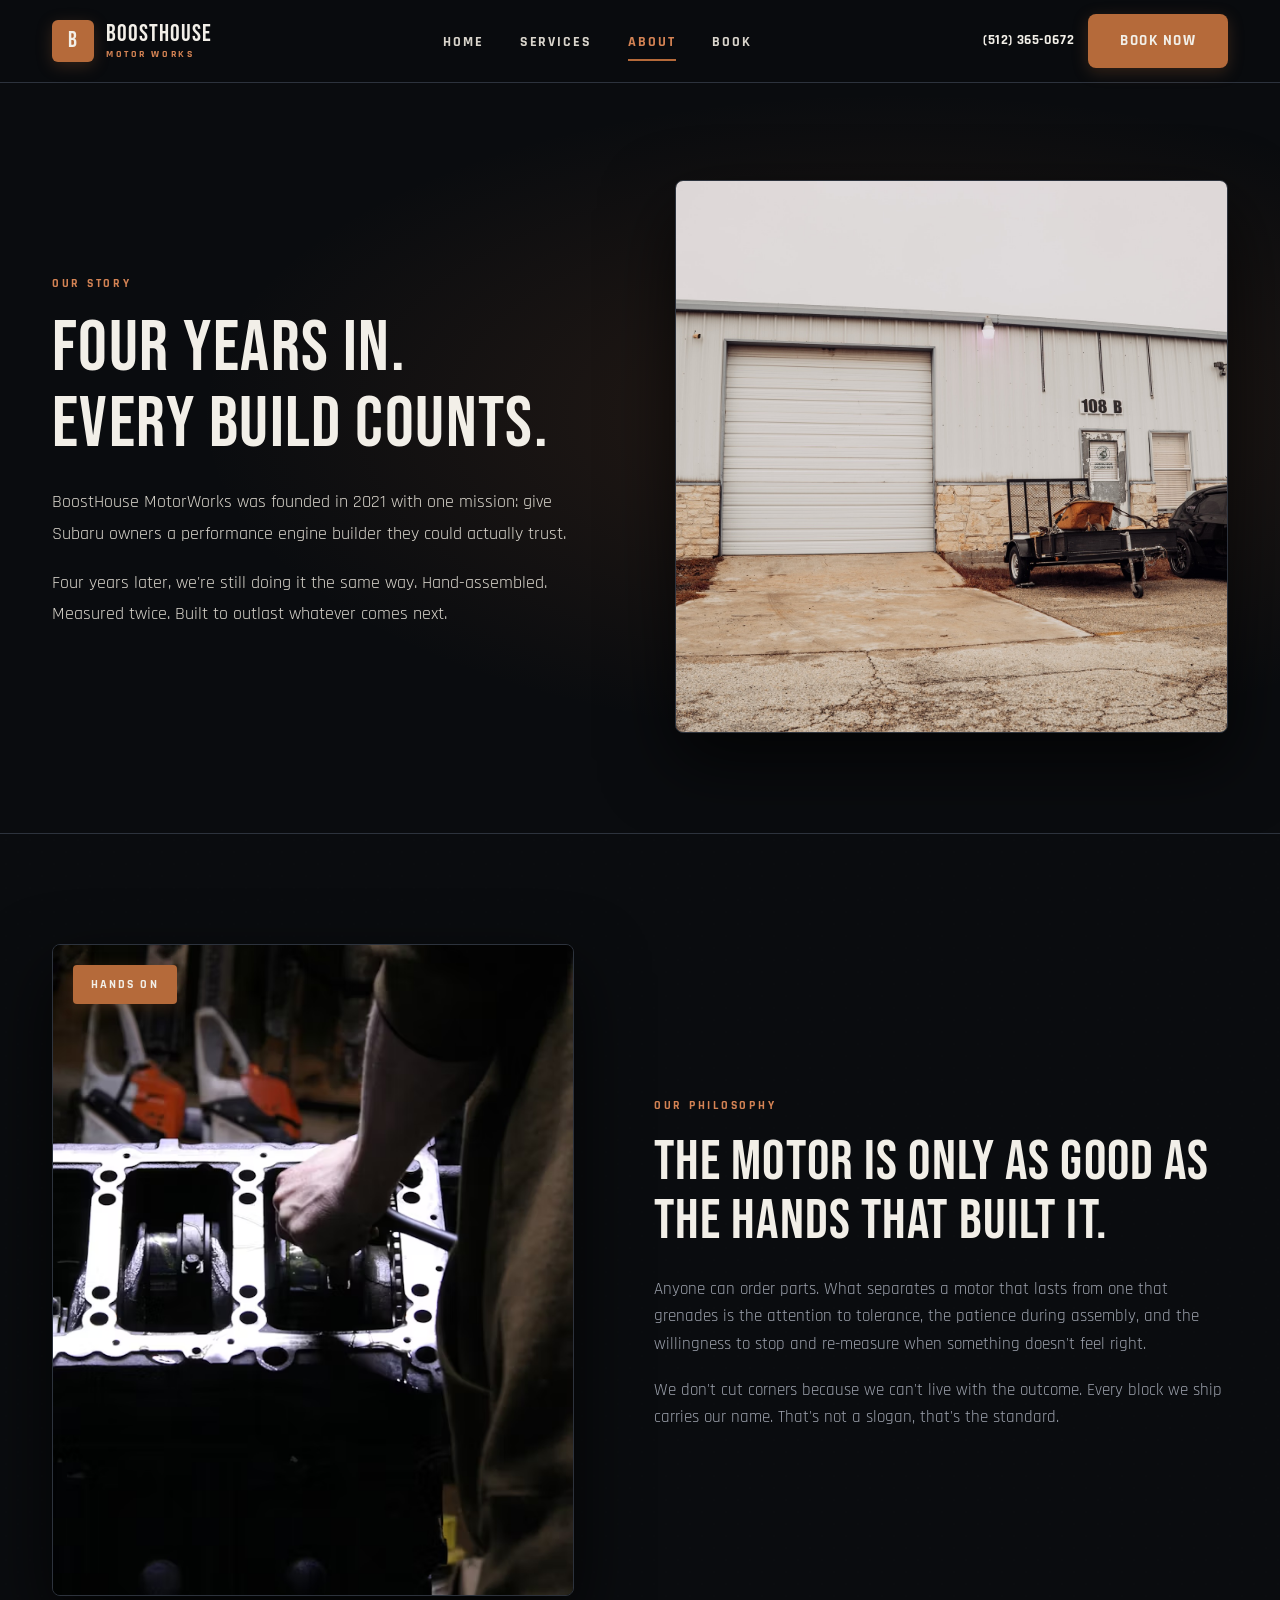
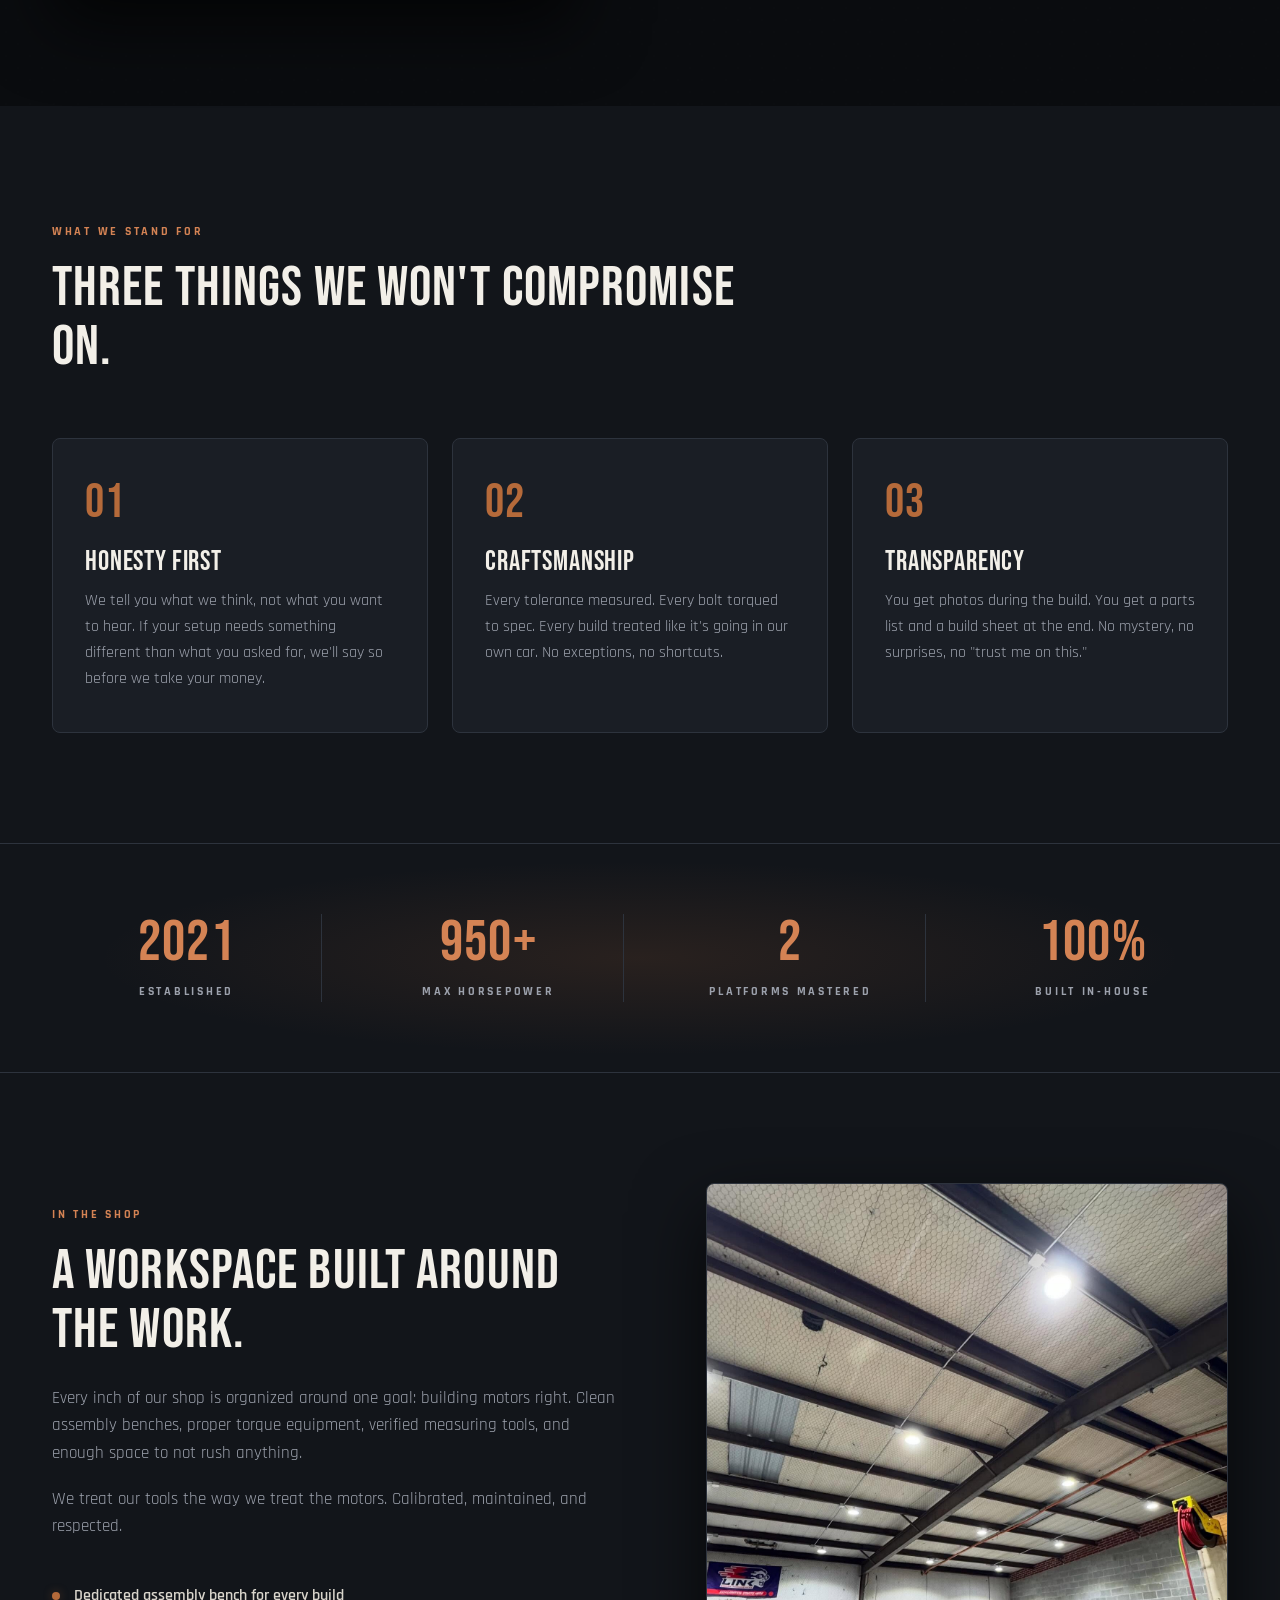
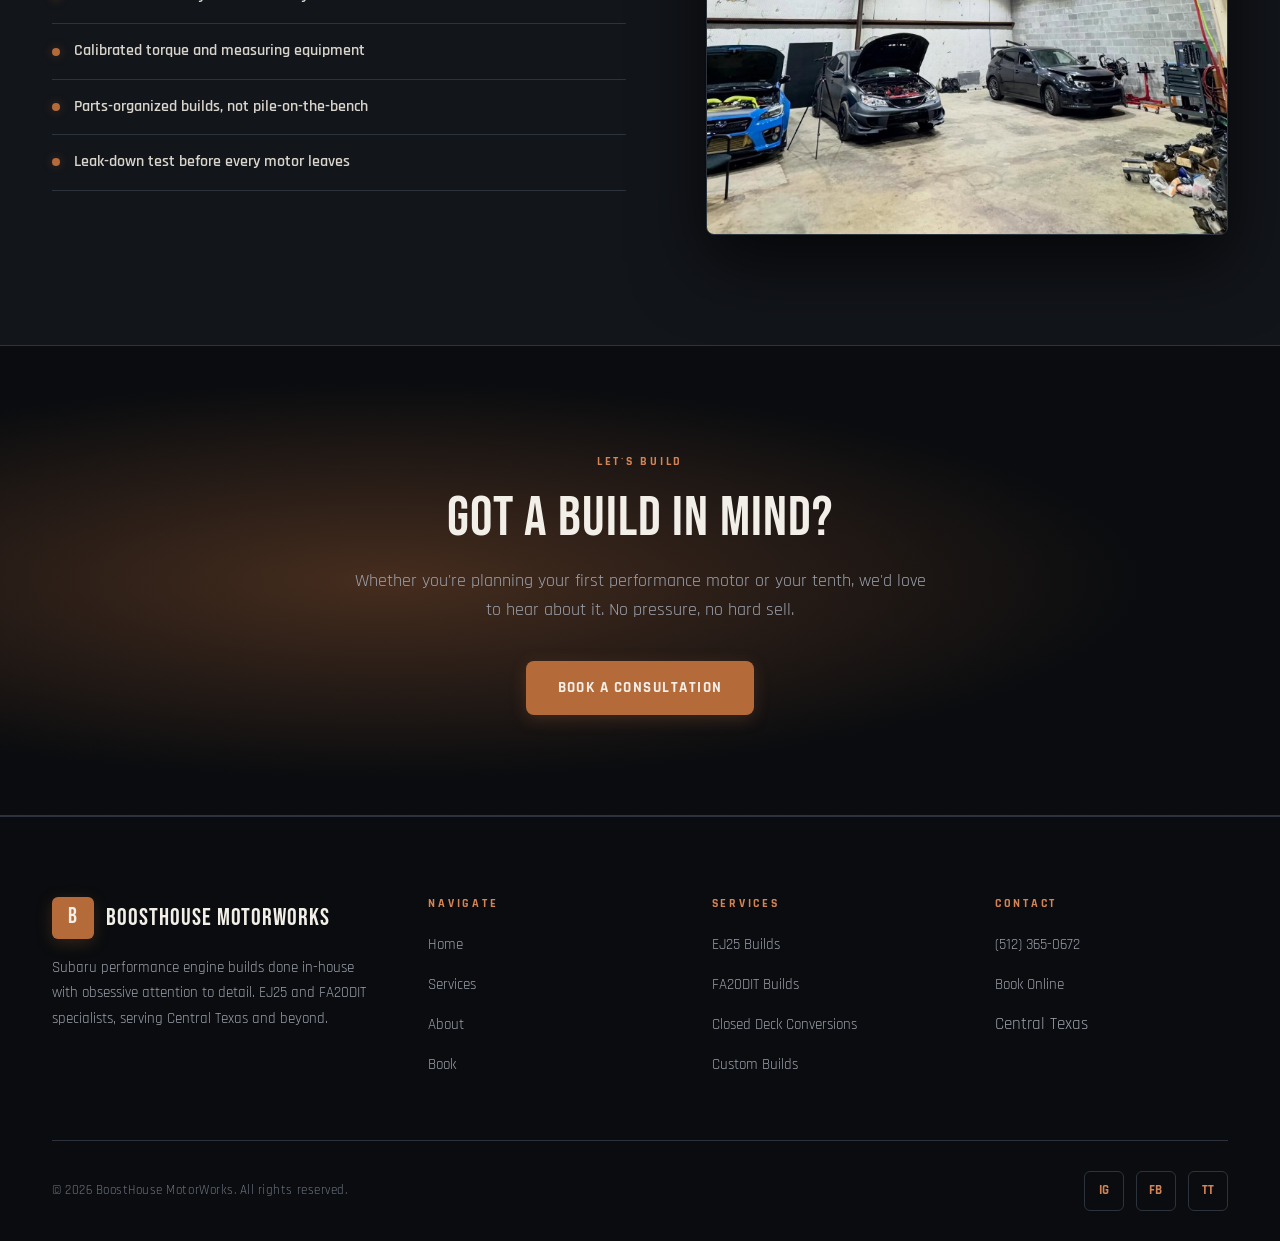
==== about.html @ 3608c5dd "Update about.html" ====
<!DOCTYPE html>
<html lang="en">
<head>
<meta charset="UTF-8" />
<meta name="viewport" content="width=device-width, initial-scale=1.0" />
<title>About | BoostHouse MotorWorks</title>
<meta name="description" content="Founded in 2021, BoostHouse MotorWorks builds Subaru performance engines in Central Texas with a commitment to craftsmanship and honest work." />
<link rel="preconnect" href="https://fonts.googleapis.com" />
<link rel="preconnect" href="https://fonts.gstatic.com" crossorigin />
<link href="https://fonts.googleapis.com/css2?family=Bebas+Neue&family=Rajdhani:wght@400;500;600;700&display=swap" rel="stylesheet" />
<link rel="stylesheet" href="styles.css" />
</head>
<body data-page="about">

<nav class="nav">
  <div class="nav-inner">
    <a href="index.html" class="brand">
      <span class="brand-mark">B</span>
      <span class="brand-name">BoostHouse<small>Motor Works</small></span>
    </a>
    <ul class="nav-links">
      <li><a href="index.html" data-link="home">Home</a></li>
      <li><a href="services.html" data-link="services">Services</a></li>
      <li><a href="about.html" data-link="about">About</a></li>
      <li><a href="book.html" data-link="book">Book</a></li>
    </ul>
    <div class="nav-cta">
      <a href="tel:5123650672" class="nav-phone">(512) 365-0672</a>
      <a href="book.html" class="btn btn-primary">Book Now</a>
      <button class="hamburger" aria-label="Menu"><span></span></button>
    </div>
  </div>
</nav>

<!-- About Hero -->
<header class="about-hero">
  <div class="container">
    <div class="about-hero-grid">
      <div>
        <span class="eyebrow">Our Story</span>
        <h1>Four years in.<br />Every build counts.</h1>
        <p class="lead">BoostHouse MotorWorks was founded in 2021 with one mission: give Subaru owners a performance engine builder they could actually trust.</p>
        <p class="lead">Four years later, we're still doing it the same way. Hand-assembled. Measured twice. Built to outlast whatever comes next.</p>
      </div>
      <div class="about-hero-media">
        <img src="assets/about-hero.jpg" alt="BoostHouse shop" />
      </div>
    </div>
  </div>
</header>

<!-- Philosophy -->
<section class="intro">
  <div class="container">
    <div class="intro-grid">
      <div class="intro-media">
        <img src="assets/about-builder.jpg" alt="Engine assembly work" />
        <span class="intro-badge">Hands On</span>
      </div>
      <div class="intro-content">
        <span class="eyebrow">Our Philosophy</span>
        <h2>The motor is only as good as the hands that built it.</h2>
        <p>Anyone can order parts. What separates a motor that lasts from one that grenades is the attention to tolerance, the patience during assembly, and the willingness to stop and re-measure when something doesn't feel right.</p>
        <p>We don't cut corners because we can't live with the outcome. Every block we ship carries our name. That's not a slogan, that's the standard.</p>
      </div>
    </div>
  </div>
</section>

<!-- Values -->
<section class="services" >
  <div class="container">
    <div class="section-head">
      <span class="eyebrow">What We Stand For</span>
      <h2>Three things we won't compromise on.</h2>
    </div>
    <div class="values-grid">
      <div class="value-card">
        <div class="value-num">01</div>
        <h3>Honesty First</h3>
        <p>We tell you what we think, not what you want to hear. If your setup needs something different than what you asked for, we'll say so before we take your money.</p>
      </div>
      <div class="value-card">
        <div class="value-num">02</div>
        <h3>Craftsmanship</h3>
        <p>Every tolerance measured. Every bolt torqued to spec. Every build treated like it's going in our own car. No exceptions, no shortcuts.</p>
      </div>
      <div class="value-card">
        <div class="value-num">03</div>
        <h3>Transparency</h3>
        <p>You get photos during the build. You get a parts list and a build sheet at the end. No mystery, no surprises, no "trust me on this."</p>
      </div>
    </div>
  </div>
</section>

<!-- Stats -->
<section class="stats-band">
  <div class="stats-grid">
    <div class="stat">
      <div class="stat-num">2021</div>
      <div class="stat-label">Established</div>
    </div>
    <div class="stat">
      <div class="stat-num">950+</div>
      <div class="stat-label">Max Horsepower</div>
    </div>
    <div class="stat">
      <div class="stat-num">2</div>
      <div class="stat-label">Platforms Mastered</div>
    </div>
    <div class="stat">
      <div class="stat-num">100%</div>
      <div class="stat-label">Built In-House</div>
    </div>
  </div>
</section>

<!-- Feature -->
<section class="feature">
  <div class="container">
    <div class="feature-grid">
      <div class="feature-content">
        <span class="eyebrow">In The Shop</span>
        <h2>A workspace built around the work.</h2>
        <p>Every inch of our shop is organized around one goal: building motors right. Clean assembly benches, proper torque equipment, verified measuring tools, and enough space to not rush anything.</p>
        <p>We treat our tools the way we treat the motors. Calibrated, maintained, and respected.</p>
        <ul class="feature-list">
          <li>Dedicated assembly bench for every build</li>
          <li>Calibrated torque and measuring equipment</li>
          <li>Parts-organized builds, not pile-on-the-bench</li>
          <li>Leak-down test before every motor leaves</li>
        </ul>
      </div>
      <div class="feature-media">
        <img src="assets/about-shop.jpg" alt="Inside BoostHouse shop" />
      </div>
    </div>
  </div>
</section>

<!-- CTA -->
<section class="cta-strip">
  <div class="container">
    <span class="eyebrow">Let's Build</span>
    <h2>Got a build in mind?</h2>
    <p>Whether you're planning your first performance motor or your tenth, we'd love to hear about it. No pressure, no hard sell.</p>
    <a href="book.html" class="btn btn-primary">Book a Consultation</a>
  </div>
</section>

<footer class="footer">
  <div class="container">
    <div class="footer-grid">
      <div class="footer-about">
        <div class="footer-brand">
          <span class="brand-mark">B</span>
          BoostHouse MotorWorks
        </div>
        <p>Subaru performance engine builds done in-house with obsessive attention to detail. EJ25 and FA20DIT specialists, serving Central Texas and beyond.</p>
      </div>
      <div class="footer-col">
        <h4>Navigate</h4>
        <ul>
          <li><a href="index.html">Home</a></li>
          <li><a href="services.html">Services</a></li>
          <li><a href="about.html">About</a></li>
          <li><a href="book.html">Book</a></li>
        </ul>
      </div>
      <div class="footer-col">
        <h4>Services</h4>
        <ul>
          <li><a href="services.html">EJ25 Builds</a></li>
          <li><a href="services.html">FA20DIT Builds</a></li>
          <li><a href="services.html">Closed Deck Conversions</a></li>
          <li><a href="services.html">Custom Builds</a></li>
        </ul>
      </div>
      <div class="footer-col">
        <h4>Contact</h4>
        <ul>
          <li><a href="tel:5123650672">(512) 365-0672</a></li>
          <li><a href="book.html">Book Online</a></li>
          <li>Central Texas</li>
        </ul>
      </div>
    </div>
    <div class="footer-bottom">
      <p>© 2026 BoostHouse MotorWorks. All rights reserved.</p>
      <div class="footer-social">
        <a href="#" aria-label="Instagram">IG</a>
        <a href="#" aria-label="Facebook">FB</a>
        <a href="#" aria-label="TikTok">TT</a>
      </div>
    </div>
  </div>
</footer>

<script src="script.js"></script>
</body>
</html>
---- styles.css ----
/* ===============================
   BOOST HOUSE MOTORWORKS
   Custom build by OTM Web Design
   Full Dark Mode · Carbon + Copper
   =============================== */

/* --- Design Tokens --- */
:root {
  /* Dark backgrounds (layered for depth) */
  --carbon-black: #0a0c0f;
  --carbon: #12151a;
  --carbon-soft: #1a1e25;
  --carbon-lift: #222730;
  --carbon-line: #2d333d;

  /* Copper accent */
  --copper: #b56a3a;
  --copper-bright: #d48354;
  --copper-deep: #8a4d26;
  --copper-glow: rgba(181, 106, 58, 0.35);

  /* Text */
  --text-bright: #f2efe8;
  --text: #d9d5cc;
  --text-muted: #9ca1ac;
  --text-soft: #6d7482;

  /* Shadows */
  --shadow-soft: 0 8px 28px rgba(0, 0, 0, 0.35);
  --shadow-lift: 0 18px 50px rgba(0, 0, 0, 0.55);
  --shadow-deep: 0 28px 70px rgba(0, 0, 0, 0.7);
  --shadow-copper: 0 4px 16px rgba(181, 106, 58, 0.25);

  /* Texture */
  --carbon-texture:
    radial-gradient(circle at 25% 25%, rgba(255, 255, 255, 0.012) 1px, transparent 1.5px),
    radial-gradient(circle at 75% 75%, rgba(255, 255, 255, 0.012) 1px, transparent 1.5px);

  /* Type */
  --font-display: 'Bebas Neue', 'Oswald', Impact, sans-serif;
  --font-body: 'Rajdhani', 'Inter', system-ui, sans-serif;

  /* Layout */
  --container: 1240px;
  --radius: 8px;
}

/* --- Reset --- */
*, *::before, *::after { box-sizing: border-box; margin: 0; padding: 0; }
html { scroll-behavior: smooth; }
body {
  font-family: var(--font-body);
  font-size: 17px;
  line-height: 1.65;
  color: var(--text);
  background: var(--carbon-black);
  -webkit-font-smoothing: antialiased;
  overflow-x: hidden;
  font-weight: 400;
}
img { max-width: 100%; display: block; }
a { color: inherit; text-decoration: none; }
button { font: inherit; cursor: pointer; border: none; background: none; color: inherit; }

/* --- Typography --- */
h1, h2, h3, h4 {
  font-family: var(--font-display);
  color: var(--text-bright);
  font-weight: 400;
  line-height: 1.05;
  letter-spacing: 0.01em;
  text-transform: uppercase;
}
h1 { font-size: clamp(2.8rem, 6vw, 4.5rem); letter-spacing: 0.02em; }
h2 { font-size: clamp(2.2rem, 4.5vw, 3.5rem); letter-spacing: 0.02em; }
h3 { font-size: clamp(1.4rem, 2.2vw, 1.85rem); letter-spacing: 0.03em; }
h4 { font-size: 1.2rem; letter-spacing: 0.04em; }

.eyebrow {
  font-family: var(--font-body);
  font-size: 0.78rem;
  font-weight: 700;
  text-transform: uppercase;
  letter-spacing: 0.22em;
  color: var(--copper-bright);
  display: inline-block;
  margin-bottom: 18px;
}
p { color: var(--text); }

/* --- Layout Helpers --- */
.container { max-width: var(--container); margin: 0 auto; padding: 0 32px; }
section { padding: 110px 0; }
.section-head { max-width: 740px; margin-bottom: 60px; }
.section-head--center { margin-left: auto; margin-right: auto; text-align: center; }
.lead { font-size: 1.15rem; color: var(--text-muted); margin-top: 18px; line-height: 1.7; }

/* --- Buttons --- */
.btn {
  display: inline-flex;
  align-items: center;
  justify-content: center;
  gap: 10px;
  padding: 15px 32px;
  font-family: var(--font-body);
  font-weight: 700;
  font-size: 0.92rem;
  letter-spacing: 0.1em;
  text-transform: uppercase;
  border-radius: var(--radius);
  transition: all 0.25s ease;
  white-space: nowrap;
}
.btn-primary { background: var(--copper); color: var(--text-bright); box-shadow: var(--shadow-copper); }
.btn-primary:hover { background: var(--copper-bright); transform: translateY(-2px); box-shadow: 0 8px 24px rgba(181, 106, 58, 0.45); }
.btn-dark { background: var(--carbon-lift); color: var(--text-bright); border: 1px solid var(--carbon-line); }
.btn-dark:hover { background: var(--carbon-soft); border-color: var(--copper); transform: translateY(-2px); }
.btn-outline { border: 1.5px solid var(--copper); color: var(--copper-bright); background: transparent; }
.btn-outline:hover { background: var(--copper); color: var(--text-bright); transform: translateY(-2px); }
.btn-ghost { color: var(--text-bright); padding: 10px 16px; }
.btn-ghost:hover { color: var(--copper-bright); }

/* --- Navigation --- */
.nav {
  position: fixed; top: 0; left: 0; right: 0; z-index: 100;
  background: rgba(10, 12, 15, 0.85);
  backdrop-filter: blur(16px);
  -webkit-backdrop-filter: blur(16px);
  border-bottom: 1px solid var(--carbon-line);
  transition: background 0.3s ease;
}
.nav-inner {
  max-width: var(--container); margin: 0 auto; padding: 14px 32px;
  display: flex; align-items: center; justify-content: space-between; gap: 24px;
}
.brand {
  display: flex; align-items: center; gap: 12px;
  font-family: var(--font-display); font-size: 1.5rem; font-weight: 400;
  color: var(--text-bright); letter-spacing: 0.04em; text-transform: uppercase;
}
.brand-mark {
  width: 42px; height: 42px; border-radius: 6px;
  background: var(--copper); color: var(--text-bright);
  display: flex; align-items: center; justify-content: center;
  font-family: var(--font-display); font-weight: 400; font-size: 1.4rem;
  box-shadow: var(--shadow-copper);
}
.brand-name { display: flex; flex-direction: column; line-height: 1; }
.brand-name small {
  font-family: var(--font-body); font-size: 0.62rem; font-weight: 700;
  color: var(--copper-bright); letter-spacing: 0.26em;
  text-transform: uppercase; margin-top: 4px;
}
.nav-links { display: flex; align-items: center; gap: 36px; list-style: none; }
.nav-links a {
  font-family: var(--font-body); font-size: 0.88rem; font-weight: 700;
  color: var(--text); letter-spacing: 0.14em; text-transform: uppercase;
  position: relative; padding: 6px 0; transition: color 0.2s ease;
}
.nav-links a:hover, .nav-links a.is-active { color: var(--copper-bright); }
.nav-links a.is-active::after {
  content: ''; position: absolute; left: 0; right: 0; bottom: -4px;
  height: 2px; background: var(--copper);
}
.nav-cta { display: flex; align-items: center; gap: 14px; }
.nav-phone {
  display: flex; align-items: center; gap: 8px;
  font-family: var(--font-body); font-weight: 700;
  color: var(--text-bright); font-size: 0.9rem; letter-spacing: 0.04em;
}
.nav-phone:hover { color: var(--copper-bright); }

.hamburger { display: none; width: 42px; height: 42px; align-items: center; justify-content: center; }
.hamburger span { display: block; width: 24px; height: 2px; background: var(--text-bright); position: relative; transition: all 0.3s ease; }
.hamburger span::before, .hamburger span::after { content: ''; position: absolute; left: 0; width: 100%; height: 2px; background: var(--text-bright); transition: all 0.3s ease; }
.hamburger span::before { top: -7px; }
.hamburger span::after { top: 7px; }
.hamburger.is-open span { background: transparent; }
.hamburger.is-open span::before { top: 0; transform: rotate(45deg); }
.hamburger.is-open span::after { top: 0; transform: rotate(-45deg); }

/* --- Hero --- */
.hero {
  position: relative; min-height: 94vh; display: flex; align-items: center;
  padding: 160px 0 80px; overflow: hidden; background: var(--carbon-black);
}
.hero-bg { position: absolute; inset: 0; background-image: url('assets/hero-main.jpg'); background-size: cover; background-position: center; z-index: 0; }
.hero-overlay {
  position: absolute; inset: 0;
  background:
    linear-gradient(120deg, rgba(10, 12, 15, 0.92) 0%, rgba(10, 12, 15, 0.6) 55%, rgba(10, 12, 15, 0.5) 100%),
    linear-gradient(180deg, rgba(10, 12, 15, 0.3) 0%, rgba(10, 12, 15, 0.92) 100%);
  z-index: 1;
}
.hero-inner { position: relative; z-index: 2; max-width: 820px; }
.hero h1 { color: var(--text-bright); margin-bottom: 24px; }
.hero h1 em { font-style: normal; color: var(--copper-bright); }
.hero-sub {
  font-family: var(--font-body); font-size: 1.2rem; color: var(--text);
  line-height: 1.65; max-width: 620px; margin-bottom: 40px; font-weight: 400;
}
.hero-actions { display: flex; gap: 14px; flex-wrap: wrap; }
.hero-stats { position: absolute; bottom: 60px; right: 32px; z-index: 2; display: flex; gap: 48px; }
.hero-stats div { text-align: right; }
.hero-stats strong {
  display: block; font-family: var(--font-display); font-size: 2.6rem;
  font-weight: 400; color: var(--copper-bright); line-height: 1; letter-spacing: 0.02em;
}
.hero-stats span {
  font-family: var(--font-body); font-size: 0.72rem; text-transform: uppercase;
  letter-spacing: 0.22em; font-weight: 700; color: var(--text-muted);
  margin-top: 4px; display: inline-block;
}

/* --- Marquee --- */
.marquee {
  background: var(--carbon); color: var(--text-bright); padding: 22px 0;
  overflow: hidden; border-top: 1px solid var(--carbon-line); border-bottom: 1px solid var(--carbon-line);
}
.marquee-track { display: flex; gap: 48px; animation: marquee 40s linear infinite; width: max-content; }
.marquee:hover .marquee-track { animation-play-state: paused; }
.marquee-item {
  display: flex; align-items: center; gap: 48px;
  font-family: var(--font-display); font-size: 1.25rem; font-weight: 400;
  letter-spacing: 0.08em; text-transform: uppercase; white-space: nowrap; color: var(--text-bright);
}
.marquee-item::after { content: ''; width: 7px; height: 7px; border-radius: 50%; background: var(--copper); flex-shrink: 0; }
@keyframes marquee { from { transform: translateX(0); } to { transform: translateX(-50%); } }
@media (prefers-reduced-motion: reduce) { .marquee-track { animation: none; } }

/* --- Intro Grid --- */
.intro { background: var(--carbon-black); position: relative; }
.intro::before {
  content: ''; position: absolute; inset: 0;
  background: var(--carbon-texture); background-size: 24px 24px;
  opacity: 0.5; pointer-events: none;
}
.intro .container { position: relative; z-index: 1; }
.intro-grid { display: grid; grid-template-columns: 1fr 1.1fr; gap: 80px; align-items: center; }
.intro-media {
  position: relative; aspect-ratio: 4 / 5; border-radius: var(--radius);
  overflow: hidden; box-shadow: var(--shadow-deep); border: 1px solid var(--carbon-line);
}
.intro-media img { width: 100%; height: 100%; object-fit: cover; }
.intro-badge {
  position: absolute; top: 20px; left: 20px;
  background: var(--copper); color: var(--text-bright); padding: 10px 18px; border-radius: 4px;
  font-family: var(--font-body); font-size: 0.72rem; font-weight: 700;
  letter-spacing: 0.18em; text-transform: uppercase; box-shadow: var(--shadow-copper);
}
.intro-content h2 { margin-bottom: 24px; }
.intro-content p { color: var(--text-muted); margin-bottom: 18px; font-size: 1.05rem; }

/* --- Services Grid --- */
.services { background: var(--carbon); position: relative; }
.services-grid { display: grid; grid-template-columns: repeat(3, 1fr); gap: 24px; }
.service-card {
  background: var(--carbon-soft); border: 1px solid var(--carbon-line);
  border-radius: var(--radius); padding: 36px 32px; transition: all 0.3s ease;
  box-shadow: var(--shadow-soft); display: flex; flex-direction: column;
  position: relative; overflow: hidden;
}
.service-card::before {
  content: ''; position: absolute; top: 0; left: 0; right: 0; height: 2px;
  background: var(--copper); transform: scaleX(0); transform-origin: left; transition: transform 0.35s ease;
}
.service-card:hover {
  transform: translateY(-4px); background: var(--carbon-lift);
  border-color: var(--copper); box-shadow: var(--shadow-lift);
}
.service-card:hover::before { transform: scaleX(1); }
.service-icon {
  width: 52px; height: 52px; background: var(--copper); color: var(--text-bright);
  border-radius: 6px; display: flex; align-items: center; justify-content: center;
  margin-bottom: 22px; font-size: 1.3rem; box-shadow: var(--shadow-copper);
}
.service-card h3 { margin-bottom: 12px; color: var(--text-bright); }
.service-card p { color: var(--text-muted); font-size: 0.98rem; margin-bottom: 20px; flex-grow: 1; }
.service-card .card-footer {
  font-family: var(--font-body); font-size: 0.78rem; font-weight: 700;
  color: var(--copper-bright); text-transform: uppercase; letter-spacing: 0.18em;
}

/* --- Pricing Packages --- */
.packages { background: var(--carbon-black); position: relative; }
.packages::before {
  content: ''; position: absolute; inset: 0;
  background: var(--carbon-texture); background-size: 32px 32px;
  opacity: 0.3; pointer-events: none;
}
.packages .container { position: relative; z-index: 1; }
.package-group { margin-bottom: 80px; }
.package-group:last-child { margin-bottom: 0; }
.package-header {
  display: flex; justify-content: space-between; align-items: flex-end;
  flex-wrap: wrap; gap: 24px; margin-bottom: 40px; padding-bottom: 24px;
  border-bottom: 1px solid var(--carbon-line);
}
.package-header h2 { margin-bottom: 8px; }
.package-header p { color: var(--text-muted); font-size: 1.05rem; max-width: 520px; }
.package-grid { display: grid; grid-template-columns: repeat(auto-fit, minmax(260px, 1fr)); gap: 20px; }
.package-grid.tight-3 { grid-template-columns: repeat(3, 1fr); }
.package-card {
  background: var(--carbon-soft); border: 1px solid var(--carbon-line);
  border-radius: var(--radius); padding: 32px 28px; display: flex; flex-direction: column;
  transition: all 0.3s ease; position: relative; box-shadow: var(--shadow-soft);
}
.package-card:hover {
  transform: translateY(-4px); background: var(--carbon-lift);
  border-color: var(--copper); box-shadow: var(--shadow-lift);
}
.package-card.featured {
  background: linear-gradient(135deg, var(--carbon-lift) 0%, var(--carbon-soft) 100%);
  border-color: var(--copper); box-shadow: 0 8px 30px rgba(181, 106, 58, 0.2);
}
.package-card.featured .package-cta { background: var(--copper); color: var(--text-bright); border-color: var(--copper); }
.package-card.featured .package-cta:hover { background: var(--copper-bright); border-color: var(--copper-bright); }
.package-card .featured-tag { display: none; }
.package-card.featured .featured-tag {
  display: inline-block; position: absolute; top: -12px; left: 24px;
  background: var(--copper); color: var(--text-bright); padding: 6px 14px;
  font-family: var(--font-body); font-size: 0.68rem; font-weight: 700;
  letter-spacing: 0.2em; text-transform: uppercase; border-radius: 4px;
  box-shadow: var(--shadow-copper);
}
.package-card h3 { margin-bottom: 14px; color: var(--text-bright); }
.package-card p { color: var(--text-muted); font-size: 0.92rem; line-height: 1.6; margin-bottom: 24px; flex-grow: 1; }
.package-price {
  font-family: var(--font-display); font-size: 2.6rem; font-weight: 400;
  color: var(--copper-bright); line-height: 1; margin-bottom: 8px; letter-spacing: 0.02em;
}
.package-price small { font-size: 1rem; color: var(--text-soft); font-weight: 400; }
.package-hp {
  display: inline-block; padding: 5px 14px; border: 1px solid var(--copper);
  border-radius: 20px; font-family: var(--font-body); font-size: 0.75rem; font-weight: 700;
  color: var(--copper-bright); letter-spacing: 0.14em; text-transform: uppercase; margin-bottom: 22px;
}
.package-cta {
  display: block; text-align: center; padding: 13px 16px;
  background: var(--carbon-lift); color: var(--text-bright);
  border: 1px solid var(--carbon-line); border-radius: 6px;
  font-family: var(--font-body); font-weight: 700; font-size: 0.82rem;
  letter-spacing: 0.14em; text-transform: uppercase; transition: all 0.2s ease;
}
.package-cta:hover { background: var(--copper); border-color: var(--copper); transform: translateY(-1px); }

.custom-note {
  text-align: center; margin-top: 40px; padding: 32px;
  background: var(--carbon-soft); border: 1px dashed var(--copper);
  border-radius: var(--radius); color: var(--text-muted); font-size: 1rem;
}
.custom-note strong {
  color: var(--copper-bright); font-family: var(--font-display);
  font-size: 1.25rem; letter-spacing: 0.04em; text-transform: uppercase;
  display: block; margin-bottom: 4px;
}

/* --- Stats Band --- */
.stats-band {
  background: var(--carbon); padding: 70px 0;
  border-top: 1px solid var(--carbon-line); border-bottom: 1px solid var(--carbon-line);
  position: relative; overflow: hidden;
}
.stats-band::before {
  content: ''; position: absolute; inset: 0;
  background: radial-gradient(ellipse at center, var(--copper-glow) 0%, transparent 60%);
  opacity: 0.4; pointer-events: none;
}
.stats-grid {
  display: grid; grid-template-columns: repeat(4, 1fr); gap: 32px;
  max-width: var(--container); margin: 0 auto; padding: 0 32px;
  position: relative; z-index: 1;
}
.stat { text-align: center; padding: 0 20px; border-right: 1px solid var(--carbon-line); }
.stat:last-child { border-right: none; }
.stat-num {
  font-family: var(--font-display); font-size: clamp(2.6rem, 4.5vw, 3.6rem);
  font-weight: 400; color: var(--copper-bright); line-height: 1;
  margin-bottom: 10px; letter-spacing: 0.02em;
}
.stat-label {
  font-family: var(--font-body); font-size: 0.78rem; text-transform: uppercase;
  letter-spacing: 0.22em; font-weight: 700; color: var(--text-muted);
}

/* --- Gallery --- */
.gallery { background: var(--carbon-black); }
.gallery-grid { display: grid; grid-template-columns: repeat(3, 1fr); gap: 16px; }
.gallery-item {
  position: relative; aspect-ratio: 4 / 3; border-radius: var(--radius);
  overflow: hidden; box-shadow: var(--shadow-soft); cursor: pointer;
  transition: all 0.3s ease; border: 1px solid var(--carbon-line);
}
.gallery-item:hover { transform: translateY(-4px); box-shadow: var(--shadow-lift); border-color: var(--copper); }
.gallery-item img { width: 100%; height: 100%; object-fit: cover; transition: transform 0.5s ease; filter: brightness(0.95); }
.gallery-item:hover img { transform: scale(1.06); filter: brightness(1.05); }

/* --- Feature Section --- */
.feature { background: var(--carbon); overflow: hidden; position: relative; }
.feature-grid { display: grid; grid-template-columns: 1.1fr 1fr; gap: 80px; align-items: center; }
.feature-content h2 { margin-bottom: 24px; }
.feature-content p { color: var(--text-muted); margin-bottom: 18px; font-size: 1.05rem; }
.feature-list { list-style: none; margin: 28px 0; }
.feature-list li {
  padding: 14px 0; border-bottom: 1px solid var(--carbon-line);
  display: flex; align-items: center; gap: 14px;
  color: var(--text); font-weight: 600; font-size: 1rem;
}
.feature-list li::before {
  content: ''; width: 8px; height: 8px; background: var(--copper);
  border-radius: 50%; flex-shrink: 0; box-shadow: 0 0 10px var(--copper-glow);
}
.feature-media {
  position: relative; aspect-ratio: 4 / 5; border-radius: var(--radius);
  overflow: hidden; box-shadow: var(--shadow-deep); border: 1px solid var(--carbon-line);
}
.feature-media img { width: 100%; height: 100%; object-fit: cover; }

/* --- CTA Strip --- */
.cta-strip {
  background: var(--carbon-black); color: var(--text-bright);
  padding: 100px 0; text-align: center; position: relative; overflow: hidden;
  border-top: 1px solid var(--carbon-line); border-bottom: 1px solid var(--carbon-line);
}
.cta-strip::before {
  content: ''; position: absolute; inset: 0;
  background: radial-gradient(ellipse at 30% 50%, var(--copper-glow), transparent 60%);
  pointer-events: none;
}
.cta-strip::after {
  content: ''; position: absolute; inset: 0;
  background: var(--carbon-texture); background-size: 28px 28px;
  opacity: 0.4; pointer-events: none;
}
.cta-strip .container { position: relative; z-index: 1; }
.cta-strip h2 { margin-bottom: 18px; max-width: 760px; margin-left: auto; margin-right: auto; }
.cta-strip p { color: var(--text-muted); max-width: 580px; margin: 0 auto 36px; font-size: 1.1rem; }

/* --- Booking Page --- */
.booking-wrap { padding-top: 130px; padding-bottom: 110px; background: var(--carbon-black); min-height: 80vh; }
.booking-grid { display: grid; grid-template-columns: 1.4fr 1fr; gap: 48px; align-items: start; }
.booking-main h1 { margin-bottom: 16px; }
.booking-main .lead { margin-bottom: 36px; }
.booking-widget {
  background: var(--carbon-soft); border: 1px solid var(--carbon-line);
  border-radius: var(--radius); overflow: hidden; box-shadow: var(--shadow-soft);
  min-height: 700px; padding: 40px;
}
.booking-fallback { text-align: center; padding: 60px 20px; color: var(--text-muted); }
.booking-fallback h3 { margin-bottom: 12px; color: var(--text-bright); }
.booking-fallback .btn { margin-top: 24px; }

.info-panel {
  background: var(--carbon-soft); color: var(--text-bright);
  border: 1px solid var(--carbon-line); border-radius: var(--radius);
  padding: 40px 36px; position: sticky; top: 100px;
}
.info-panel h3 { color: var(--text-bright); margin-bottom: 24px; }
.info-item { padding: 18px 0; border-bottom: 1px solid var(--carbon-line); }
.info-item:last-of-type { border-bottom: none; }
.info-item .label {
  font-family: var(--font-body); font-size: 0.72rem; text-transform: uppercase;
  letter-spacing: 0.2em; color: var(--copper-bright); font-weight: 700;
  margin-bottom: 8px; display: block;
}
.info-item .value { color: var(--text); font-size: 1rem; line-height: 1.55; }
.info-item .value a { color: var(--text-bright); border-bottom: 1px dotted var(--text-soft); }
.info-item .value a:hover { color: var(--copper-bright); border-color: var(--copper-bright); }

/* --- Contact Form --- */
.contact-form {
  background: var(--carbon-soft); border: 1px solid var(--carbon-line);
  border-radius: var(--radius); padding: 40px; box-shadow: var(--shadow-soft);
}
.form-row { margin-bottom: 20px; }
.form-row label {
  display: block; font-family: var(--font-body); font-size: 0.78rem;
  font-weight: 700; color: var(--copper-bright); margin-bottom: 8px;
  letter-spacing: 0.14em; text-transform: uppercase;
}
.form-row input, .form-row select, .form-row textarea {
  width: 100%; padding: 13px 16px; border: 1px solid var(--carbon-line);
  border-radius: 6px; font: inherit; background: var(--carbon);
  color: var(--text-bright); transition: border-color 0.2s ease, background 0.2s ease;
}
.form-row input::placeholder, .form-row textarea::placeholder { color: var(--text-soft); }
.form-row input:focus, .form-row select:focus, .form-row textarea:focus {
  outline: none; border-color: var(--copper); background: var(--carbon-black);
  box-shadow: 0 0 0 3px rgba(181, 106, 58, 0.15);
}
.form-row textarea { resize: vertical; min-height: 140px; }
.form-grid-2 { display: grid; grid-template-columns: 1fr 1fr; gap: 16px; }

/* --- Hours Table --- */
.hours-table { width: 100%; border-collapse: collapse; }
.hours-table td { padding: 11px 0; border-bottom: 1px solid var(--carbon-line); font-size: 0.95rem; }
.hours-table tr:last-child td { border-bottom: none; }
.hours-table td:first-child {
  font-family: var(--font-body); font-weight: 700; color: var(--copper-bright);
  letter-spacing: 0.14em; text-transform: uppercase; font-size: 0.85rem;
}
.hours-table td:last-child { text-align: right; color: var(--text); }
.hours-table .closed { color: var(--text-soft); }

/* --- About Page --- */
.about-hero {
  padding: 180px 0 100px; background: var(--carbon-black);
  border-bottom: 1px solid var(--carbon-line); position: relative; overflow: hidden;
}
.about-hero::before {
  content: ''; position: absolute; inset: 0;
  background: radial-gradient(ellipse at 70% 50%, var(--copper-glow), transparent 55%);
  opacity: 0.5; pointer-events: none;
}
.about-hero .container { position: relative; z-index: 1; }
.about-hero-grid { display: grid; grid-template-columns: 1fr 1fr; gap: 70px; align-items: center; }
.about-hero h1 { margin-bottom: 24px; }
.about-hero .lead { margin-bottom: 16px; color: var(--text); }
.about-hero-media {
  aspect-ratio: 1; border-radius: var(--radius); overflow: hidden;
  box-shadow: var(--shadow-deep); border: 1px solid var(--carbon-line);
}
.about-hero-media img { width: 100%; height: 100%; object-fit: cover; }

.values-grid { display: grid; grid-template-columns: repeat(3, 1fr); gap: 24px; margin-top: 60px; }
.value-card {
  background: var(--carbon-soft); border: 1px solid var(--carbon-line);
  border-radius: var(--radius); padding: 40px 32px; transition: all 0.3s ease;
}
.value-card:hover {
  transform: translateY(-4px); background: var(--carbon-lift);
  box-shadow: var(--shadow-lift); border-color: var(--copper);
}
.value-num {
  font-family: var(--font-display); font-size: 3rem; font-weight: 400;
  color: var(--copper); line-height: 1; margin-bottom: 20px; letter-spacing: 0.02em;
}
.value-card h3 { margin-bottom: 12px; color: var(--text-bright); }
.value-card p { color: var(--text-muted); font-size: 0.98rem; line-height: 1.65; }

/* --- Services Page Hero --- */
.services-hero {
  padding: 200px 0 120px; background: var(--carbon-black);
  text-align: center; border-bottom: 1px solid var(--carbon-line);
  position: relative; overflow: hidden;
}
.services-hero-bg {
  position: absolute; inset: 0;
  background-image: url('assets/services-hero.jpg');
  background-size: cover; background-position: center;
  opacity: 0.4; z-index: 0;
}
.services-hero::after {
  content: ''; position: absolute; inset: 0;
  background: linear-gradient(180deg, rgba(10, 12, 15, 0.7) 0%, var(--carbon-black) 100%);
  z-index: 1; pointer-events: none;
}
.services-hero .container { position: relative; z-index: 2; }
.services-hero h1 { margin-bottom: 20px; color: var(--text-bright); }
.services-hero .lead { max-width: 700px; margin: 0 auto; }

.process { background: var(--carbon); }
.process-grid {
  display: grid; grid-template-columns: repeat(4, 1fr); gap: 24px;
  counter-reset: step; margin-top: 20px;
}
.process-step {
  position: relative; padding: 40px 28px 32px;
  background: var(--carbon-soft); border: 1px solid var(--carbon-line);
  border-radius: var(--radius); transition: all 0.3s ease;
}
.process-step:hover {
  transform: translateY(-4px); background: var(--carbon-lift);
  box-shadow: var(--shadow-lift); border-color: var(--copper);
}
.process-step::before {
  counter-increment: step; content: counter(step, decimal-leading-zero);
  position: absolute; top: -20px; left: 24px;
  background: var(--copper); color: var(--text-bright);
  width: 48px; height: 48px; border-radius: 6px;
  display: flex; align-items: center; justify-content: center;
  font-family: var(--font-display); font-weight: 400; font-size: 1.1rem;
  letter-spacing: 0.04em; box-shadow: var(--shadow-copper);
}
.process-step h3 { margin: 16px 0 10px; color: var(--text-bright); }
.process-step p { color: var(--text-muted); font-size: 0.94rem; line-height: 1.6; }

/* --- Footer --- */
.footer {
  background: var(--carbon-black); color: var(--text-muted);
  padding: 80px 0 30px; border-top: 1px solid var(--carbon-line);
}
.footer-grid { display: grid; grid-template-columns: 1.4fr 1fr 1fr 1fr; gap: 50px; margin-bottom: 50px; }
.footer-brand {
  display: flex; align-items: center; gap: 12px; color: var(--text-bright);
  font-family: var(--font-display); font-size: 1.5rem; font-weight: 400;
  margin-bottom: 16px; letter-spacing: 0.04em; text-transform: uppercase;
}
.footer-col h4 {
  color: var(--copper-bright); font-family: var(--font-body); font-size: 0.78rem;
  font-weight: 700; text-transform: uppercase; letter-spacing: 0.22em; margin-bottom: 20px;
}
.footer-col ul { list-style: none; }
.footer-col li { margin-bottom: 12px; }
.footer-col a { color: var(--text-muted); font-size: 0.94rem; transition: color 0.2s ease; }
.footer-col a:hover { color: var(--copper-bright); }
.footer-about p { color: var(--text-muted); font-size: 0.94rem; line-height: 1.7; margin-bottom: 20px; }
.footer-bottom {
  display: flex; justify-content: space-between; align-items: center;
  padding-top: 30px; border-top: 1px solid var(--carbon-line);
  flex-wrap: wrap; gap: 20px;
}
.footer-bottom p { font-size: 0.82rem; color: var(--text-soft); letter-spacing: 0.04em; }
.footer-social { display: flex; gap: 12px; }
.footer-social a {
  width: 40px; height: 40px; border: 1px solid var(--carbon-line);
  border-radius: 6px; display: flex; align-items: center; justify-content: center;
  color: var(--copper-bright); font-family: var(--font-body);
  font-weight: 700; font-size: 0.82rem; letter-spacing: 0.02em; transition: all 0.2s ease;
}
.footer-social a:hover {
  background: var(--copper); color: var(--text-bright);
  border-color: var(--copper); transform: translateY(-2px);
}

/* --- Thank You --- */
.thankyou {
  min-height: 90vh; display: flex; align-items: center; justify-content: center;
  text-align: center; padding: 180px 0 110px; background: var(--carbon-black);
  position: relative; overflow: hidden;
}
.thankyou::before {
  content: ''; position: absolute; inset: 0;
  background: radial-gradient(ellipse at center, var(--copper-glow), transparent 60%);
  opacity: 0.4; pointer-events: none;
}
.thankyou .container { position: relative; z-index: 1; }
.thankyou-inner { max-width: 640px; margin: 0 auto; }
.thankyou-check {
  width: 88px; height: 88px; border-radius: 50%;
  background: var(--copper); color: var(--text-bright);
  display: flex; align-items: center; justify-content: center;
  font-size: 2.2rem; margin: 0 auto 32px;
  box-shadow: 0 14px 40px var(--copper-glow);
}
.thankyou h1 { margin-bottom: 20px; }
.thankyou p { color: var(--text-muted); font-size: 1.1rem; margin-bottom: 36px; }

/* --- Responsive --- */
@media (max-width: 1100px) {
  .intro-grid, .feature-grid, .about-hero-grid { grid-template-columns: 1fr; gap: 50px; }
  .services-grid, .package-grid.tight-3 { grid-template-columns: repeat(2, 1fr); }
  .values-grid { grid-template-columns: repeat(2, 1fr); }
  .process-grid { grid-template-columns: repeat(2, 1fr); }
  .gallery-grid { grid-template-columns: repeat(2, 1fr); }
  .booking-grid { grid-template-columns: 1fr; gap: 40px; }
  .info-panel { position: static; }
}
@media (max-width: 900px) {
  section { padding: 70px 0; }
  .container { padding: 0 24px; }
  .nav-links { display: none; }
  .nav-phone { display: none; }
  .hamburger { display: flex; }
  .nav-links.is-open {
    display: flex; position: fixed; top: 72px; left: 0; right: 0;
    flex-direction: column; background: var(--carbon);
    padding: 30px 32px; gap: 20px;
    box-shadow: 0 20px 50px rgba(0, 0, 0, 0.7);
    border-bottom: 1px solid var(--carbon-line);
  }
  .nav-links.is-open a { font-size: 1rem; padding: 10px 0; }
  .hero { min-height: auto; padding: 140px 0 80px; }
  .hero-stats { display: none; }
  .stats-grid { grid-template-columns: repeat(2, 1fr); gap: 40px 20px; }
  .stat:nth-child(2) { border-right: none; }
  .stats-grid .stat { padding: 20px 10px; border-bottom: 1px solid var(--carbon-line); }
  .stats-grid .stat:nth-child(3), .stats-grid .stat:nth-child(4) { border-bottom: none; }
  .package-header { flex-direction: column; align-items: flex-start; }
  .footer-grid { grid-template-columns: 1fr 1fr; gap: 40px; }
  .footer-about { grid-column: 1 / -1; }
  .contact-form { padding: 28px; }
}
@media (max-width: 560px) {
  .services-grid, .package-grid, .gallery-grid, .values-grid, .process-grid, .form-grid-2 { grid-template-columns: 1fr; }
  .stats-grid { grid-template-columns: 1fr; gap: 30px; }
  .stat { border-right: none !important; border-bottom: 1px solid var(--carbon-line); padding-bottom: 20px; }
  .stat:last-child { border-bottom: none; }
  .footer-grid { grid-template-columns: 1fr; gap: 34px; }
  .footer-bottom { flex-direction: column; text-align: center; }
  .hero h1 { font-size: 2.6rem; }
  .hero-sub { font-size: 1.05rem; }
  .booking-widget { padding: 24px; }
  h2 { font-size: 2rem; }
}
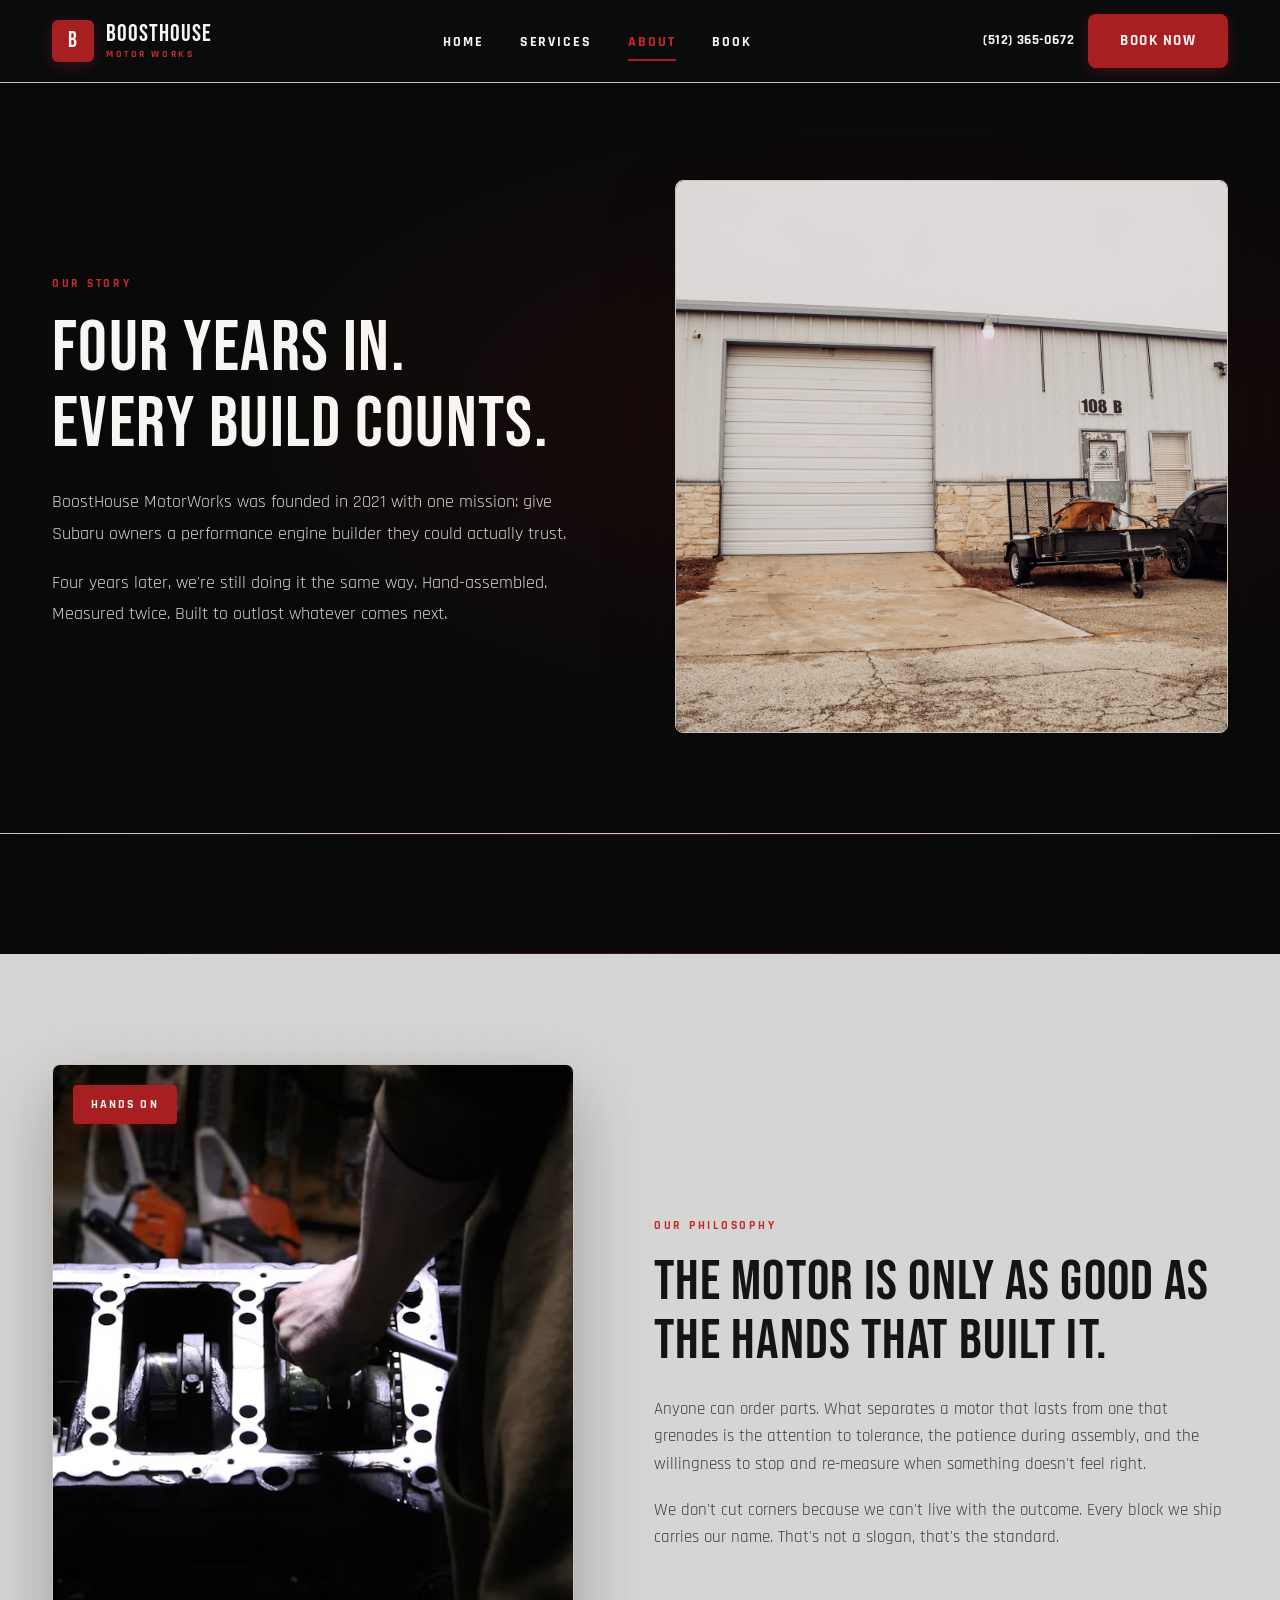
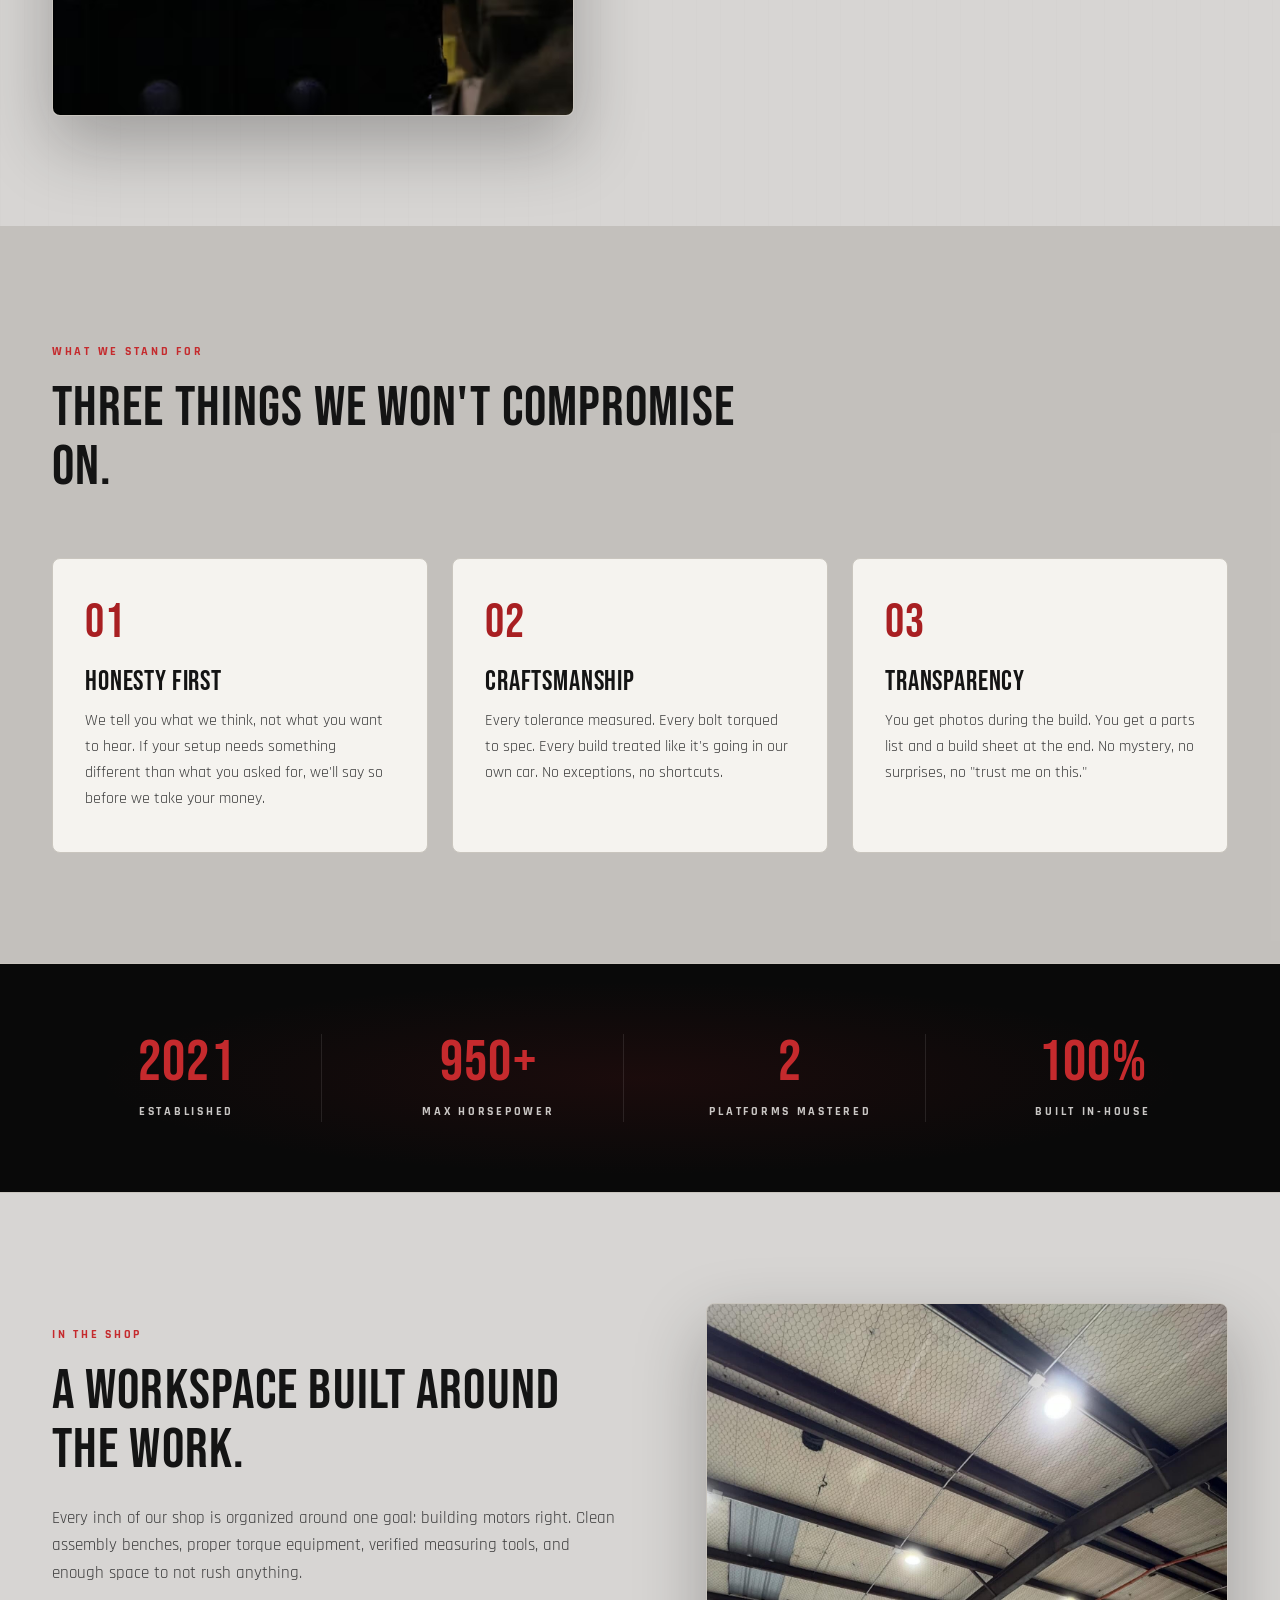
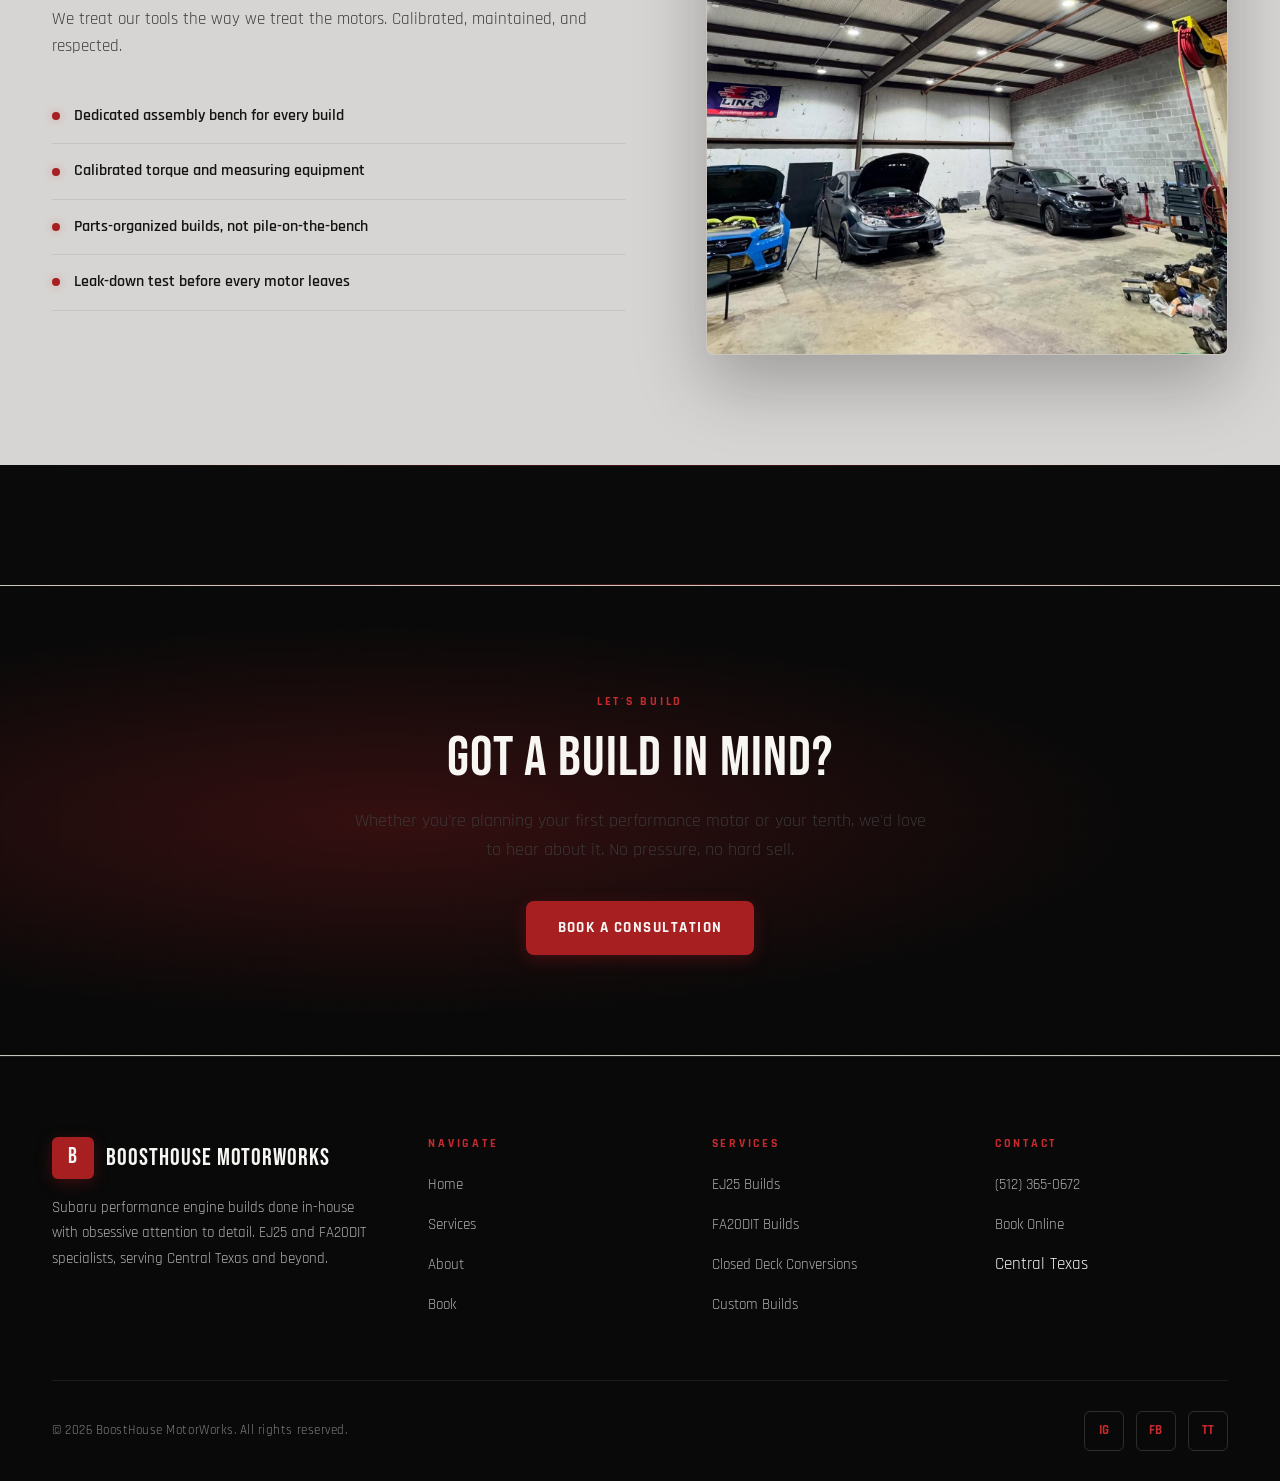
==== commit 25061d90: "Update about.html" ====
--- a/about.html
+++ b/about.html
@@ -49,6 +49,8 @@
   </div>
 </header>
 
+<div class="divider"></div>
+
 <!-- Philosophy -->
 <section class="intro">
   <div class="container">
@@ -139,6 +141,8 @@
   </div>
 </section>
 
+<div class="divider"></div>
+
 <!-- CTA -->
 <section class="cta-strip">
   <div class="container">
--- a/styles.css
+++ b/styles.css
@@ -6,35 +6,66 @@
 
 /* --- Design Tokens --- */
 :root {
-  /* Dark backgrounds (layered for depth) */
-  --carbon-black: #0a0c0f;
-  --carbon: #12151a;
-  --carbon-soft: #1a1e25;
-  --carbon-lift: #222730;
-  --carbon-line: #2d333d;
-
-  /* Copper accent */
-  --copper: #b56a3a;
-  --copper-bright: #d48354;
-  --copper-deep: #8a4d26;
-  --copper-glow: rgba(181, 106, 58, 0.35);
-
-  /* Text */
-  --text-bright: #f2efe8;
-  --text: #d9d5cc;
-  --text-muted: #9ca1ac;
-  --text-soft: #6d7482;
+  /* Deep black anchors (engine bay, drama moments) */
+  --black: #0a0a0a;
+  --black-soft: #141414;
+  --black-lift: #1c1c1c;
+
+  /* Chrome / light backgrounds (content sections) */
+  --chrome: #e8e6e3;
+  --chrome-dark: #d4d1cc;
+  --chrome-light: #f1efec;
+  --chrome-white: #f8f6f3;
+
+  /* Surface (cards on chrome) */
+  --surface: #f5f3ef;
+  --surface-lift: #ffffff;
+  --surface-line: #c9c5be;
+
+  /* Legacy mappings so existing class names keep working */
+  --carbon-black: var(--black);
+  --carbon: var(--black-soft);
+  --carbon-deep: var(--black);
+  --stone-dark: var(--chrome);
+  --stone: var(--chrome-dark);
+  --stone-soft: var(--chrome);
+  --stone-lift: var(--surface-lift);
+  --carbon-soft: var(--surface);
+  --carbon-lift: var(--surface-lift);
+  --carbon-line: var(--surface-line);
+
+  /* Muscle red accent */
+  --red: #a81f22;
+  --red-bright: #c52a2d;
+  --red-deep: #7e1618;
+  --red-glow: rgba(168, 31, 34, 0.28);
+
+  /* Legacy copper mapping to red */
+  --copper: var(--red);
+  --copper-bright: var(--red-bright);
+  --copper-deep: var(--red-deep);
+  --copper-glow: var(--red-glow);
+
+  /* Text (on chrome backgrounds = dark; on black = light) */
+  --ink: #141414;
+  --ink-muted: #3d3d3d;
+  --ink-soft: #5a5a5a;
+
+  --text-bright: #f8f6f3;
+  --text: #141414;
+  --text-muted: #3d3d3d;
+  --text-soft: #5a5a5a;
 
   /* Shadows */
-  --shadow-soft: 0 8px 28px rgba(0, 0, 0, 0.35);
-  --shadow-lift: 0 18px 50px rgba(0, 0, 0, 0.55);
-  --shadow-deep: 0 28px 70px rgba(0, 0, 0, 0.7);
-  --shadow-copper: 0 4px 16px rgba(181, 106, 58, 0.25);
-
-  /* Texture */
+  --shadow-soft: 0 6px 24px rgba(10, 10, 10, 0.12);
+  --shadow-lift: 0 16px 44px rgba(10, 10, 10, 0.18);
+  --shadow-deep: 0 28px 70px rgba(10, 10, 10, 0.28);
+  --shadow-copper: 0 4px 16px rgba(168, 31, 34, 0.3);
+
+  /* Chrome texture (subtle brushed metal effect) */
   --carbon-texture:
-    radial-gradient(circle at 25% 25%, rgba(255, 255, 255, 0.012) 1px, transparent 1.5px),
-    radial-gradient(circle at 75% 75%, rgba(255, 255, 255, 0.012) 1px, transparent 1.5px);
+    linear-gradient(90deg, rgba(0, 0, 0, 0.02) 1px, transparent 1px),
+    linear-gradient(rgba(255, 255, 255, 0.02) 1px, transparent 1px);
 
   /* Type */
   --font-display: 'Bebas Neue', 'Oswald', Impact, sans-serif;
@@ -53,11 +84,61 @@
   font-size: 17px;
   line-height: 1.65;
   color: var(--text);
-  background: var(--carbon-black);
+  background: var(--black);
   -webkit-font-smoothing: antialiased;
   overflow-x: hidden;
   font-weight: 400;
-}
+  position: relative;
+}
+/* Fixed background image (iOS-safe approach using body::before) */
+body::before {
+  content: '';
+  position: fixed;
+  top: 0;
+  left: 0;
+  right: 0;
+  bottom: 0;
+  background-image: url('assets/background.jpg');
+  background-size: cover;
+  background-position: center;
+  background-repeat: no-repeat;
+  z-index: -1;
+  will-change: transform;
+}
+/* Ensure everything sits above the background */
+.nav, .hero, .marquee, section, .footer, .booking-wrap, .thankyou, .divider {
+  position: relative;
+  z-index: 1;
+}
+
+/* Divider component - shows fixed background through between sections */
+.divider {
+  height: 120px;
+  background: transparent;
+  position: relative;
+  overflow: hidden;
+}
+.divider::before {
+  content: '';
+  position: absolute;
+  top: 0;
+  left: 0;
+  right: 0;
+  height: 1px;
+  background: linear-gradient(90deg, transparent 0%, var(--red) 50%, transparent 100%);
+  opacity: 0.4;
+}
+.divider::after {
+  content: '';
+  position: absolute;
+  bottom: 0;
+  left: 0;
+  right: 0;
+  height: 1px;
+  background: linear-gradient(90deg, transparent 0%, var(--red) 50%, transparent 100%);
+  opacity: 0.4;
+}
+
 img { max-width: 100%; display: block; }
 a { color: inherit; text-decoration: none; }
 button { font: inherit; cursor: pointer; border: none; background: none; color: inherit; }
@@ -65,11 +146,36 @@
 /* --- Typography --- */
 h1, h2, h3, h4 {
   font-family: var(--font-display);
-  color: var(--text-bright);
+  color: var(--ink);
   font-weight: 400;
   line-height: 1.05;
   letter-spacing: 0.01em;
   text-transform: uppercase;
+}
+
+/* Dark section typography overrides */
+.hero h1, .hero h2, .hero h3,
+.cta-strip h1, .cta-strip h2, .cta-strip h3,
+.stats-band h1, .stats-band h2, .stats-band h3,
+.about-hero h1, .about-hero h2,
+.services-hero h1, .services-hero h2,
+.thankyou h1, .thankyou h2,
+.footer h1, .footer h2, .footer h3, .footer h4,
+.nav h1, .nav h2,
+.marquee h1, .marquee h2,
+.info-panel h1, .info-panel h2, .info-panel h3,
+.booking-fallback h3 {
+  color: var(--text-bright);
+}
+.hero p, .hero .hero-sub,
+.cta-strip p,
+.about-hero p, .about-hero .lead,
+.services-hero p, .services-hero .lead,
+.thankyou p,
+.footer p,
+.info-panel p {
+  color: var(--text-bright);
+  opacity: 0.85;
 }
 h1 { font-size: clamp(2.8rem, 6vw, 4.5rem); letter-spacing: 0.02em; }
 h2 { font-size: clamp(2.2rem, 4.5vw, 3.5rem); letter-spacing: 0.02em; }
@@ -113,8 +219,8 @@
 }
 .btn-primary { background: var(--copper); color: var(--text-bright); box-shadow: var(--shadow-copper); }
 .btn-primary:hover { background: var(--copper-bright); transform: translateY(-2px); box-shadow: 0 8px 24px rgba(181, 106, 58, 0.45); }
-.btn-dark { background: var(--carbon-lift); color: var(--text-bright); border: 1px solid var(--carbon-line); }
-.btn-dark:hover { background: var(--carbon-soft); border-color: var(--copper); transform: translateY(-2px); }
+.btn-dark { background: var(--black); color: var(--text-bright); border: 1px solid var(--black); }
+.btn-dark:hover { background: var(--black-lift); border-color: var(--red); transform: translateY(-2px); }
 .btn-outline { border: 1.5px solid var(--copper); color: var(--copper-bright); background: transparent; }
 .btn-outline:hover { background: var(--copper); color: var(--text-bright); transform: translateY(-2px); }
 .btn-ghost { color: var(--text-bright); padding: 10px 16px; }
@@ -154,7 +260,7 @@
 .nav-links { display: flex; align-items: center; gap: 36px; list-style: none; }
 .nav-links a {
   font-family: var(--font-body); font-size: 0.88rem; font-weight: 700;
-  color: var(--text); letter-spacing: 0.14em; text-transform: uppercase;
+  color: var(--text-bright); letter-spacing: 0.14em; text-transform: uppercase;
   position: relative; padding: 6px 0; transition: color 0.2s ease;
 }
 .nav-links a:hover, .nav-links a.is-active { color: var(--copper-bright); }
@@ -196,7 +302,7 @@
 .hero h1 { color: var(--text-bright); margin-bottom: 24px; }
 .hero h1 em { font-style: normal; color: var(--copper-bright); }
 .hero-sub {
-  font-family: var(--font-body); font-size: 1.2rem; color: var(--text);
+  font-family: var(--font-body); font-size: 1.2rem; color: var(--text-bright); opacity: 0.9;
   line-height: 1.65; max-width: 620px; margin-bottom: 40px; font-weight: 400;
 }
 .hero-actions { display: flex; gap: 14px; flex-wrap: wrap; }
@@ -204,18 +310,18 @@
 .hero-stats div { text-align: right; }
 .hero-stats strong {
   display: block; font-family: var(--font-display); font-size: 2.6rem;
-  font-weight: 400; color: var(--copper-bright); line-height: 1; letter-spacing: 0.02em;
+  font-weight: 400; color: var(--red-bright); line-height: 1; letter-spacing: 0.02em;
 }
 .hero-stats span {
   font-family: var(--font-body); font-size: 0.72rem; text-transform: uppercase;
-  letter-spacing: 0.22em; font-weight: 700; color: var(--text-muted);
+  letter-spacing: 0.22em; font-weight: 700; color: var(--text-bright); opacity: 0.7;
   margin-top: 4px; display: inline-block;
 }
 
 /* --- Marquee --- */
 .marquee {
-  background: var(--carbon); color: var(--text-bright); padding: 22px 0;
-  overflow: hidden; border-top: 1px solid var(--carbon-line); border-bottom: 1px solid var(--carbon-line);
+  background: var(--black); color: var(--text-bright); padding: 22px 0;
+  overflow: hidden; border-top: 1px solid var(--black); border-bottom: 1px solid var(--black);
 }
 .marquee-track { display: flex; gap: 48px; animation: marquee 40s linear infinite; width: max-content; }
 .marquee:hover .marquee-track { animation-play-state: paused; }
@@ -224,12 +330,12 @@
   font-family: var(--font-display); font-size: 1.25rem; font-weight: 400;
   letter-spacing: 0.08em; text-transform: uppercase; white-space: nowrap; color: var(--text-bright);
 }
-.marquee-item::after { content: ''; width: 7px; height: 7px; border-radius: 50%; background: var(--copper); flex-shrink: 0; }
+.marquee-item::after { content: ''; width: 7px; height: 7px; border-radius: 50%; background: var(--red-bright); flex-shrink: 0; }
 @keyframes marquee { from { transform: translateX(0); } to { transform: translateX(-50%); } }
 @media (prefers-reduced-motion: reduce) { .marquee-track { animation: none; } }
 
 /* --- Intro Grid --- */
-.intro { background: var(--carbon-black); position: relative; }
+.intro { background: rgba(232, 230, 227, 0.93); position: relative; }
 .intro::before {
   content: ''; position: absolute; inset: 0;
   background: var(--carbon-texture); background-size: 24px 24px;
@@ -252,7 +358,7 @@
 .intro-content p { color: var(--text-muted); margin-bottom: 18px; font-size: 1.05rem; }
 
 /* --- Services Grid --- */
-.services { background: var(--carbon); position: relative; }
+.services { background: rgba(212, 209, 204, 0.92); position: relative; }
 .services-grid { display: grid; grid-template-columns: repeat(3, 1fr); gap: 24px; }
 .service-card {
   background: var(--carbon-soft); border: 1px solid var(--carbon-line);
@@ -274,7 +380,7 @@
   border-radius: 6px; display: flex; align-items: center; justify-content: center;
   margin-bottom: 22px; font-size: 1.3rem; box-shadow: var(--shadow-copper);
 }
-.service-card h3 { margin-bottom: 12px; color: var(--text-bright); }
+.service-card h3 { margin-bottom: 12px; color: var(--ink); }
 .service-card p { color: var(--text-muted); font-size: 0.98rem; margin-bottom: 20px; flex-grow: 1; }
 .service-card .card-footer {
   font-family: var(--font-body); font-size: 0.78rem; font-weight: 700;
@@ -282,7 +388,7 @@
 }
 
 /* --- Pricing Packages --- */
-.packages { background: var(--carbon-black); position: relative; }
+.packages { background: rgba(232, 230, 227, 0.93); position: relative; }
 .packages::before {
   content: ''; position: absolute; inset: 0;
   background: var(--carbon-texture); background-size: 32px 32px;
@@ -310,11 +416,15 @@
   border-color: var(--copper); box-shadow: var(--shadow-lift);
 }
 .package-card.featured {
-  background: linear-gradient(135deg, var(--carbon-lift) 0%, var(--carbon-soft) 100%);
-  border-color: var(--copper); box-shadow: 0 8px 30px rgba(181, 106, 58, 0.2);
-}
-.package-card.featured .package-cta { background: var(--copper); color: var(--text-bright); border-color: var(--copper); }
-.package-card.featured .package-cta:hover { background: var(--copper-bright); border-color: var(--copper-bright); }
+  background: linear-gradient(135deg, var(--black) 0%, var(--black-lift) 100%);
+  border-color: var(--red); box-shadow: 0 8px 30px rgba(168, 31, 34, 0.25);
+}
+.package-card.featured h3 { color: var(--text-bright); }
+.package-card.featured p { color: var(--text-bright); opacity: 0.8; }
+.package-card.featured .package-price { color: var(--red-bright); }
+.package-card.featured .package-hp { color: var(--red-bright); border-color: var(--red-bright); }
+.package-card.featured .package-cta { background: var(--red); color: var(--text-bright); border-color: var(--red); }
+.package-card.featured .package-cta:hover { background: var(--red-bright); border-color: var(--red-bright); }
 .package-card .featured-tag { display: none; }
 .package-card.featured .featured-tag {
   display: inline-block; position: absolute; top: -12px; left: 24px;
@@ -323,7 +433,7 @@
   letter-spacing: 0.2em; text-transform: uppercase; border-radius: 4px;
   box-shadow: var(--shadow-copper);
 }
-.package-card h3 { margin-bottom: 14px; color: var(--text-bright); }
+.package-card h3 { margin-bottom: 14px; color: var(--ink); }
 .package-card p { color: var(--text-muted); font-size: 0.92rem; line-height: 1.6; margin-bottom: 24px; flex-grow: 1; }
 .package-price {
   font-family: var(--font-display); font-size: 2.6rem; font-weight: 400;
@@ -337,12 +447,12 @@
 }
 .package-cta {
   display: block; text-align: center; padding: 13px 16px;
-  background: var(--carbon-lift); color: var(--text-bright);
-  border: 1px solid var(--carbon-line); border-radius: 6px;
+  background: var(--black); color: var(--text-bright);
+  border: 1px solid var(--black); border-radius: 6px;
   font-family: var(--font-body); font-weight: 700; font-size: 0.82rem;
   letter-spacing: 0.14em; text-transform: uppercase; transition: all 0.2s ease;
 }
-.package-cta:hover { background: var(--copper); border-color: var(--copper); transform: translateY(-1px); }
+.package-cta:hover { background: var(--red); border-color: var(--red); transform: translateY(-1px); }
 
 .custom-note {
   text-align: center; margin-top: 40px; padding: 32px;
@@ -357,8 +467,8 @@
 
 /* --- Stats Band --- */
 .stats-band {
-  background: var(--carbon); padding: 70px 0;
-  border-top: 1px solid var(--carbon-line); border-bottom: 1px solid var(--carbon-line);
+  background: rgba(10, 10, 10, 0.92); padding: 70px 0;
+  border-top: 1px solid var(--surface-line); border-bottom: 1px solid var(--surface-line);
   position: relative; overflow: hidden;
 }
 .stats-band::before {
@@ -371,20 +481,20 @@
   max-width: var(--container); margin: 0 auto; padding: 0 32px;
   position: relative; z-index: 1;
 }
-.stat { text-align: center; padding: 0 20px; border-right: 1px solid var(--carbon-line); }
+.stat { text-align: center; padding: 0 20px; border-right: 1px solid rgba(255, 255, 255, 0.1); }
 .stat:last-child { border-right: none; }
 .stat-num {
   font-family: var(--font-display); font-size: clamp(2.6rem, 4.5vw, 3.6rem);
-  font-weight: 400; color: var(--copper-bright); line-height: 1;
+  font-weight: 400; color: var(--red-bright); line-height: 1;
   margin-bottom: 10px; letter-spacing: 0.02em;
 }
 .stat-label {
   font-family: var(--font-body); font-size: 0.78rem; text-transform: uppercase;
-  letter-spacing: 0.22em; font-weight: 700; color: var(--text-muted);
+  letter-spacing: 0.22em; font-weight: 700; color: var(--text-bright); opacity: 0.8;
 }
 
 /* --- Gallery --- */
-.gallery { background: var(--carbon-black); }
+.gallery { background: rgba(212, 209, 204, 0.92); }
 .gallery-grid { display: grid; grid-template-columns: repeat(3, 1fr); gap: 16px; }
 .gallery-item {
   position: relative; aspect-ratio: 4 / 3; border-radius: var(--radius);
@@ -396,7 +506,7 @@
 .gallery-item:hover img { transform: scale(1.06); filter: brightness(1.05); }
 
 /* --- Feature Section --- */
-.feature { background: var(--carbon); overflow: hidden; position: relative; }
+.feature { background: rgba(232, 230, 227, 0.93); overflow: hidden; position: relative; }
 .feature-grid { display: grid; grid-template-columns: 1.1fr 1fr; gap: 80px; align-items: center; }
 .feature-content h2 { margin-bottom: 24px; }
 .feature-content p { color: var(--text-muted); margin-bottom: 18px; font-size: 1.05rem; }
@@ -418,7 +528,7 @@
 
 /* --- CTA Strip --- */
 .cta-strip {
-  background: var(--carbon-black); color: var(--text-bright);
+  background: rgba(10, 10, 10, 0.92); color: var(--text-bright);
   padding: 100px 0; text-align: center; position: relative; overflow: hidden;
   border-top: 1px solid var(--carbon-line); border-bottom: 1px solid var(--carbon-line);
 }
@@ -437,74 +547,74 @@
 .cta-strip p { color: var(--text-muted); max-width: 580px; margin: 0 auto 36px; font-size: 1.1rem; }
 
 /* --- Booking Page --- */
-.booking-wrap { padding-top: 130px; padding-bottom: 110px; background: var(--carbon-black); min-height: 80vh; }
+.booking-wrap { padding-top: 130px; padding-bottom: 110px; background: rgba(232, 230, 227, 0.93); min-height: 80vh; }
 .booking-grid { display: grid; grid-template-columns: 1.4fr 1fr; gap: 48px; align-items: start; }
 .booking-main h1 { margin-bottom: 16px; }
 .booking-main .lead { margin-bottom: 36px; }
 .booking-widget {
-  background: var(--carbon-soft); border: 1px solid var(--carbon-line);
+  background: var(--surface-lift); border: 1px solid var(--surface-line);
   border-radius: var(--radius); overflow: hidden; box-shadow: var(--shadow-soft);
   min-height: 700px; padding: 40px;
 }
-.booking-fallback { text-align: center; padding: 60px 20px; color: var(--text-muted); }
-.booking-fallback h3 { margin-bottom: 12px; color: var(--text-bright); }
+.booking-fallback { text-align: center; padding: 60px 20px; color: var(--ink-muted); }
+.booking-fallback h3 { margin-bottom: 12px; color: var(--ink); }
 .booking-fallback .btn { margin-top: 24px; }
 
 .info-panel {
-  background: var(--carbon-soft); color: var(--text-bright);
-  border: 1px solid var(--carbon-line); border-radius: var(--radius);
+  background: var(--black); color: var(--text-bright);
+  border: 1px solid var(--black); border-radius: var(--radius);
   padding: 40px 36px; position: sticky; top: 100px;
 }
 .info-panel h3 { color: var(--text-bright); margin-bottom: 24px; }
-.info-item { padding: 18px 0; border-bottom: 1px solid var(--carbon-line); }
+.info-item { padding: 18px 0; border-bottom: 1px solid rgba(255, 255, 255, 0.1); }
 .info-item:last-of-type { border-bottom: none; }
 .info-item .label {
   font-family: var(--font-body); font-size: 0.72rem; text-transform: uppercase;
-  letter-spacing: 0.2em; color: var(--copper-bright); font-weight: 700;
+  letter-spacing: 0.2em; color: var(--red-bright); font-weight: 700;
   margin-bottom: 8px; display: block;
 }
-.info-item .value { color: var(--text); font-size: 1rem; line-height: 1.55; }
-.info-item .value a { color: var(--text-bright); border-bottom: 1px dotted var(--text-soft); }
-.info-item .value a:hover { color: var(--copper-bright); border-color: var(--copper-bright); }
+.info-item .value { color: var(--text-bright); font-size: 1rem; line-height: 1.55; opacity: 0.85; }
+.info-item .value a { color: var(--text-bright); border-bottom: 1px dotted rgba(255, 255, 255, 0.4); opacity: 1; }
+.info-item .value a:hover { color: var(--red-bright); border-color: var(--red-bright); }
 
 /* --- Contact Form --- */
 .contact-form {
-  background: var(--carbon-soft); border: 1px solid var(--carbon-line);
+  background: var(--surface-lift); border: 1px solid var(--surface-line);
   border-radius: var(--radius); padding: 40px; box-shadow: var(--shadow-soft);
 }
 .form-row { margin-bottom: 20px; }
 .form-row label {
   display: block; font-family: var(--font-body); font-size: 0.78rem;
-  font-weight: 700; color: var(--copper-bright); margin-bottom: 8px;
+  font-weight: 700; color: var(--red); margin-bottom: 8px;
   letter-spacing: 0.14em; text-transform: uppercase;
 }
 .form-row input, .form-row select, .form-row textarea {
-  width: 100%; padding: 13px 16px; border: 1px solid var(--carbon-line);
-  border-radius: 6px; font: inherit; background: var(--carbon);
-  color: var(--text-bright); transition: border-color 0.2s ease, background 0.2s ease;
-}
-.form-row input::placeholder, .form-row textarea::placeholder { color: var(--text-soft); }
+  width: 100%; padding: 13px 16px; border: 1px solid var(--surface-line);
+  border-radius: 6px; font: inherit; background: var(--chrome-light);
+  color: var(--ink); transition: border-color 0.2s ease, background 0.2s ease;
+}
+.form-row input::placeholder, .form-row textarea::placeholder { color: var(--ink-soft); }
 .form-row input:focus, .form-row select:focus, .form-row textarea:focus {
-  outline: none; border-color: var(--copper); background: var(--carbon-black);
-  box-shadow: 0 0 0 3px rgba(181, 106, 58, 0.15);
+  outline: none; border-color: var(--red); background: var(--surface-lift);
+  box-shadow: 0 0 0 3px rgba(168, 31, 34, 0.12);
 }
 .form-row textarea { resize: vertical; min-height: 140px; }
 .form-grid-2 { display: grid; grid-template-columns: 1fr 1fr; gap: 16px; }
 
 /* --- Hours Table --- */
 .hours-table { width: 100%; border-collapse: collapse; }
-.hours-table td { padding: 11px 0; border-bottom: 1px solid var(--carbon-line); font-size: 0.95rem; }
+.hours-table td { padding: 11px 0; border-bottom: 1px solid rgba(255, 255, 255, 0.1); font-size: 0.95rem; }
 .hours-table tr:last-child td { border-bottom: none; }
 .hours-table td:first-child {
-  font-family: var(--font-body); font-weight: 700; color: var(--copper-bright);
+  font-family: var(--font-body); font-weight: 700; color: var(--red-bright);
   letter-spacing: 0.14em; text-transform: uppercase; font-size: 0.85rem;
 }
-.hours-table td:last-child { text-align: right; color: var(--text); }
-.hours-table .closed { color: var(--text-soft); }
+.hours-table td:last-child { text-align: right; color: var(--text-bright); opacity: 0.85; }
+.hours-table .closed { color: var(--text-bright); opacity: 0.5; }
 
 /* --- About Page --- */
 .about-hero {
-  padding: 180px 0 100px; background: var(--carbon-black);
+  padding: 180px 0 100px; background: rgba(10, 10, 10, 0.92);
   border-bottom: 1px solid var(--carbon-line); position: relative; overflow: hidden;
 }
 .about-hero::before {
@@ -515,7 +625,7 @@
 .about-hero .container { position: relative; z-index: 1; }
 .about-hero-grid { display: grid; grid-template-columns: 1fr 1fr; gap: 70px; align-items: center; }
 .about-hero h1 { margin-bottom: 24px; }
-.about-hero .lead { margin-bottom: 16px; color: var(--text); }
+.about-hero .lead { margin-bottom: 16px; }
 .about-hero-media {
   aspect-ratio: 1; border-radius: var(--radius); overflow: hidden;
   box-shadow: var(--shadow-deep); border: 1px solid var(--carbon-line);
@@ -535,7 +645,7 @@
   font-family: var(--font-display); font-size: 3rem; font-weight: 400;
   color: var(--copper); line-height: 1; margin-bottom: 20px; letter-spacing: 0.02em;
 }
-.value-card h3 { margin-bottom: 12px; color: var(--text-bright); }
+.value-card h3 { margin-bottom: 12px; color: var(--ink); }
 .value-card p { color: var(--text-muted); font-size: 0.98rem; line-height: 1.65; }
 
 /* --- Services Page Hero --- */
@@ -559,7 +669,7 @@
 .services-hero h1 { margin-bottom: 20px; color: var(--text-bright); }
 .services-hero .lead { max-width: 700px; margin: 0 auto; }
 
-.process { background: var(--carbon); }
+.process { background: rgba(212, 209, 204, 0.92); }
 .process-grid {
   display: grid; grid-template-columns: repeat(4, 1fr); gap: 24px;
   counter-reset: step; margin-top: 20px;
@@ -582,13 +692,13 @@
   font-family: var(--font-display); font-weight: 400; font-size: 1.1rem;
   letter-spacing: 0.04em; box-shadow: var(--shadow-copper);
 }
-.process-step h3 { margin: 16px 0 10px; color: var(--text-bright); }
+.process-step h3 { margin: 16px 0 10px; color: var(--ink); }
 .process-step p { color: var(--text-muted); font-size: 0.94rem; line-height: 1.6; }
 
 /* --- Footer --- */
 .footer {
-  background: var(--carbon-black); color: var(--text-muted);
-  padding: 80px 0 30px; border-top: 1px solid var(--carbon-line);
+  background: rgba(10, 10, 10, 0.94); color: var(--text-bright);
+  padding: 80px 0 30px; border-top: 1px solid var(--black-lift);
 }
 .footer-grid { display: grid; grid-template-columns: 1.4fr 1fr 1fr 1fr; gap: 50px; margin-bottom: 50px; }
 .footer-brand {
@@ -597,26 +707,27 @@
   margin-bottom: 16px; letter-spacing: 0.04em; text-transform: uppercase;
 }
 .footer-col h4 {
-  color: var(--copper-bright); font-family: var(--font-body); font-size: 0.78rem;
+  color: var(--red-bright); font-family: var(--font-body); font-size: 0.78rem;
   font-weight: 700; text-transform: uppercase; letter-spacing: 0.22em; margin-bottom: 20px;
 }
 .footer-col ul { list-style: none; }
 .footer-col li { margin-bottom: 12px; }
-.footer-col a { color: var(--text-muted); font-size: 0.94rem; transition: color 0.2s ease; }
-.footer-col a:hover { color: var(--copper-bright); }
-.footer-about p { color: var(--text-muted); font-size: 0.94rem; line-height: 1.7; margin-bottom: 20px; }
+.footer-col a { color: var(--text-bright); opacity: 0.7; font-size: 0.94rem; transition: all 0.2s ease; }
+.footer-col a:hover { color: var(--red-bright); opacity: 1; }
+.footer-about p { color: var(--text-bright); opacity: 0.7; font-size: 0.94rem; line-height: 1.7; margin-bottom: 20px; }
 .footer-bottom {
   display: flex; justify-content: space-between; align-items: center;
-  padding-top: 30px; border-top: 1px solid var(--carbon-line);
+  padding-top: 30px; border-top: 1px solid rgba(255, 255, 255, 0.08);
   flex-wrap: wrap; gap: 20px;
 }
-.footer-bottom p { font-size: 0.82rem; color: var(--text-soft); letter-spacing: 0.04em; }
+.footer-bottom p { font-size: 0.82rem; color: var(--text-bright); opacity: 0.5; letter-spacing: 0.04em; }
 .footer-social { display: flex; gap: 12px; }
 .footer-social a {
-  width: 40px; height: 40px; border: 1px solid var(--carbon-line);
+  width: 40px; height: 40px; border: 1px solid rgba(255, 255, 255, 0.15);
   border-radius: 6px; display: flex; align-items: center; justify-content: center;
-  color: var(--copper-bright); font-family: var(--font-body);
+  color: var(--red-bright); font-family: var(--font-body);
   font-weight: 700; font-size: 0.82rem; letter-spacing: 0.02em; transition: all 0.2s ease;
+  opacity: 1;
 }
 .footer-social a:hover {
   background: var(--copper); color: var(--text-bright);
@@ -626,7 +737,7 @@
 /* --- Thank You --- */
 .thankyou {
   min-height: 90vh; display: flex; align-items: center; justify-content: center;
-  text-align: center; padding: 180px 0 110px; background: var(--carbon-black);
+  text-align: center; padding: 180px 0 110px; background: rgba(10, 10, 10, 0.92);
   position: relative; overflow: hidden;
 }
 .thankyou::before {
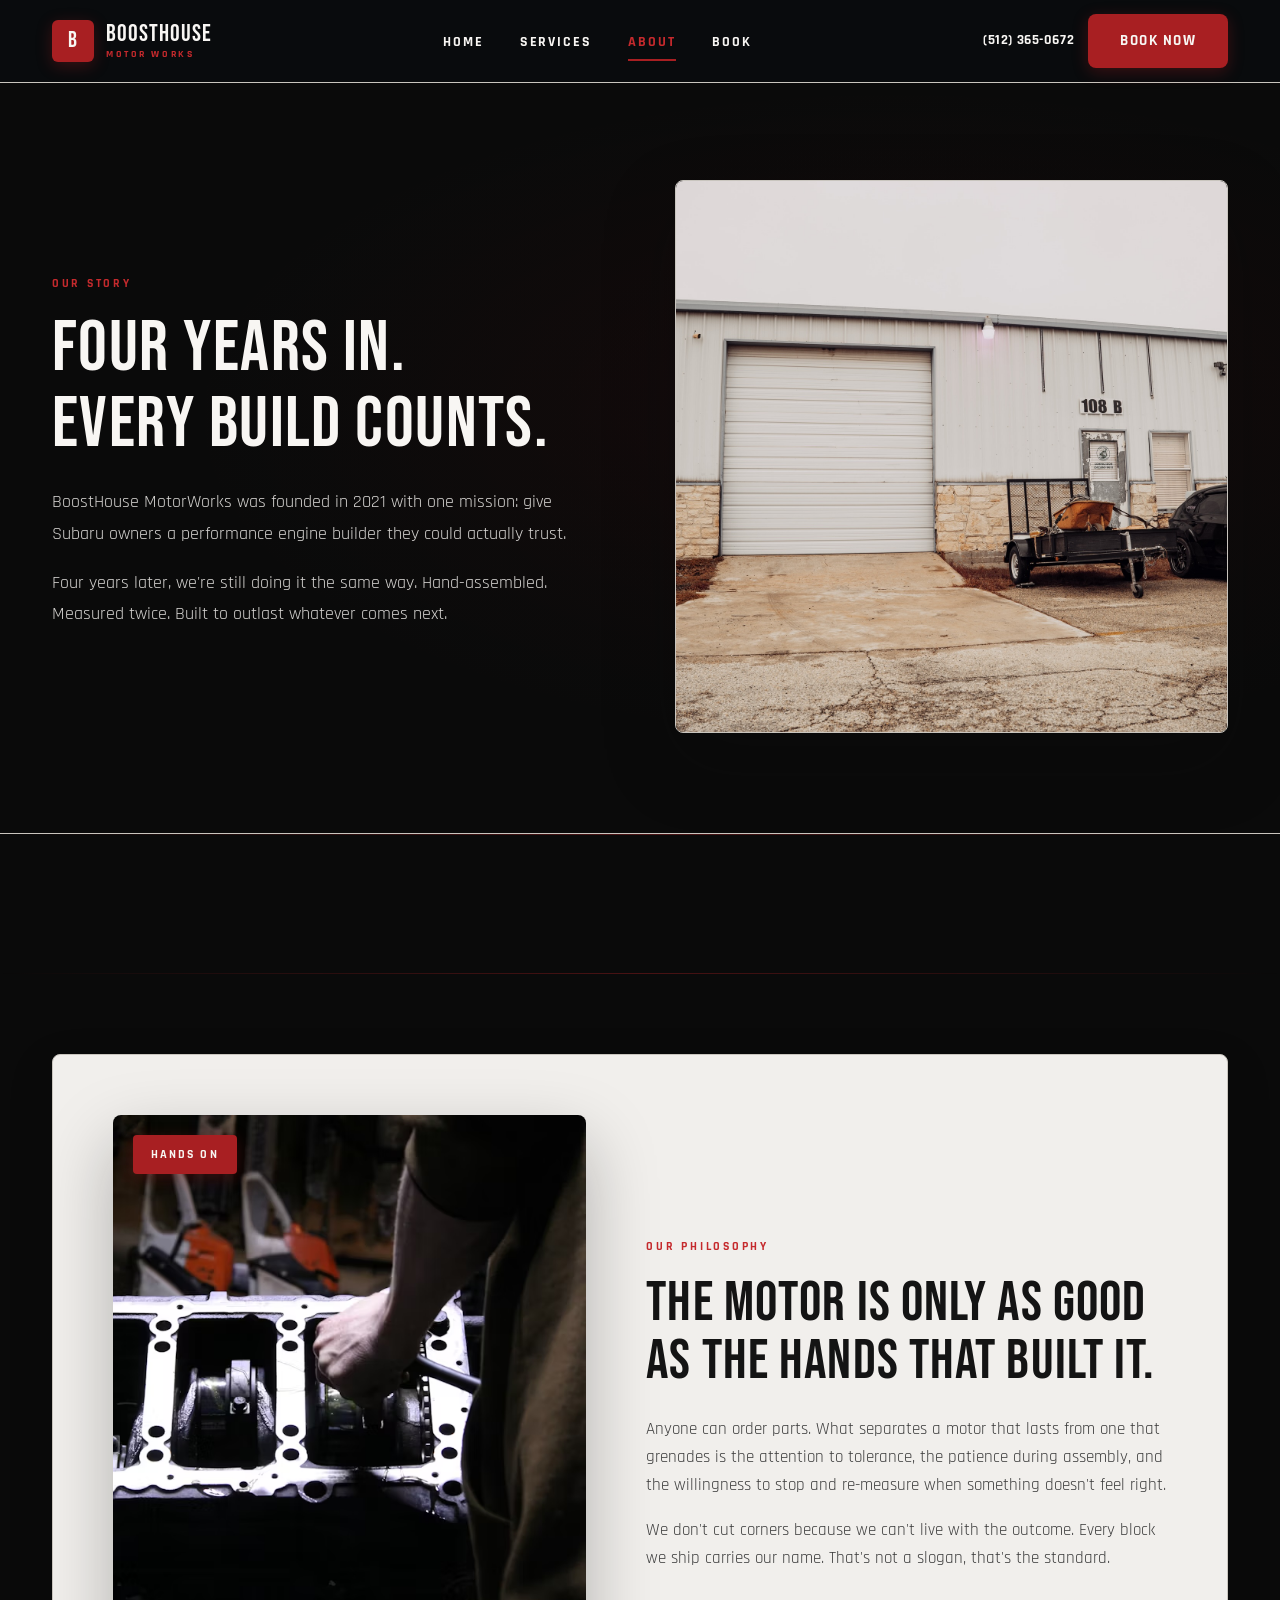
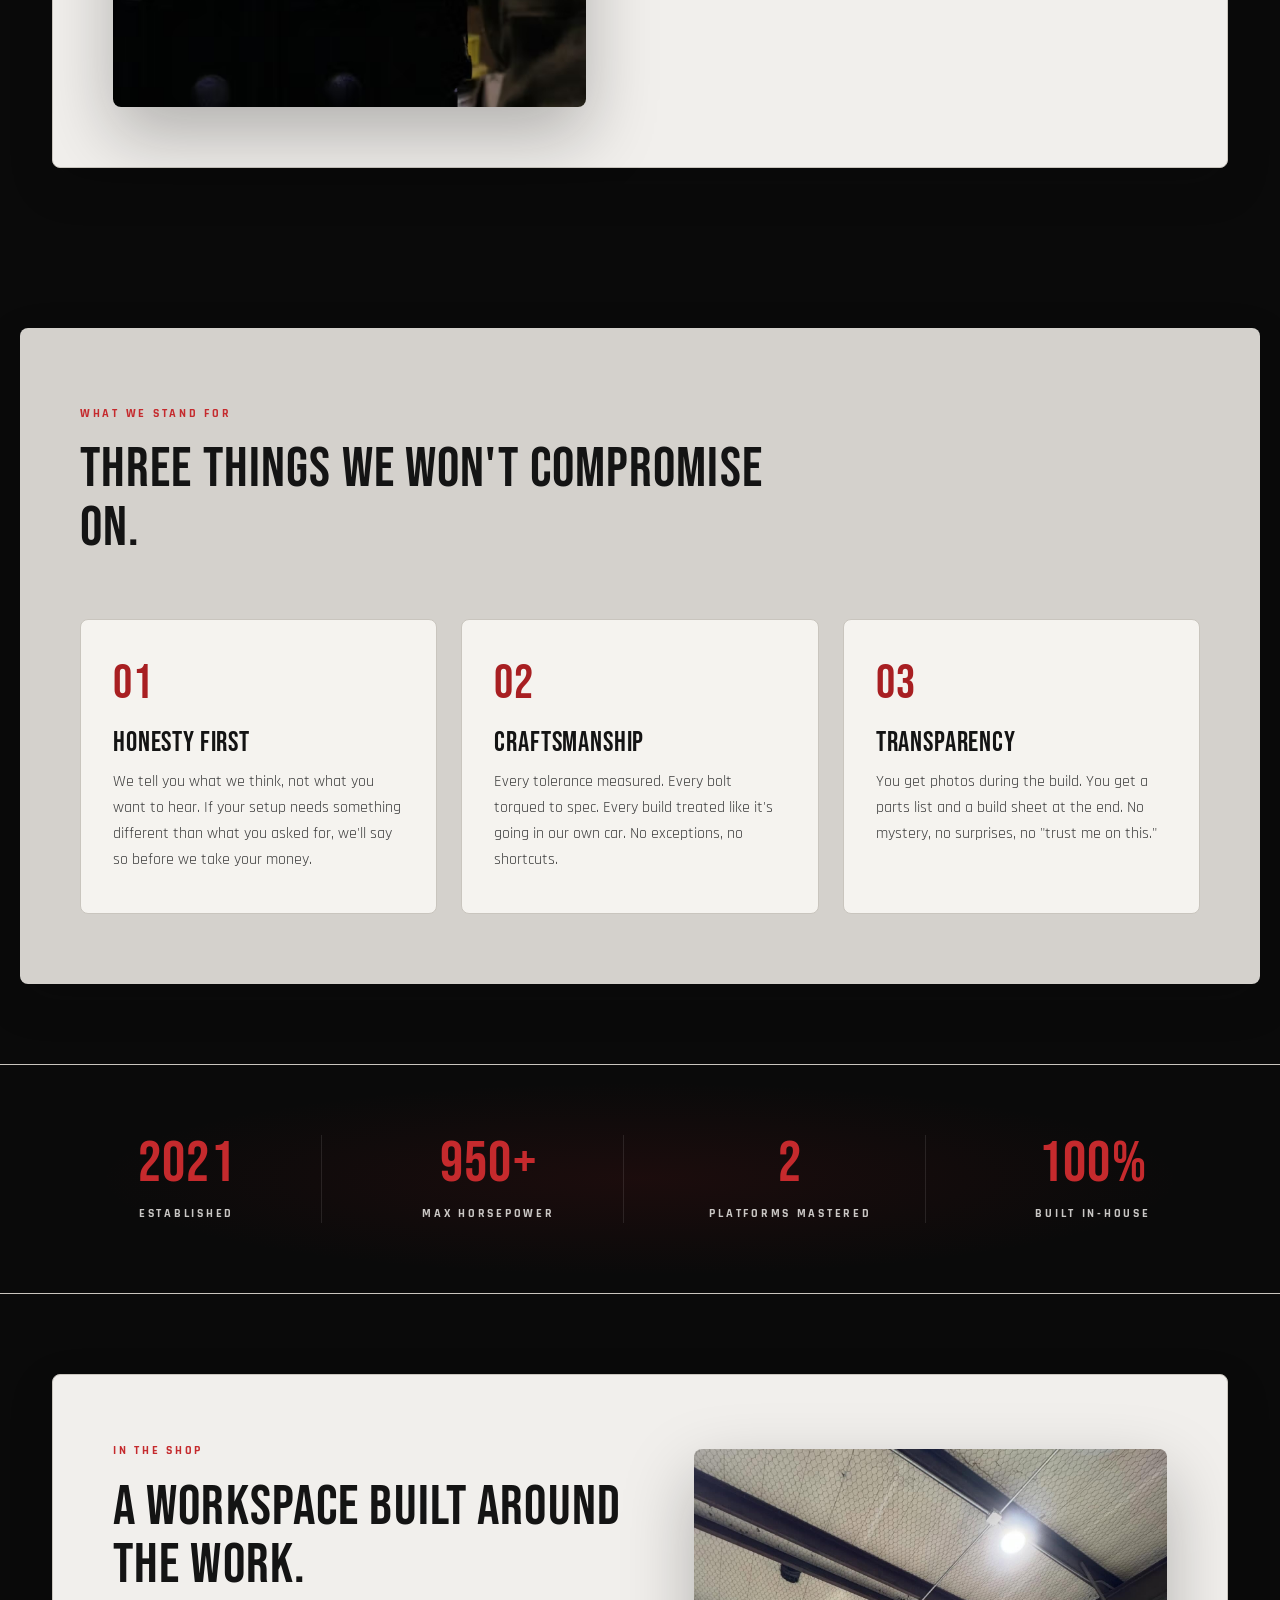
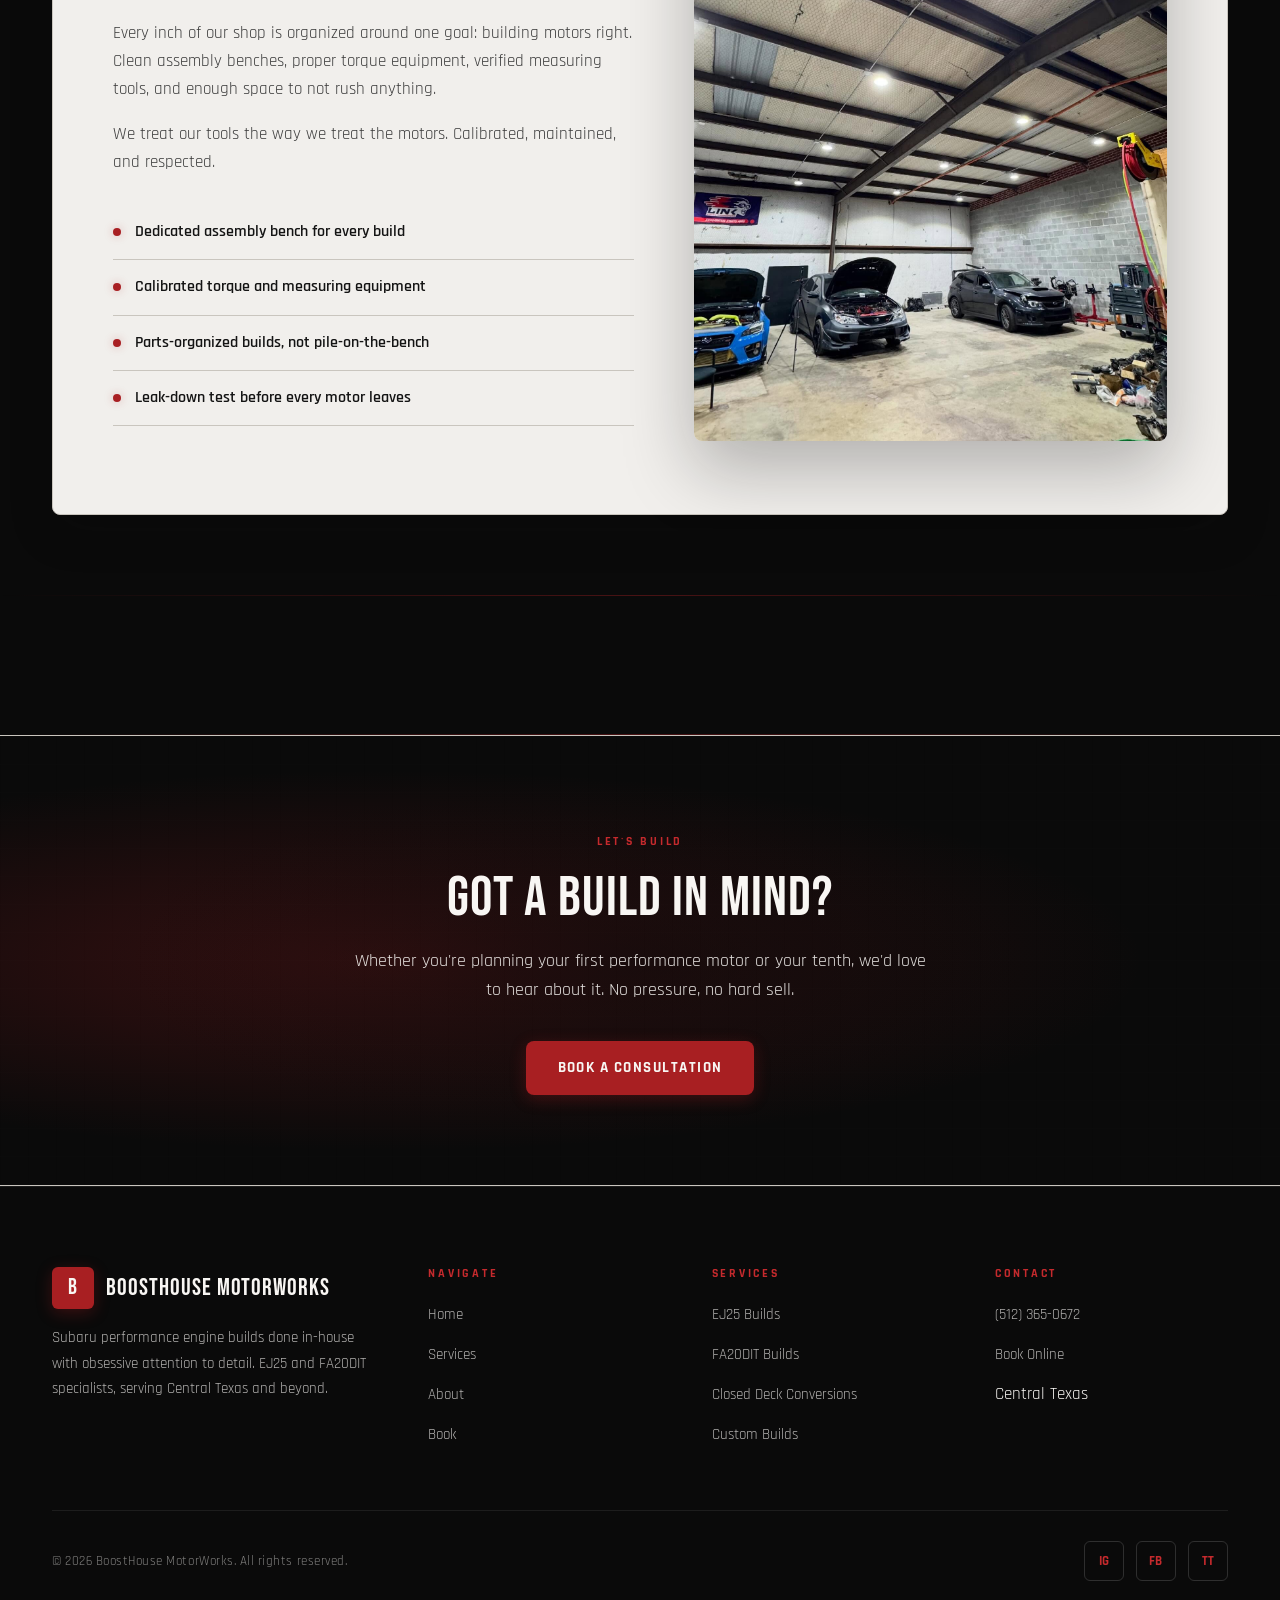
==== commit 187a4463: "Update about.html" ====
--- a/about.html
+++ b/about.html
@@ -34,6 +34,7 @@
 
 <!-- About Hero -->
 <header class="about-hero">
+  <div class="about-hero-bg"></div>
   <div class="container">
     <div class="about-hero-grid">
       <div>
--- a/styles.css
+++ b/styles.css
@@ -99,9 +99,10 @@
   right: 0;
   bottom: 0;
   background-image: url('assets/background.jpg');
-  background-size: cover;
-  background-position: center;
+  background-size: contain;
+  background-position: center center;
   background-repeat: no-repeat;
+  background-color: var(--black);
   z-index: -1;
   will-change: transform;
 }
@@ -113,7 +114,7 @@
 
 /* Divider component - shows fixed background through between sections */
 .divider {
-  height: 120px;
+  height: 140px;
   background: transparent;
   position: relative;
   overflow: hidden;
@@ -196,8 +197,8 @@
 
 /* --- Layout Helpers --- */
 .container { max-width: var(--container); margin: 0 auto; padding: 0 32px; }
-section { padding: 110px 0; }
-.section-head { max-width: 740px; margin-bottom: 60px; }
+section { padding: 80px 0; }
+.section-head { max-width: 740px; margin-bottom: 50px; }
 .section-head--center { margin-left: auto; margin-right: auto; text-align: center; }
 .lead { font-size: 1.15rem; color: var(--text-muted); margin-top: 18px; line-height: 1.7; }
 
@@ -221,8 +222,14 @@
 .btn-primary:hover { background: var(--copper-bright); transform: translateY(-2px); box-shadow: 0 8px 24px rgba(181, 106, 58, 0.45); }
 .btn-dark { background: var(--black); color: var(--text-bright); border: 1px solid var(--black); }
 .btn-dark:hover { background: var(--black-lift); border-color: var(--red); transform: translateY(-2px); }
-.btn-outline { border: 1.5px solid var(--copper); color: var(--copper-bright); background: transparent; }
-.btn-outline:hover { background: var(--copper); color: var(--text-bright); transform: translateY(-2px); }
+.btn-outline {
+  border: 1.5px solid var(--text-bright);
+  color: var(--text-bright);
+  background: rgba(10, 10, 10, 0.4);
+  backdrop-filter: blur(4px);
+  -webkit-backdrop-filter: blur(4px);
+}
+.btn-outline:hover { background: var(--red); border-color: var(--red); color: var(--text-bright); transform: translateY(-2px); }
 .btn-ghost { color: var(--text-bright); padding: 10px 16px; }
 .btn-ghost:hover { color: var(--copper-bright); }
 
@@ -287,15 +294,21 @@
 
 /* --- Hero --- */
 .hero {
-  position: relative; min-height: 94vh; display: flex; align-items: center;
-  padding: 160px 0 80px; overflow: hidden; background: var(--carbon-black);
-}
-.hero-bg { position: absolute; inset: 0; background-image: url('assets/hero-main.jpg'); background-size: cover; background-position: center; z-index: 0; }
+  position: relative; min-height: 72vh; display: flex; align-items: center;
+  padding: 130px 0 70px; overflow: hidden; background: var(--black);
+}
+.hero-bg {
+  position: absolute; inset: 0;
+  background-image: url('assets/hero-main.jpg');
+  background-size: cover;
+  background-position: center center;
+  z-index: 0;
+}
 .hero-overlay {
   position: absolute; inset: 0;
   background:
-    linear-gradient(120deg, rgba(10, 12, 15, 0.92) 0%, rgba(10, 12, 15, 0.6) 55%, rgba(10, 12, 15, 0.5) 100%),
-    linear-gradient(180deg, rgba(10, 12, 15, 0.3) 0%, rgba(10, 12, 15, 0.92) 100%);
+    linear-gradient(120deg, rgba(10, 10, 10, 0.55) 0%, rgba(10, 10, 10, 0.2) 55%, rgba(10, 10, 10, 0.15) 100%),
+    linear-gradient(180deg, rgba(10, 10, 10, 0.05) 0%, rgba(10, 10, 10, 0.55) 100%);
   z-index: 1;
 }
 .hero-inner { position: relative; z-index: 2; max-width: 820px; }
@@ -335,30 +348,40 @@
 @media (prefers-reduced-motion: reduce) { .marquee-track { animation: none; } }
 
 /* --- Intro Grid --- */
-.intro { background: rgba(232, 230, 227, 0.93); position: relative; }
-.intro::before {
-  content: ''; position: absolute; inset: 0;
-  background: var(--carbon-texture); background-size: 24px 24px;
-  opacity: 0.5; pointer-events: none;
-}
+/* --- Intro Grid (transparent section, solid content card) --- */
+.intro { background: transparent; position: relative; }
 .intro .container { position: relative; z-index: 1; }
-.intro-grid { display: grid; grid-template-columns: 1fr 1.1fr; gap: 80px; align-items: center; }
+.intro-grid {
+  display: grid; grid-template-columns: 1fr 1.1fr; gap: 60px; align-items: center;
+  background: var(--chrome-light);
+  border: 1px solid var(--surface-line);
+  border-radius: var(--radius);
+  padding: 60px;
+  box-shadow: var(--shadow-lift);
+}
 .intro-media {
   position: relative; aspect-ratio: 4 / 5; border-radius: var(--radius);
-  overflow: hidden; box-shadow: var(--shadow-deep); border: 1px solid var(--carbon-line);
+  overflow: hidden; box-shadow: var(--shadow-deep);
 }
 .intro-media img { width: 100%; height: 100%; object-fit: cover; }
 .intro-badge {
   position: absolute; top: 20px; left: 20px;
-  background: var(--copper); color: var(--text-bright); padding: 10px 18px; border-radius: 4px;
+  background: var(--red); color: var(--text-bright); padding: 10px 18px; border-radius: 4px;
   font-family: var(--font-body); font-size: 0.72rem; font-weight: 700;
   letter-spacing: 0.18em; text-transform: uppercase; box-shadow: var(--shadow-copper);
 }
 .intro-content h2 { margin-bottom: 24px; }
-.intro-content p { color: var(--text-muted); margin-bottom: 18px; font-size: 1.05rem; }
+.intro-content p { color: var(--ink-muted); margin-bottom: 18px; font-size: 1.05rem; }
 
 /* --- Services Grid --- */
-.services { background: rgba(212, 209, 204, 0.92); position: relative; }
+/* --- Services Grid (transparent section, card container) --- */
+.services { background: transparent; position: relative; }
+.services > .container {
+  background: var(--chrome-dark);
+  border-radius: var(--radius);
+  padding: 70px 60px;
+  box-shadow: var(--shadow-lift);
+}
 .services-grid { display: grid; grid-template-columns: repeat(3, 1fr); gap: 24px; }
 .service-card {
   background: var(--carbon-soft); border: 1px solid var(--carbon-line);
@@ -388,7 +411,13 @@
 }
 
 /* --- Pricing Packages --- */
-.packages { background: rgba(232, 230, 227, 0.93); position: relative; }
+.packages { background: transparent; position: relative; }
+.packages > .container {
+  background: var(--chrome);
+  border-radius: var(--radius);
+  padding: 70px 60px;
+  box-shadow: var(--shadow-lift);
+}
 .packages::before {
   content: ''; position: absolute; inset: 0;
   background: var(--carbon-texture); background-size: 32px 32px;
@@ -406,53 +435,114 @@
 .package-header p { color: var(--text-muted); font-size: 1.05rem; max-width: 520px; }
 .package-grid { display: grid; grid-template-columns: repeat(auto-fit, minmax(260px, 1fr)); gap: 20px; }
 .package-grid.tight-3 { grid-template-columns: repeat(3, 1fr); }
+
+/* Carousel for 5-card group */
+.package-carousel {
+  position: relative;
+  overflow: hidden;
+}
+.package-carousel-track {
+  display: flex;
+  gap: 20px;
+  transition: transform 0.5s cubic-bezier(0.4, 0, 0.2, 1);
+  will-change: transform;
+}
+.package-carousel-track .package-card {
+  flex: 0 0 calc((100% - 60px) / 4);
+  min-width: 260px;
+}
+.package-carousel-nav {
+  display: flex;
+  justify-content: center;
+  gap: 12px;
+  margin-top: 32px;
+}
+.package-carousel-btn {
+  width: 44px; height: 44px;
+  border-radius: 50%;
+  background: var(--black);
+  color: var(--text-bright);
+  border: 1px solid var(--black);
+  display: flex;
+  align-items: center;
+  justify-content: center;
+  font-family: var(--font-body);
+  font-weight: 700;
+  font-size: 1.1rem;
+  cursor: pointer;
+  transition: all 0.2s ease;
+}
+.package-carousel-btn:hover {
+  background: var(--red);
+  border-color: var(--red);
+  transform: translateY(-2px);
+}
+.package-carousel-btn:disabled {
+  opacity: 0.35;
+  cursor: not-allowed;
+}
+.package-carousel-btn:disabled:hover {
+  background: var(--black);
+  border-color: var(--black);
+  transform: none;
+}
+.package-carousel-dots {
+  display: flex;
+  gap: 8px;
+  align-items: center;
+}
+.package-carousel-dot {
+  width: 8px; height: 8px;
+  border-radius: 50%;
+  background: rgba(10, 10, 10, 0.25);
+  cursor: pointer;
+  transition: all 0.2s ease;
+  border: none;
+}
+.package-carousel-dot.is-active {
+  background: var(--red);
+  width: 24px;
+  border-radius: 4px;
+}
+@media (max-width: 1100px) {
+  .package-carousel-track .package-card { flex: 0 0 calc((100% - 40px) / 3); }
+}
+@media (max-width: 900px) {
+  .package-carousel-track .package-card { flex: 0 0 calc((100% - 20px) / 2); }
+}
+@media (max-width: 560px) {
+  .package-carousel-track .package-card { flex: 0 0 100%; }
+}
 .package-card {
-  background: var(--carbon-soft); border: 1px solid var(--carbon-line);
+  background: var(--chrome-light); border: 1px solid var(--surface-line);
   border-radius: var(--radius); padding: 32px 28px; display: flex; flex-direction: column;
   transition: all 0.3s ease; position: relative; box-shadow: var(--shadow-soft);
 }
 .package-card:hover {
-  transform: translateY(-4px); background: var(--carbon-lift);
-  border-color: var(--copper); box-shadow: var(--shadow-lift);
-}
-.package-card.featured {
-  background: linear-gradient(135deg, var(--black) 0%, var(--black-lift) 100%);
-  border-color: var(--red); box-shadow: 0 8px 30px rgba(168, 31, 34, 0.25);
-}
-.package-card.featured h3 { color: var(--text-bright); }
-.package-card.featured p { color: var(--text-bright); opacity: 0.8; }
-.package-card.featured .package-price { color: var(--red-bright); }
-.package-card.featured .package-hp { color: var(--red-bright); border-color: var(--red-bright); }
-.package-card.featured .package-cta { background: var(--red); color: var(--text-bright); border-color: var(--red); }
-.package-card.featured .package-cta:hover { background: var(--red-bright); border-color: var(--red-bright); }
+  transform: translateY(-4px); background: var(--surface-lift);
+  border-color: var(--red); box-shadow: var(--shadow-lift);
+}
 .package-card .featured-tag { display: none; }
-.package-card.featured .featured-tag {
-  display: inline-block; position: absolute; top: -12px; left: 24px;
-  background: var(--copper); color: var(--text-bright); padding: 6px 14px;
-  font-family: var(--font-body); font-size: 0.68rem; font-weight: 700;
-  letter-spacing: 0.2em; text-transform: uppercase; border-radius: 4px;
-  box-shadow: var(--shadow-copper);
-}
 .package-card h3 { margin-bottom: 14px; color: var(--ink); }
-.package-card p { color: var(--text-muted); font-size: 0.92rem; line-height: 1.6; margin-bottom: 24px; flex-grow: 1; }
+.package-card p { color: var(--ink-muted); font-size: 0.92rem; line-height: 1.6; margin-bottom: 24px; flex-grow: 1; }
 .package-price {
   font-family: var(--font-display); font-size: 2.6rem; font-weight: 400;
-  color: var(--copper-bright); line-height: 1; margin-bottom: 8px; letter-spacing: 0.02em;
-}
-.package-price small { font-size: 1rem; color: var(--text-soft); font-weight: 400; }
+  color: var(--red); line-height: 1; margin-bottom: 8px; letter-spacing: 0.02em;
+}
+.package-price small { font-size: 1rem; color: var(--ink-soft); font-weight: 400; }
 .package-hp {
-  display: inline-block; padding: 5px 14px; border: 1px solid var(--copper);
+  display: inline-block; padding: 5px 14px; border: 1px solid var(--red);
   border-radius: 20px; font-family: var(--font-body); font-size: 0.75rem; font-weight: 700;
-  color: var(--copper-bright); letter-spacing: 0.14em; text-transform: uppercase; margin-bottom: 22px;
+  color: var(--red); letter-spacing: 0.14em; text-transform: uppercase; margin-bottom: 22px;
 }
 .package-cta {
   display: block; text-align: center; padding: 13px 16px;
-  background: var(--black); color: var(--text-bright);
-  border: 1px solid var(--black); border-radius: 6px;
+  background: var(--red); color: var(--text-bright);
+  border: 1px solid var(--red); border-radius: 6px;
   font-family: var(--font-body); font-weight: 700; font-size: 0.82rem;
   letter-spacing: 0.14em; text-transform: uppercase; transition: all 0.2s ease;
 }
-.package-cta:hover { background: var(--red); border-color: var(--red); transform: translateY(-1px); }
+.package-cta:hover { background: var(--black); border-color: var(--black); transform: translateY(-1px); }
 
 .custom-note {
   text-align: center; margin-top: 40px; padding: 32px;
@@ -467,7 +557,7 @@
 
 /* --- Stats Band --- */
 .stats-band {
-  background: rgba(10, 10, 10, 0.92); padding: 70px 0;
+  background: var(--black); padding: 70px 0;
   border-top: 1px solid var(--surface-line); border-bottom: 1px solid var(--surface-line);
   position: relative; overflow: hidden;
 }
@@ -493,8 +583,14 @@
   letter-spacing: 0.22em; font-weight: 700; color: var(--text-bright); opacity: 0.8;
 }
 
-/* --- Gallery --- */
-.gallery { background: rgba(212, 209, 204, 0.92); }
+/* --- Gallery (transparent section, card container) --- */
+.gallery { background: transparent; }
+.gallery > .container {
+  background: var(--chrome-dark);
+  border-radius: var(--radius);
+  padding: 70px 60px;
+  box-shadow: var(--shadow-lift);
+}
 .gallery-grid { display: grid; grid-template-columns: repeat(3, 1fr); gap: 16px; }
 .gallery-item {
   position: relative; aspect-ratio: 4 / 3; border-radius: var(--radius);
@@ -506,48 +602,63 @@
 .gallery-item:hover img { transform: scale(1.06); filter: brightness(1.05); }
 
 /* --- Feature Section --- */
-.feature { background: rgba(232, 230, 227, 0.93); overflow: hidden; position: relative; }
-.feature-grid { display: grid; grid-template-columns: 1.1fr 1fr; gap: 80px; align-items: center; }
+/* --- Feature Section (transparent section, solid content card) --- */
+.feature { background: transparent; overflow: hidden; position: relative; }
+.feature-grid {
+  display: grid; grid-template-columns: 1.1fr 1fr; gap: 60px; align-items: center;
+  background: var(--chrome-light);
+  border: 1px solid var(--surface-line);
+  border-radius: var(--radius);
+  padding: 60px;
+  box-shadow: var(--shadow-lift);
+}
 .feature-content h2 { margin-bottom: 24px; }
-.feature-content p { color: var(--text-muted); margin-bottom: 18px; font-size: 1.05rem; }
+.feature-content p { color: var(--ink-muted); margin-bottom: 18px; font-size: 1.05rem; }
 .feature-list { list-style: none; margin: 28px 0; }
 .feature-list li {
-  padding: 14px 0; border-bottom: 1px solid var(--carbon-line);
+  padding: 14px 0; border-bottom: 1px solid var(--surface-line);
   display: flex; align-items: center; gap: 14px;
-  color: var(--text); font-weight: 600; font-size: 1rem;
+  color: var(--ink); font-weight: 600; font-size: 1rem;
 }
 .feature-list li::before {
-  content: ''; width: 8px; height: 8px; background: var(--copper);
+  content: ''; width: 8px; height: 8px; background: var(--red);
   border-radius: 50%; flex-shrink: 0; box-shadow: 0 0 10px var(--copper-glow);
 }
 .feature-media {
   position: relative; aspect-ratio: 4 / 5; border-radius: var(--radius);
-  overflow: hidden; box-shadow: var(--shadow-deep); border: 1px solid var(--carbon-line);
+  overflow: hidden; box-shadow: var(--shadow-deep);
 }
 .feature-media img { width: 100%; height: 100%; object-fit: cover; }
 
 /* --- CTA Strip --- */
 .cta-strip {
-  background: rgba(10, 10, 10, 0.92); color: var(--text-bright);
-  padding: 100px 0; text-align: center; position: relative; overflow: hidden;
+  background: var(--black); color: var(--text-bright);
+  padding: 90px 0; text-align: center; position: relative; overflow: hidden;
   border-top: 1px solid var(--carbon-line); border-bottom: 1px solid var(--carbon-line);
 }
 .cta-strip::before {
   content: ''; position: absolute; inset: 0;
-  background: radial-gradient(ellipse at 30% 50%, var(--copper-glow), transparent 60%);
+  background: radial-gradient(ellipse at center, rgba(10, 10, 10, 0.5) 0%, transparent 60%),
+              radial-gradient(ellipse at 30% 50%, var(--copper-glow), transparent 60%);
   pointer-events: none;
 }
 .cta-strip::after {
   content: ''; position: absolute; inset: 0;
   background: var(--carbon-texture); background-size: 28px 28px;
-  opacity: 0.4; pointer-events: none;
+  opacity: 0.3; pointer-events: none;
 }
 .cta-strip .container { position: relative; z-index: 1; }
-.cta-strip h2 { margin-bottom: 18px; max-width: 760px; margin-left: auto; margin-right: auto; }
-.cta-strip p { color: var(--text-muted); max-width: 580px; margin: 0 auto 36px; font-size: 1.1rem; }
+.cta-strip h2 { margin-bottom: 18px; max-width: 760px; margin-left: auto; margin-right: auto; color: var(--text-bright); }
+.cta-strip p { color: var(--text-bright); opacity: 0.9; max-width: 580px; margin: 0 auto 36px; font-size: 1.1rem; }
 
 /* --- Booking Page --- */
-.booking-wrap { padding-top: 130px; padding-bottom: 110px; background: rgba(232, 230, 227, 0.93); min-height: 80vh; }
+.booking-wrap { padding-top: 130px; padding-bottom: 110px; background: transparent; min-height: 80vh; }
+.booking-wrap > .container {
+  background: var(--chrome);
+  border-radius: var(--radius);
+  padding: 70px 60px;
+  box-shadow: var(--shadow-lift);
+}
 .booking-grid { display: grid; grid-template-columns: 1.4fr 1fr; gap: 48px; align-items: start; }
 .booking-main h1 { margin-bottom: 16px; }
 .booking-main .lead { margin-bottom: 36px; }
@@ -614,15 +725,24 @@
 
 /* --- About Page --- */
 .about-hero {
-  padding: 180px 0 100px; background: rgba(10, 10, 10, 0.92);
+  padding: 180px 0 100px; background: var(--black);
   border-bottom: 1px solid var(--carbon-line); position: relative; overflow: hidden;
+}
+.about-hero-bg {
+  position: absolute; inset: 0;
+  background-image: url('assets/about-hero-bg.jpg');
+  background-size: cover; background-position: center;
+  z-index: 0;
 }
 .about-hero::before {
   content: ''; position: absolute; inset: 0;
-  background: radial-gradient(ellipse at 70% 50%, var(--copper-glow), transparent 55%);
-  opacity: 0.5; pointer-events: none;
-}
-.about-hero .container { position: relative; z-index: 1; }
+  background:
+    linear-gradient(120deg, rgba(10, 10, 10, 0.7) 0%, rgba(10, 10, 10, 0.45) 55%, rgba(10, 10, 10, 0.55) 100%),
+    linear-gradient(180deg, rgba(10, 10, 10, 0.3) 0%, rgba(10, 10, 10, 0.7) 100%),
+    radial-gradient(ellipse at 70% 50%, var(--copper-glow), transparent 55%);
+  z-index: 1; pointer-events: none;
+}
+.about-hero .container { position: relative; z-index: 2; }
 .about-hero-grid { display: grid; grid-template-columns: 1fr 1fr; gap: 70px; align-items: center; }
 .about-hero h1 { margin-bottom: 24px; }
 .about-hero .lead { margin-bottom: 16px; }
@@ -650,7 +770,7 @@
 
 /* --- Services Page Hero --- */
 .services-hero {
-  padding: 200px 0 120px; background: var(--carbon-black);
+  padding: 180px 0 110px; background: rgba(10, 10, 10, 0.5);
   text-align: center; border-bottom: 1px solid var(--carbon-line);
   position: relative; overflow: hidden;
 }
@@ -658,18 +778,26 @@
   position: absolute; inset: 0;
   background-image: url('assets/services-hero.jpg');
   background-size: cover; background-position: center;
-  opacity: 0.4; z-index: 0;
+  opacity: 0.9; z-index: 0;
 }
 .services-hero::after {
   content: ''; position: absolute; inset: 0;
-  background: linear-gradient(180deg, rgba(10, 12, 15, 0.7) 0%, var(--carbon-black) 100%);
+  background:
+    linear-gradient(180deg, rgba(10, 10, 10, 0.35) 0%, rgba(10, 10, 10, 0.75) 100%),
+    radial-gradient(ellipse at center, rgba(10, 10, 10, 0.3) 0%, transparent 60%);
   z-index: 1; pointer-events: none;
 }
 .services-hero .container { position: relative; z-index: 2; }
 .services-hero h1 { margin-bottom: 20px; color: var(--text-bright); }
 .services-hero .lead { max-width: 700px; margin: 0 auto; }
 
-.process { background: rgba(212, 209, 204, 0.92); }
+.process { background: transparent; }
+.process > .container {
+  background: var(--chrome-dark);
+  border-radius: var(--radius);
+  padding: 70px 60px;
+  box-shadow: var(--shadow-lift);
+}
 .process-grid {
   display: grid; grid-template-columns: repeat(4, 1fr); gap: 24px;
   counter-reset: step; margin-top: 20px;
@@ -697,7 +825,7 @@
 
 /* --- Footer --- */
 .footer {
-  background: rgba(10, 10, 10, 0.94); color: var(--text-bright);
+  background: var(--black); color: var(--text-bright);
   padding: 80px 0 30px; border-top: 1px solid var(--black-lift);
 }
 .footer-grid { display: grid; grid-template-columns: 1.4fr 1fr 1fr 1fr; gap: 50px; margin-bottom: 50px; }
@@ -737,7 +865,7 @@
 /* --- Thank You --- */
 .thankyou {
   min-height: 90vh; display: flex; align-items: center; justify-content: center;
-  text-align: center; padding: 180px 0 110px; background: rgba(10, 10, 10, 0.92);
+  text-align: center; padding: 180px 0 110px; background: var(--black);
   position: relative; overflow: hidden;
 }
 .thankyou::before {
@@ -770,6 +898,12 @@
 @media (max-width: 900px) {
   section { padding: 70px 0; }
   .container { padding: 0 24px; }
+  .services > .container,
+  .packages > .container,
+  .gallery > .container,
+  .process > .container,
+  .booking-wrap > .container { padding: 50px 36px; }
+  .intro-grid, .feature-grid { padding: 40px 32px; }
   .nav-links { display: none; }
   .nav-phone { display: none; }
   .hamburger { display: flex; }
@@ -794,6 +928,12 @@
 }
 @media (max-width: 560px) {
   .services-grid, .package-grid, .gallery-grid, .values-grid, .process-grid, .form-grid-2 { grid-template-columns: 1fr; }
+  .services > .container,
+  .packages > .container,
+  .gallery > .container,
+  .process > .container,
+  .booking-wrap > .container { padding: 36px 22px; }
+  .intro-grid, .feature-grid { padding: 32px 22px; }
   .stats-grid { grid-template-columns: 1fr; gap: 30px; }
   .stat { border-right: none !important; border-bottom: 1px solid var(--carbon-line); padding-bottom: 20px; }
   .stat:last-child { border-bottom: none; }
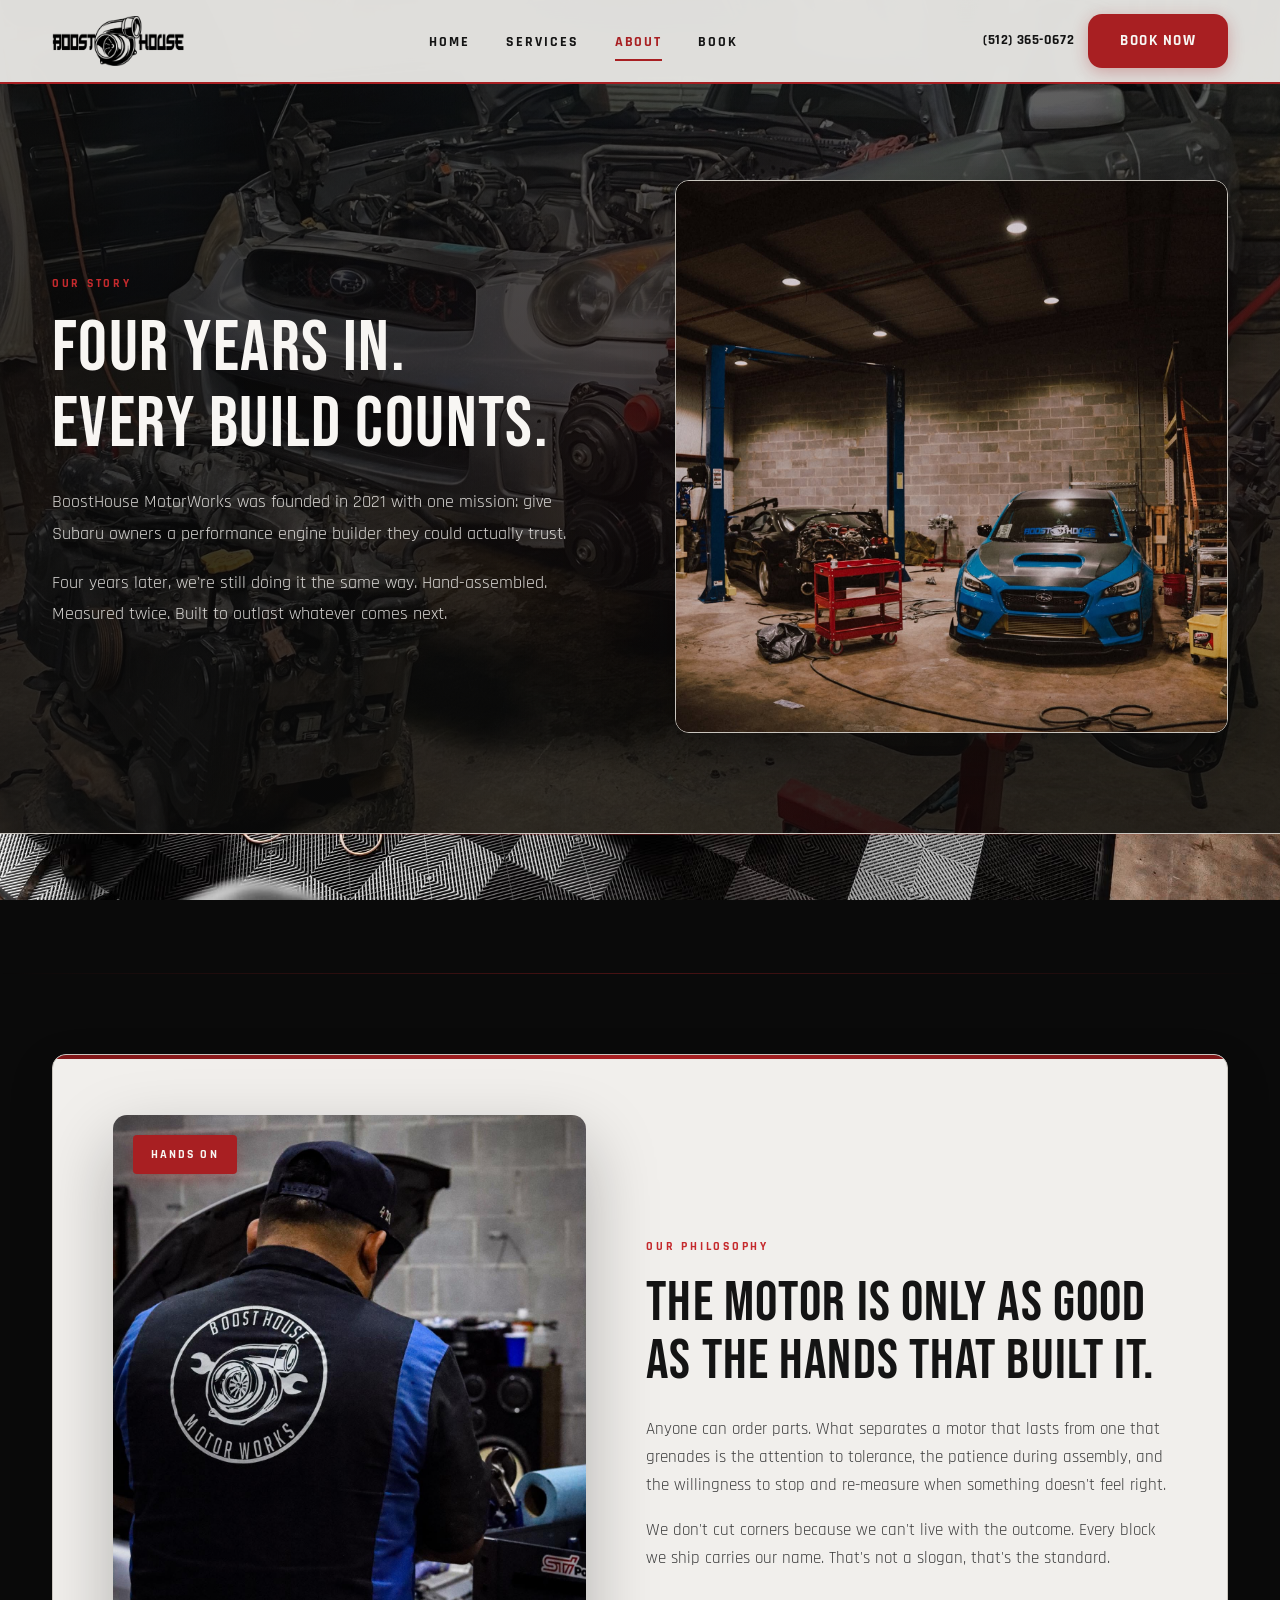
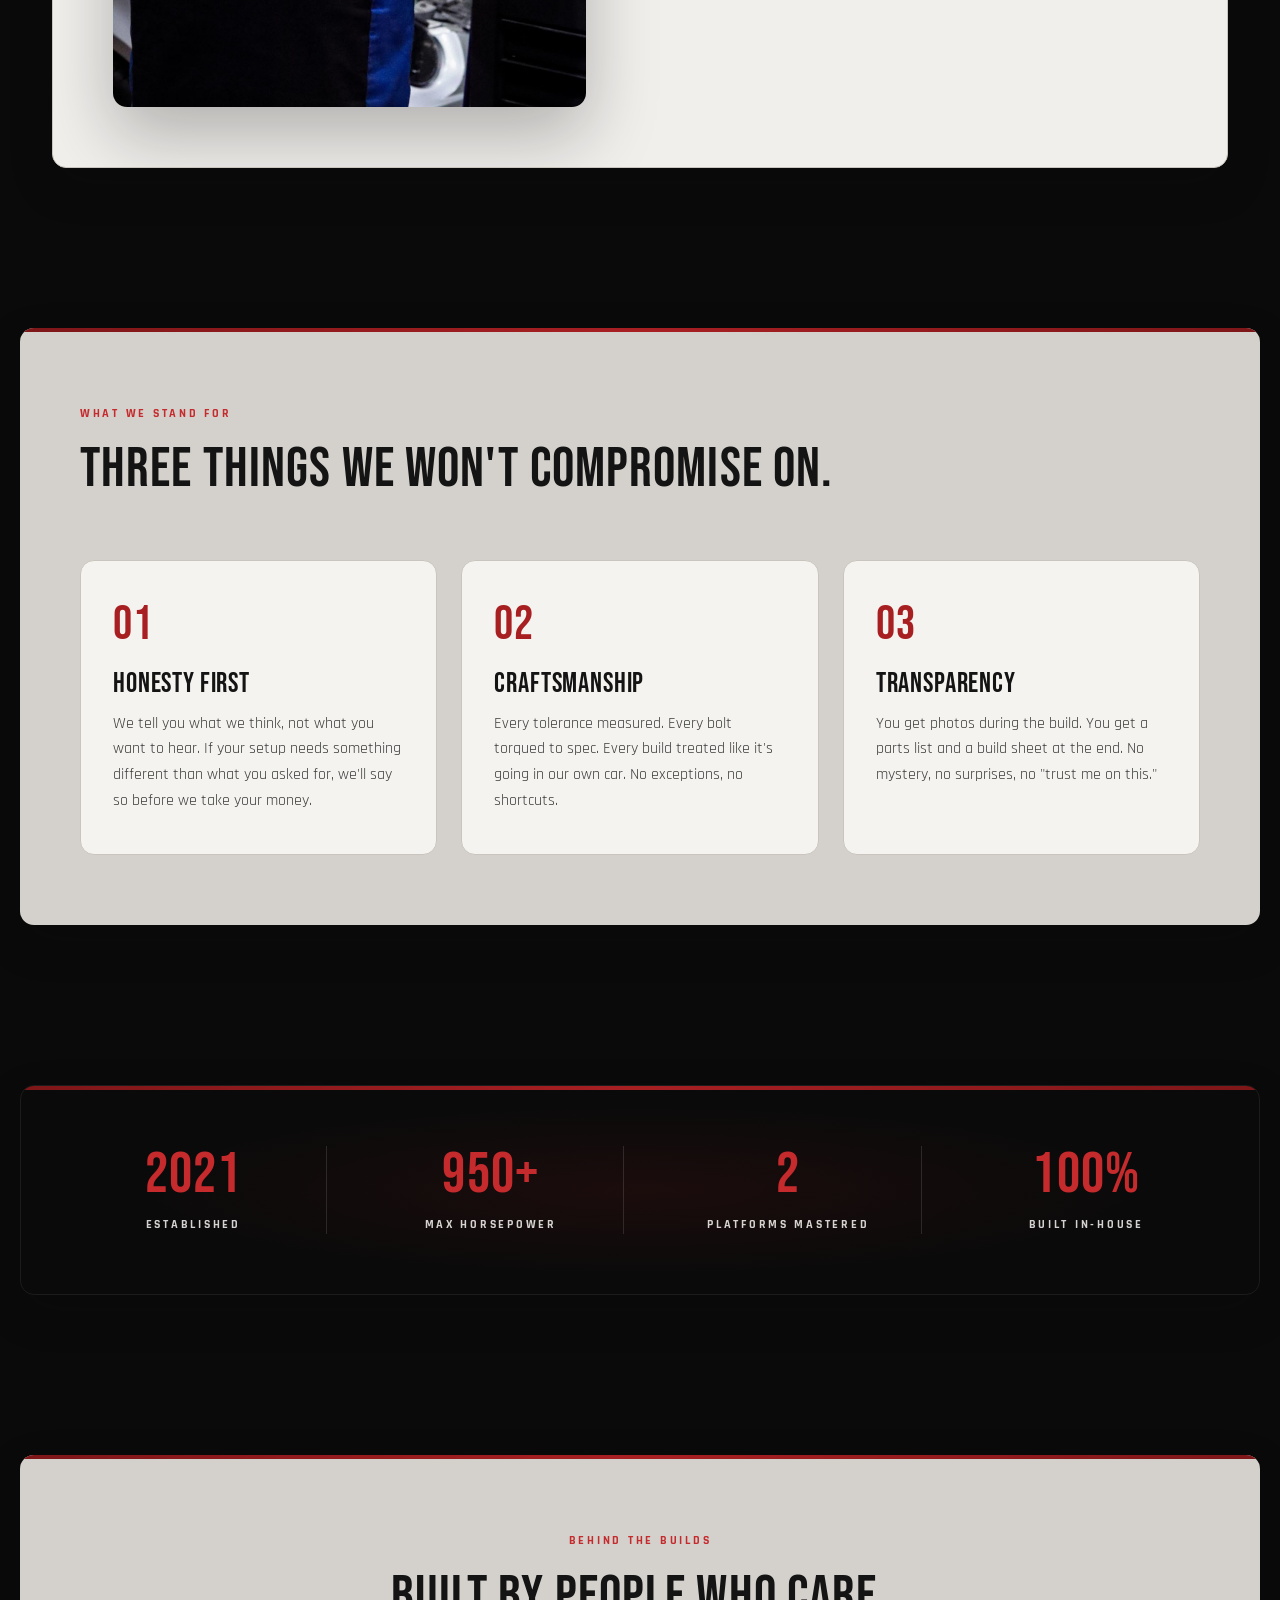
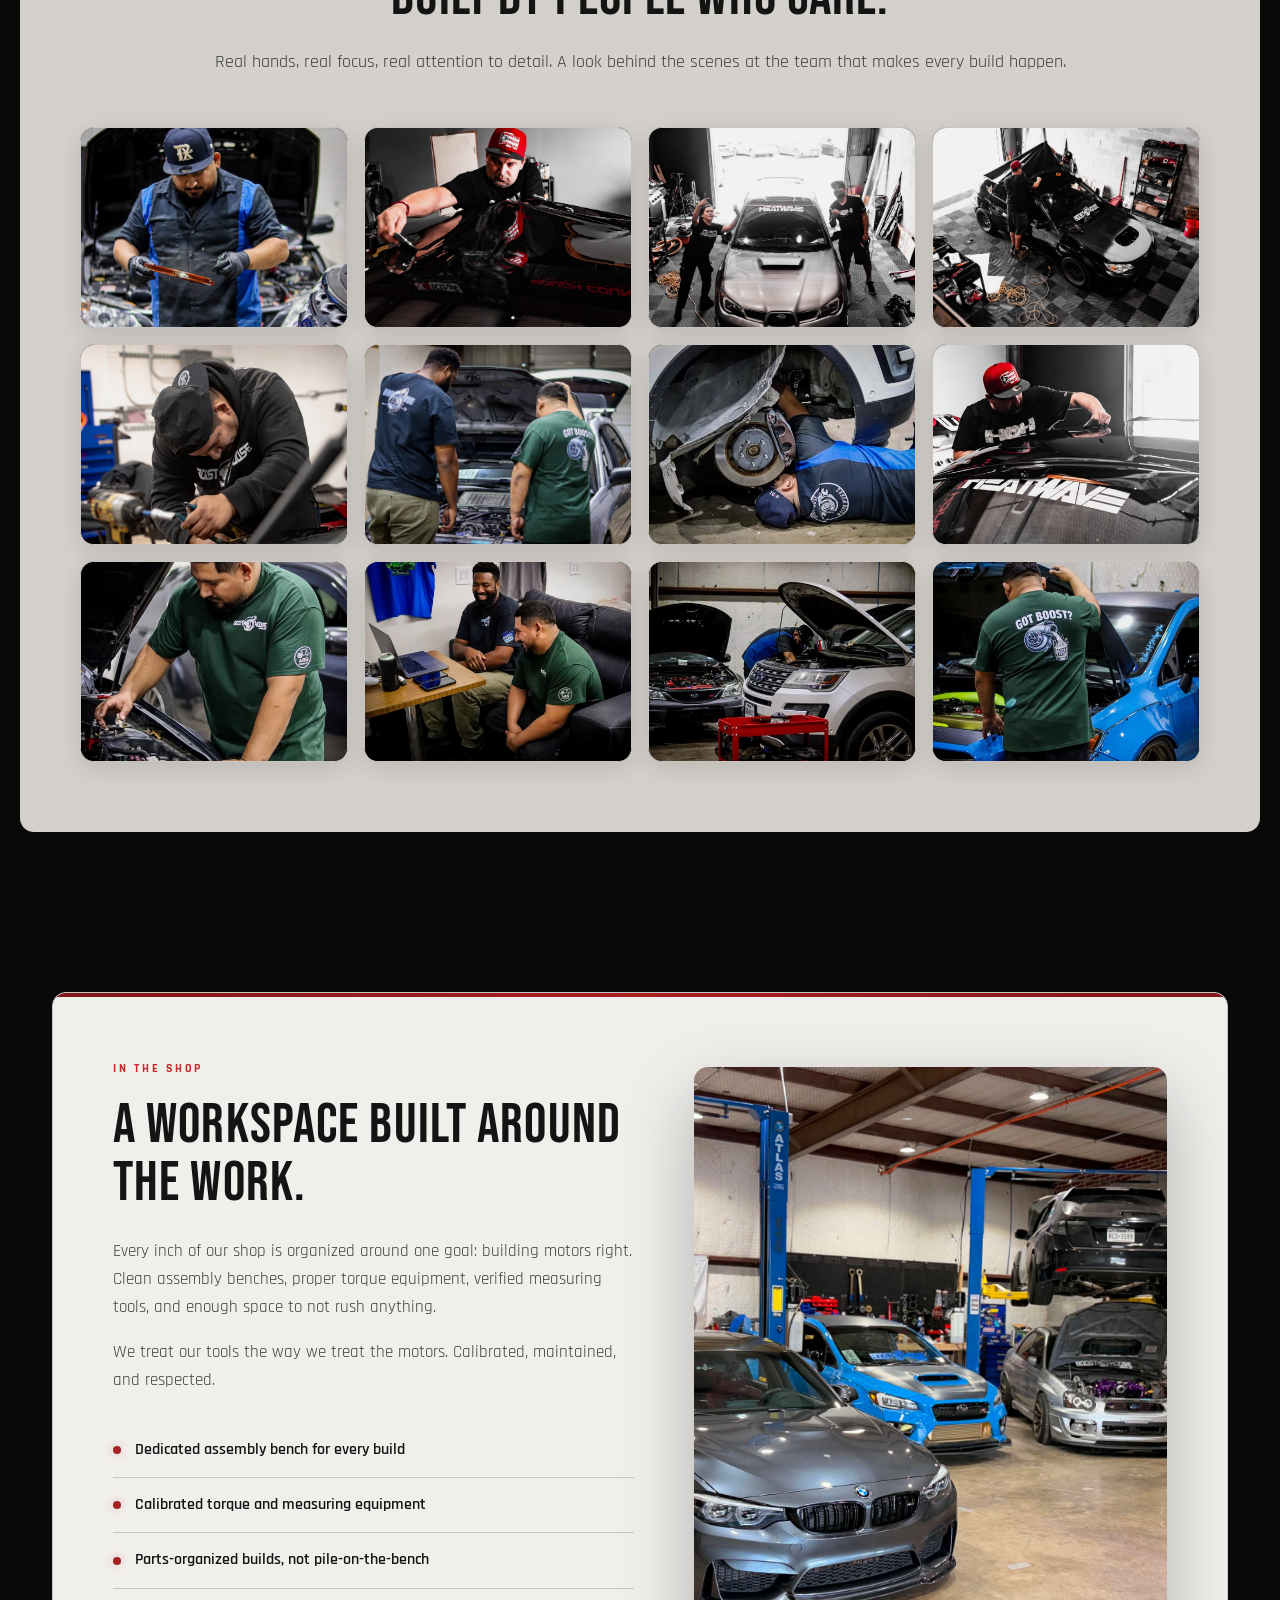
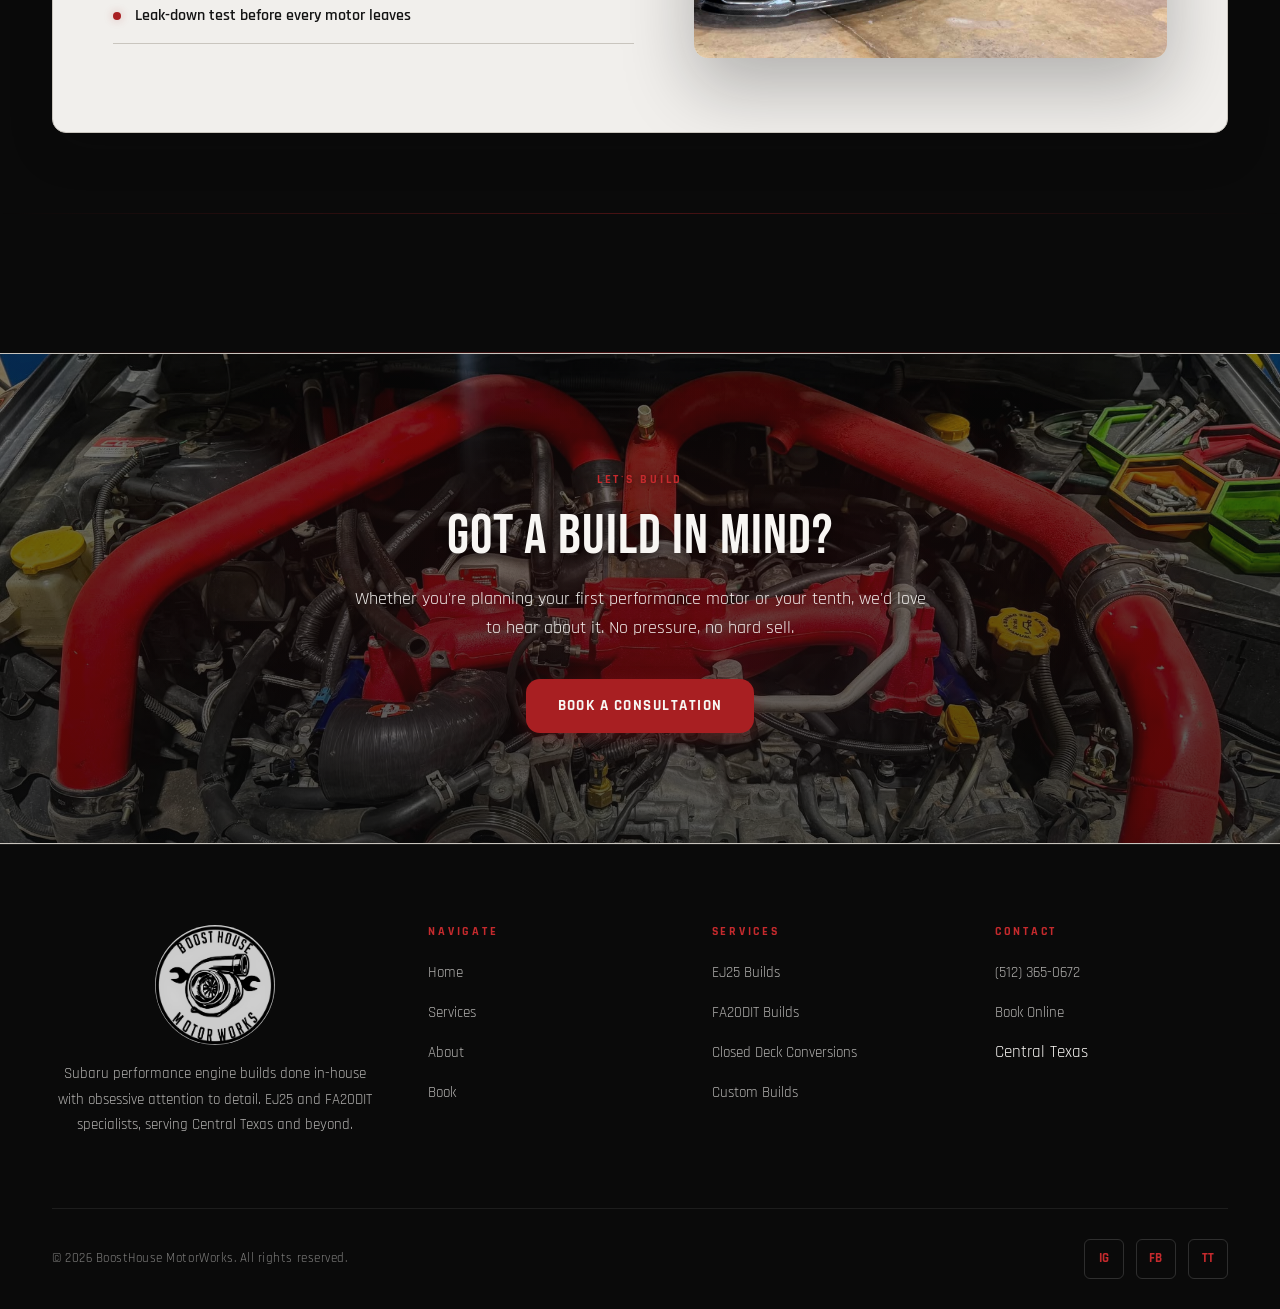
==== commit f69dc471: "Matched Preview repo" ====
--- a/about.html
+++ b/about.html
@@ -15,7 +15,7 @@
 <nav class="nav">
   <div class="nav-inner">
     <a href="index.html" class="brand">
-      <span class="brand-mark">B</span>
+      <img src="assets/logo.png" alt="BoostHouse MotorWorks" class="brand-logo" />
       <span class="brand-name">BoostHouse<small>Motor Works</small></span>
     </a>
     <ul class="nav-links">
@@ -99,22 +99,49 @@
 
 <!-- Stats -->
 <section class="stats-band">
-  <div class="stats-grid">
-    <div class="stat">
-      <div class="stat-num">2021</div>
-      <div class="stat-label">Established</div>
-    </div>
-    <div class="stat">
-      <div class="stat-num">950+</div>
-      <div class="stat-label">Max Horsepower</div>
-    </div>
-    <div class="stat">
-      <div class="stat-num">2</div>
-      <div class="stat-label">Platforms Mastered</div>
-    </div>
-    <div class="stat">
-      <div class="stat-num">100%</div>
-      <div class="stat-label">Built In-House</div>
+  <div class="container">
+    <div class="stats-grid">
+      <div class="stat">
+        <div class="stat-num">2021</div>
+        <div class="stat-label">Established</div>
+      </div>
+      <div class="stat">
+        <div class="stat-num">950+</div>
+        <div class="stat-label">Max Horsepower</div>
+      </div>
+      <div class="stat">
+        <div class="stat-num">2</div>
+        <div class="stat-label">Platforms Mastered</div>
+      </div>
+      <div class="stat">
+        <div class="stat-num">100%</div>
+        <div class="stat-label">Built In-House</div>
+      </div>
+    </div>
+  </div>
+</section>
+
+<!-- Behind the Builds -->
+<section class="builds-section">
+  <div class="container">
+    <div class="section-head section-head--center">
+      <span class="eyebrow">Behind The Builds</span>
+      <h2>Built by people who care.</h2>
+      <p class="lead">Real hands, real focus, real attention to detail. A look behind the scenes at the team that makes every build happen.</p>
+    </div>
+    <div class="builds-grid">
+      <div class="build-item"><img src="assets/team-1.jpg" alt="BoostHouse team at work" loading="lazy" /></div>
+      <div class="build-item"><img src="assets/team-2.jpg" alt="BoostHouse team at work" loading="lazy" /></div>
+      <div class="build-item"><img src="assets/team-3.jpg" alt="BoostHouse team at work" loading="lazy" /></div>
+      <div class="build-item"><img src="assets/team-4.jpg" alt="BoostHouse team at work" loading="lazy" /></div>
+      <div class="build-item"><img src="assets/team-5.jpg" alt="BoostHouse team at work" loading="lazy" /></div>
+      <div class="build-item"><img src="assets/team-6.jpg" alt="BoostHouse team at work" loading="lazy" /></div>
+      <div class="build-item"><img src="assets/team-7.jpg" alt="BoostHouse team at work" loading="lazy" /></div>
+      <div class="build-item"><img src="assets/team-8.jpg" alt="BoostHouse team at work" loading="lazy" /></div>
+      <div class="build-item"><img src="assets/team-9.jpg" alt="BoostHouse team at work" loading="lazy" /></div>
+      <div class="build-item"><img src="assets/team-10.jpg" alt="BoostHouse team at work" loading="lazy" /></div>
+      <div class="build-item"><img src="assets/team-11.jpg" alt="BoostHouse team at work" loading="lazy" /></div>
+      <div class="build-item"><img src="assets/team-12.jpg" alt="BoostHouse team at work" loading="lazy" /></div>
     </div>
   </div>
 </section>
@@ -159,7 +186,7 @@
     <div class="footer-grid">
       <div class="footer-about">
         <div class="footer-brand">
-          <span class="brand-mark">B</span>
+          <img src="assets/logo-footer.png" alt="BoostHouse MotorWorks" class="footer-logo" />
           BoostHouse MotorWorks
         </div>
         <p>Subaru performance engine builds done in-house with obsessive attention to detail. EJ25 and FA20DIT specialists, serving Central Texas and beyond.</p>
@@ -204,4 +231,4 @@
 
 <script src="script.js"></script>
 </body>
-</html>
+</html>
--- a/styles.css
+++ b/styles.css
@@ -73,7 +73,8 @@
 
   /* Layout */
   --container: 1240px;
-  --radius: 8px;
+  --radius: 14px;
+  --radius-sm: 8px;
 }
 
 /* --- Reset --- */
@@ -99,7 +100,7 @@
   right: 0;
   bottom: 0;
   background-image: url('assets/background.jpg');
-  background-size: contain;
+  background-size: cover;
   background-position: center center;
   background-repeat: no-repeat;
   background-color: var(--black);
@@ -198,7 +199,7 @@
 /* --- Layout Helpers --- */
 .container { max-width: var(--container); margin: 0 auto; padding: 0 32px; }
 section { padding: 80px 0; }
-.section-head { max-width: 740px; margin-bottom: 50px; }
+.section-head { max-width: 900px; margin-bottom: 50px; }
 .section-head--center { margin-left: auto; margin-right: auto; text-align: center; }
 .lead { font-size: 1.15rem; color: var(--text-muted); margin-top: 18px; line-height: 1.7; }
 
@@ -236,10 +237,10 @@
 /* --- Navigation --- */
 .nav {
   position: fixed; top: 0; left: 0; right: 0; z-index: 100;
-  background: rgba(10, 12, 15, 0.85);
+  background: rgba(232, 230, 227, 0.96);
   backdrop-filter: blur(16px);
   -webkit-backdrop-filter: blur(16px);
-  border-bottom: 1px solid var(--carbon-line);
+  border-bottom: 2px solid var(--red);
   transition: background 0.3s ease;
 }
 .nav-inner {
@@ -249,8 +250,17 @@
 .brand {
   display: flex; align-items: center; gap: 12px;
   font-family: var(--font-display); font-size: 1.5rem; font-weight: 400;
-  color: var(--text-bright); letter-spacing: 0.04em; text-transform: uppercase;
-}
+  color: var(--ink); letter-spacing: 0.04em; text-transform: uppercase;
+}
+/* Logo image in nav */
+.brand-logo {
+  height: 50px;
+  width: auto;
+  display: block;
+  object-fit: contain;
+  flex-shrink: 0;
+}
+/* Legacy brand-mark (square B) - kept hidden as fallback */
 .brand-mark {
   width: 42px; height: 42px; border-radius: 6px;
   background: var(--copper); color: var(--text-bright);
@@ -258,34 +268,34 @@
   font-family: var(--font-display); font-weight: 400; font-size: 1.4rem;
   box-shadow: var(--shadow-copper);
 }
-.brand-name { display: flex; flex-direction: column; line-height: 1; }
+.brand-name { display: none; }
 .brand-name small {
   font-family: var(--font-body); font-size: 0.62rem; font-weight: 700;
-  color: var(--copper-bright); letter-spacing: 0.26em;
+  color: var(--red); letter-spacing: 0.26em;
   text-transform: uppercase; margin-top: 4px;
 }
 .nav-links { display: flex; align-items: center; gap: 36px; list-style: none; }
 .nav-links a {
   font-family: var(--font-body); font-size: 0.88rem; font-weight: 700;
-  color: var(--text-bright); letter-spacing: 0.14em; text-transform: uppercase;
+  color: var(--ink); letter-spacing: 0.14em; text-transform: uppercase;
   position: relative; padding: 6px 0; transition: color 0.2s ease;
 }
-.nav-links a:hover, .nav-links a.is-active { color: var(--copper-bright); }
+.nav-links a:hover, .nav-links a.is-active { color: var(--red); }
 .nav-links a.is-active::after {
   content: ''; position: absolute; left: 0; right: 0; bottom: -4px;
-  height: 2px; background: var(--copper);
+  height: 2px; background: var(--red);
 }
 .nav-cta { display: flex; align-items: center; gap: 14px; }
 .nav-phone {
   display: flex; align-items: center; gap: 8px;
   font-family: var(--font-body); font-weight: 700;
-  color: var(--text-bright); font-size: 0.9rem; letter-spacing: 0.04em;
-}
-.nav-phone:hover { color: var(--copper-bright); }
+  color: var(--ink); font-size: 0.9rem; letter-spacing: 0.04em;
+}
+.nav-phone:hover { color: var(--red); }
 
 .hamburger { display: none; width: 42px; height: 42px; align-items: center; justify-content: center; }
-.hamburger span { display: block; width: 24px; height: 2px; background: var(--text-bright); position: relative; transition: all 0.3s ease; }
-.hamburger span::before, .hamburger span::after { content: ''; position: absolute; left: 0; width: 100%; height: 2px; background: var(--text-bright); transition: all 0.3s ease; }
+.hamburger span { display: block; width: 24px; height: 2px; background: var(--ink); position: relative; transition: all 0.3s ease; }
+.hamburger span::before, .hamburger span::after { content: ''; position: absolute; left: 0; width: 100%; height: 2px; background: var(--ink); transition: all 0.3s ease; }
 .hamburger span::before { top: -7px; }
 .hamburger span::after { top: 7px; }
 .hamburger.is-open span { background: transparent; }
@@ -334,7 +344,9 @@
 /* --- Marquee --- */
 .marquee {
   background: var(--black); color: var(--text-bright); padding: 22px 0;
-  overflow: hidden; border-top: 1px solid var(--black); border-bottom: 1px solid var(--black);
+  overflow: hidden;
+  border-top: 3px solid var(--red);
+  border-bottom: 3px solid var(--red);
 }
 .marquee-track { display: flex; gap: 48px; animation: marquee 40s linear infinite; width: max-content; }
 .marquee:hover .marquee-track { animation-play-state: paused; }
@@ -347,7 +359,6 @@
 @keyframes marquee { from { transform: translateX(0); } to { transform: translateX(-50%); } }
 @media (prefers-reduced-motion: reduce) { .marquee-track { animation: none; } }
 
-/* --- Intro Grid --- */
 /* --- Intro Grid (transparent section, solid content card) --- */
 .intro { background: transparent; position: relative; }
 .intro .container { position: relative; z-index: 1; }
@@ -358,6 +369,17 @@
   border-radius: var(--radius);
   padding: 60px;
   box-shadow: var(--shadow-lift);
+  position: relative;
+  overflow: hidden;
+}
+.intro-grid::before {
+  content: '';
+  position: absolute;
+  top: 0;
+  left: 0;
+  right: 0;
+  height: 4px;
+  background: linear-gradient(90deg, var(--red-deep) 0%, var(--red) 50%, var(--red-deep) 100%);
 }
 .intro-media {
   position: relative; aspect-ratio: 4 / 5; border-radius: var(--radius);
@@ -373,7 +395,6 @@
 .intro-content h2 { margin-bottom: 24px; }
 .intro-content p { color: var(--ink-muted); margin-bottom: 18px; font-size: 1.05rem; }
 
-/* --- Services Grid --- */
 /* --- Services Grid (transparent section, card container) --- */
 .services { background: transparent; position: relative; }
 .services > .container {
@@ -381,6 +402,17 @@
   border-radius: var(--radius);
   padding: 70px 60px;
   box-shadow: var(--shadow-lift);
+  position: relative;
+  overflow: hidden;
+}
+.services > .container::before {
+  content: '';
+  position: absolute;
+  top: 0;
+  left: 0;
+  right: 0;
+  height: 4px;
+  background: linear-gradient(90deg, var(--red-deep) 0%, var(--red) 50%, var(--red-deep) 100%);
 }
 .services-grid { display: grid; grid-template-columns: repeat(3, 1fr); gap: 24px; }
 .service-card {
@@ -417,6 +449,18 @@
   border-radius: var(--radius);
   padding: 70px 60px;
   box-shadow: var(--shadow-lift);
+  position: relative;
+  overflow: hidden;
+}
+.packages > .container::before {
+  content: '';
+  position: absolute;
+  top: 0;
+  left: 0;
+  right: 0;
+  height: 4px;
+  background: linear-gradient(90deg, var(--red-deep) 0%, var(--red) 50%, var(--red-deep) 100%);
+  z-index: 2;
 }
 .packages::before {
   content: ''; position: absolute; inset: 0;
@@ -555,23 +599,45 @@
   display: block; margin-bottom: 4px;
 }
 
-/* --- Stats Band --- */
+/* --- Stats Band (now a contained card) --- */
 .stats-band {
-  background: var(--black); padding: 70px 0;
-  border-top: 1px solid var(--surface-line); border-bottom: 1px solid var(--surface-line);
-  position: relative; overflow: hidden;
-}
-.stats-band::before {
-  content: ''; position: absolute; inset: 0;
+  background: transparent;
+  padding: 80px 0;
+  position: relative;
+}
+.stats-band .container {
+  background: var(--black);
+  border-radius: var(--radius);
+  padding: 60px 40px;
+  box-shadow: var(--shadow-lift);
+  position: relative;
+  overflow: hidden;
+  border: 1px solid var(--black-lift);
+}
+.stats-band .container::before {
+  content: '';
+  position: absolute;
+  top: 0;
+  left: 0;
+  right: 0;
+  height: 4px;
+  background: linear-gradient(90deg, var(--red-deep) 0%, var(--red) 50%, var(--red-deep) 100%);
+  z-index: 2;
+}
+.stats-band .container::after {
+  content: '';
+  position: absolute;
+  inset: 0;
   background: radial-gradient(ellipse at center, var(--copper-glow) 0%, transparent 60%);
-  opacity: 0.4; pointer-events: none;
+  opacity: 0.4;
+  pointer-events: none;
+  z-index: 0;
 }
 .stats-grid {
   display: grid; grid-template-columns: repeat(4, 1fr); gap: 32px;
-  max-width: var(--container); margin: 0 auto; padding: 0 32px;
   position: relative; z-index: 1;
 }
-.stat { text-align: center; padding: 0 20px; border-right: 1px solid rgba(255, 255, 255, 0.1); }
+.stat { text-align: center; padding: 0 20px; border-right: 1px solid rgba(255, 255, 255, 0.12); }
 .stat:last-child { border-right: none; }
 .stat-num {
   font-family: var(--font-display); font-size: clamp(2.6rem, 4.5vw, 3.6rem);
@@ -580,7 +646,7 @@
 }
 .stat-label {
   font-family: var(--font-body); font-size: 0.78rem; text-transform: uppercase;
-  letter-spacing: 0.22em; font-weight: 700; color: var(--text-bright); opacity: 0.8;
+  letter-spacing: 0.22em; font-weight: 700; color: var(--text-bright); opacity: 0.85;
 }
 
 /* --- Gallery (transparent section, card container) --- */
@@ -590,6 +656,17 @@
   border-radius: var(--radius);
   padding: 70px 60px;
   box-shadow: var(--shadow-lift);
+  position: relative;
+  overflow: hidden;
+}
+.gallery > .container::before {
+  content: '';
+  position: absolute;
+  top: 0;
+  left: 0;
+  right: 0;
+  height: 4px;
+  background: linear-gradient(90deg, var(--red-deep) 0%, var(--red) 50%, var(--red-deep) 100%);
 }
 .gallery-grid { display: grid; grid-template-columns: repeat(3, 1fr); gap: 16px; }
 .gallery-item {
@@ -601,7 +678,58 @@
 .gallery-item img { width: 100%; height: 100%; object-fit: cover; transition: transform 0.5s ease; filter: brightness(0.95); }
 .gallery-item:hover img { transform: scale(1.06); filter: brightness(1.05); }
 
-/* --- Feature Section --- */
+/* --- Builds Gallery (used on services and about pages) --- */
+.builds-section { background: transparent; }
+.builds-section > .container {
+  background: var(--chrome-dark);
+  border-radius: var(--radius);
+  padding: 70px 60px;
+  box-shadow: var(--shadow-lift);
+  position: relative;
+  overflow: hidden;
+}
+.builds-section > .container::before {
+  content: '';
+  position: absolute;
+  top: 0;
+  left: 0;
+  right: 0;
+  height: 4px;
+  background: linear-gradient(90deg, var(--red-deep) 0%, var(--red) 50%, var(--red-deep) 100%);
+}
+.builds-grid {
+  display: grid;
+  grid-template-columns: repeat(4, 1fr);
+  gap: 16px;
+}
+.build-item {
+  position: relative;
+  aspect-ratio: 4 / 3;
+  border-radius: var(--radius);
+  overflow: hidden;
+  box-shadow: var(--shadow-soft);
+  cursor: pointer;
+  transition: all 0.3s ease;
+  border: 1px solid var(--carbon-line);
+  background: var(--black);
+}
+.build-item:hover {
+  transform: translateY(-4px);
+  box-shadow: var(--shadow-lift);
+  border-color: var(--copper);
+}
+.build-item img {
+  width: 100%;
+  height: 100%;
+  object-fit: cover;
+  transition: transform 0.5s ease;
+  filter: brightness(0.95);
+}
+.build-item:hover img {
+  transform: scale(1.06);
+  filter: brightness(1.05);
+}
+
 /* --- Feature Section (transparent section, solid content card) --- */
 .feature { background: transparent; overflow: hidden; position: relative; }
 .feature-grid {
@@ -611,6 +739,17 @@
   border-radius: var(--radius);
   padding: 60px;
   box-shadow: var(--shadow-lift);
+  position: relative;
+  overflow: hidden;
+}
+.feature-grid::before {
+  content: '';
+  position: absolute;
+  top: 0;
+  left: 0;
+  right: 0;
+  height: 4px;
+  background: linear-gradient(90deg, var(--red-deep) 0%, var(--red) 50%, var(--red-deep) 100%);
 }
 .feature-content h2 { margin-bottom: 24px; }
 .feature-content p { color: var(--ink-muted); margin-bottom: 18px; font-size: 1.05rem; }
@@ -633,23 +772,30 @@
 /* --- CTA Strip --- */
 .cta-strip {
   background: var(--black); color: var(--text-bright);
-  padding: 90px 0; text-align: center; position: relative; overflow: hidden;
+  padding: 110px 0; text-align: center; position: relative; overflow: hidden;
   border-top: 1px solid var(--carbon-line); border-bottom: 1px solid var(--carbon-line);
 }
 .cta-strip::before {
   content: ''; position: absolute; inset: 0;
-  background: radial-gradient(ellipse at center, rgba(10, 10, 10, 0.5) 0%, transparent 60%),
-              radial-gradient(ellipse at 30% 50%, var(--copper-glow), transparent 60%);
-  pointer-events: none;
+  background-image: url('assets/builds-hero.jpg');
+  background-size: cover;
+  background-position: center center;
+  background-repeat: no-repeat;
+  opacity: 0.7;
+  z-index: 0;
 }
 .cta-strip::after {
   content: ''; position: absolute; inset: 0;
-  background: var(--carbon-texture); background-size: 28px 28px;
-  opacity: 0.3; pointer-events: none;
-}
-.cta-strip .container { position: relative; z-index: 1; }
-.cta-strip h2 { margin-bottom: 18px; max-width: 760px; margin-left: auto; margin-right: auto; color: var(--text-bright); }
-.cta-strip p { color: var(--text-bright); opacity: 0.9; max-width: 580px; margin: 0 auto 36px; font-size: 1.1rem; }
+  background:
+    linear-gradient(180deg, rgba(10, 10, 10, 0.35) 0%, rgba(10, 10, 10, 0.55) 100%),
+    radial-gradient(ellipse at center, rgba(168, 31, 34, 0.18) 0%, transparent 65%);
+  z-index: 1;
+  pointer-events: none;
+}
+.cta-strip .container { position: relative; z-index: 2; }
+.cta-strip h2 { margin-bottom: 18px; max-width: 760px; margin-left: auto; margin-right: auto; color: var(--text-bright); text-shadow: 0 2px 12px rgba(0, 0, 0, 0.5); }
+.cta-strip p { color: var(--text-bright); opacity: 0.95; max-width: 580px; margin: 0 auto 36px; font-size: 1.1rem; text-shadow: 0 1px 8px rgba(0, 0, 0, 0.5); }
+.cta-strip .eyebrow { text-shadow: 0 1px 6px rgba(0, 0, 0, 0.6); }
 
 /* --- Booking Page --- */
 .booking-wrap { padding-top: 130px; padding-bottom: 110px; background: transparent; min-height: 80vh; }
@@ -658,6 +804,17 @@
   border-radius: var(--radius);
   padding: 70px 60px;
   box-shadow: var(--shadow-lift);
+  position: relative;
+  overflow: hidden;
+}
+.booking-wrap > .container::before {
+  content: '';
+  position: absolute;
+  top: 0;
+  left: 0;
+  right: 0;
+  height: 4px;
+  background: linear-gradient(90deg, var(--red-deep) 0%, var(--red) 50%, var(--red-deep) 100%);
 }
 .booking-grid { display: grid; grid-template-columns: 1.4fr 1fr; gap: 48px; align-items: start; }
 .booking-main h1 { margin-bottom: 16px; }
@@ -797,6 +954,17 @@
   border-radius: var(--radius);
   padding: 70px 60px;
   box-shadow: var(--shadow-lift);
+  position: relative;
+  overflow: hidden;
+}
+.process > .container::before {
+  content: '';
+  position: absolute;
+  top: 0;
+  left: 0;
+  right: 0;
+  height: 4px;
+  background: linear-gradient(90deg, var(--red-deep) 0%, var(--red) 50%, var(--red-deep) 100%);
 }
 .process-grid {
   display: grid; grid-template-columns: repeat(4, 1fr); gap: 24px;
@@ -830,9 +998,19 @@
 }
 .footer-grid { display: grid; grid-template-columns: 1.4fr 1fr 1fr 1fr; gap: 50px; margin-bottom: 50px; }
 .footer-brand {
-  display: flex; align-items: center; gap: 12px; color: var(--text-bright);
-  font-family: var(--font-display); font-size: 1.5rem; font-weight: 400;
+  display: flex; align-items: center; justify-content: center; gap: 0; color: var(--text-bright);
+  font-family: var(--font-display); font-size: 0; font-weight: 400;
   margin-bottom: 16px; letter-spacing: 0.04em; text-transform: uppercase;
+}
+.footer-logo {
+  height: 120px;
+  width: 120px;
+  display: block;
+  object-fit: cover;
+  border-radius: 50%;
+  flex-shrink: 0;
+  margin-left: auto;
+  margin-right: auto;
 }
 .footer-col h4 {
   color: var(--red-bright); font-family: var(--font-body); font-size: 0.78rem;
@@ -842,7 +1020,8 @@
 .footer-col li { margin-bottom: 12px; }
 .footer-col a { color: var(--text-bright); opacity: 0.7; font-size: 0.94rem; transition: all 0.2s ease; }
 .footer-col a:hover { color: var(--red-bright); opacity: 1; }
-.footer-about p { color: var(--text-bright); opacity: 0.7; font-size: 0.94rem; line-height: 1.7; margin-bottom: 20px; }
+.footer-about p { color: var(--text-bright); opacity: 0.7; font-size: 0.94rem; line-height: 1.7; margin-bottom: 20px; text-align: center; }
+.footer-about { text-align: center; }
 .footer-bottom {
   display: flex; justify-content: space-between; align-items: center;
   padding-top: 30px; border-top: 1px solid rgba(255, 255, 255, 0.08);
@@ -892,6 +1071,7 @@
   .values-grid { grid-template-columns: repeat(2, 1fr); }
   .process-grid { grid-template-columns: repeat(2, 1fr); }
   .gallery-grid { grid-template-columns: repeat(2, 1fr); }
+  .builds-grid { grid-template-columns: repeat(3, 1fr); }
   .booking-grid { grid-template-columns: 1fr; gap: 40px; }
   .info-panel { position: static; }
 }
@@ -902,24 +1082,29 @@
   .packages > .container,
   .gallery > .container,
   .process > .container,
-  .booking-wrap > .container { padding: 50px 36px; }
+  .booking-wrap > .container,
+  .builds-section > .container { padding: 50px 36px; }
   .intro-grid, .feature-grid { padding: 40px 32px; }
+  .builds-grid { grid-template-columns: repeat(2, 1fr); }
+  .brand-name { display: none; }
+  .brand-logo { height: 44px; }
   .nav-links { display: none; }
   .nav-phone { display: none; }
   .hamburger { display: flex; }
   .nav-links.is-open {
     display: flex; position: fixed; top: 72px; left: 0; right: 0;
-    flex-direction: column; background: var(--carbon);
+    flex-direction: column; background: var(--chrome);
     padding: 30px 32px; gap: 20px;
-    box-shadow: 0 20px 50px rgba(0, 0, 0, 0.7);
-    border-bottom: 1px solid var(--carbon-line);
+    box-shadow: 0 20px 50px rgba(0, 0, 0, 0.25);
+    border-bottom: 2px solid var(--red);
   }
   .nav-links.is-open a { font-size: 1rem; padding: 10px 0; }
   .hero { min-height: auto; padding: 140px 0 80px; }
   .hero-stats { display: none; }
+  .stats-band .container { padding: 40px 24px; }
   .stats-grid { grid-template-columns: repeat(2, 1fr); gap: 40px 20px; }
   .stat:nth-child(2) { border-right: none; }
-  .stats-grid .stat { padding: 20px 10px; border-bottom: 1px solid var(--carbon-line); }
+  .stats-grid .stat { padding: 20px 10px; border-bottom: 1px solid rgba(255, 255, 255, 0.1); }
   .stats-grid .stat:nth-child(3), .stats-grid .stat:nth-child(4) { border-bottom: none; }
   .package-header { flex-direction: column; align-items: flex-start; }
   .footer-grid { grid-template-columns: 1fr 1fr; gap: 40px; }
@@ -928,12 +1113,15 @@
 }
 @media (max-width: 560px) {
   .services-grid, .package-grid, .gallery-grid, .values-grid, .process-grid, .form-grid-2 { grid-template-columns: 1fr; }
+  .builds-grid { grid-template-columns: repeat(2, 1fr); }
   .services > .container,
   .packages > .container,
   .gallery > .container,
   .process > .container,
-  .booking-wrap > .container { padding: 36px 22px; }
+  .booking-wrap > .container,
+  .builds-section > .container { padding: 36px 22px; }
   .intro-grid, .feature-grid { padding: 32px 22px; }
+  .brand-logo { height: 38px; }
   .stats-grid { grid-template-columns: 1fr; gap: 30px; }
   .stat { border-right: none !important; border-bottom: 1px solid var(--carbon-line); padding-bottom: 20px; }
   .stat:last-child { border-bottom: none; }
@@ -943,4 +1131,4 @@
   .hero-sub { font-size: 1.05rem; }
   .booking-widget { padding: 24px; }
   h2 { font-size: 2rem; }
-}
+}
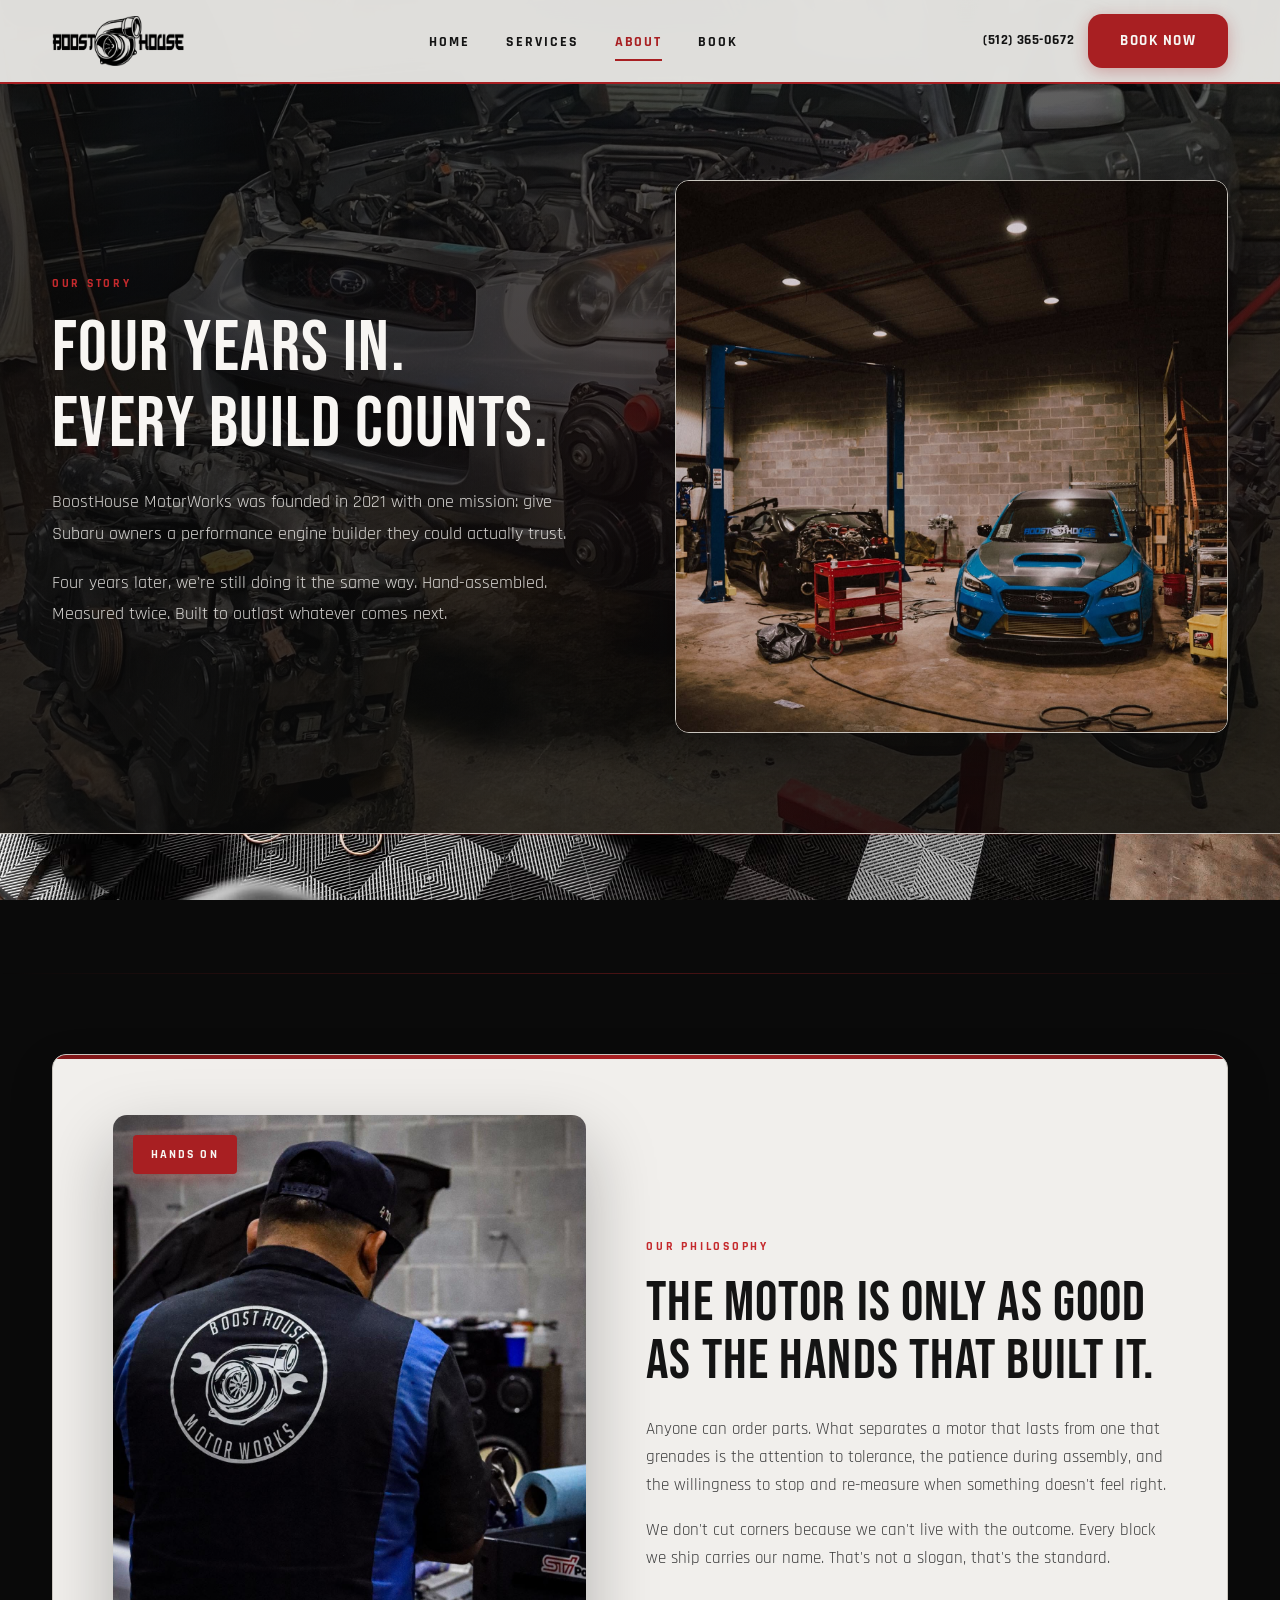
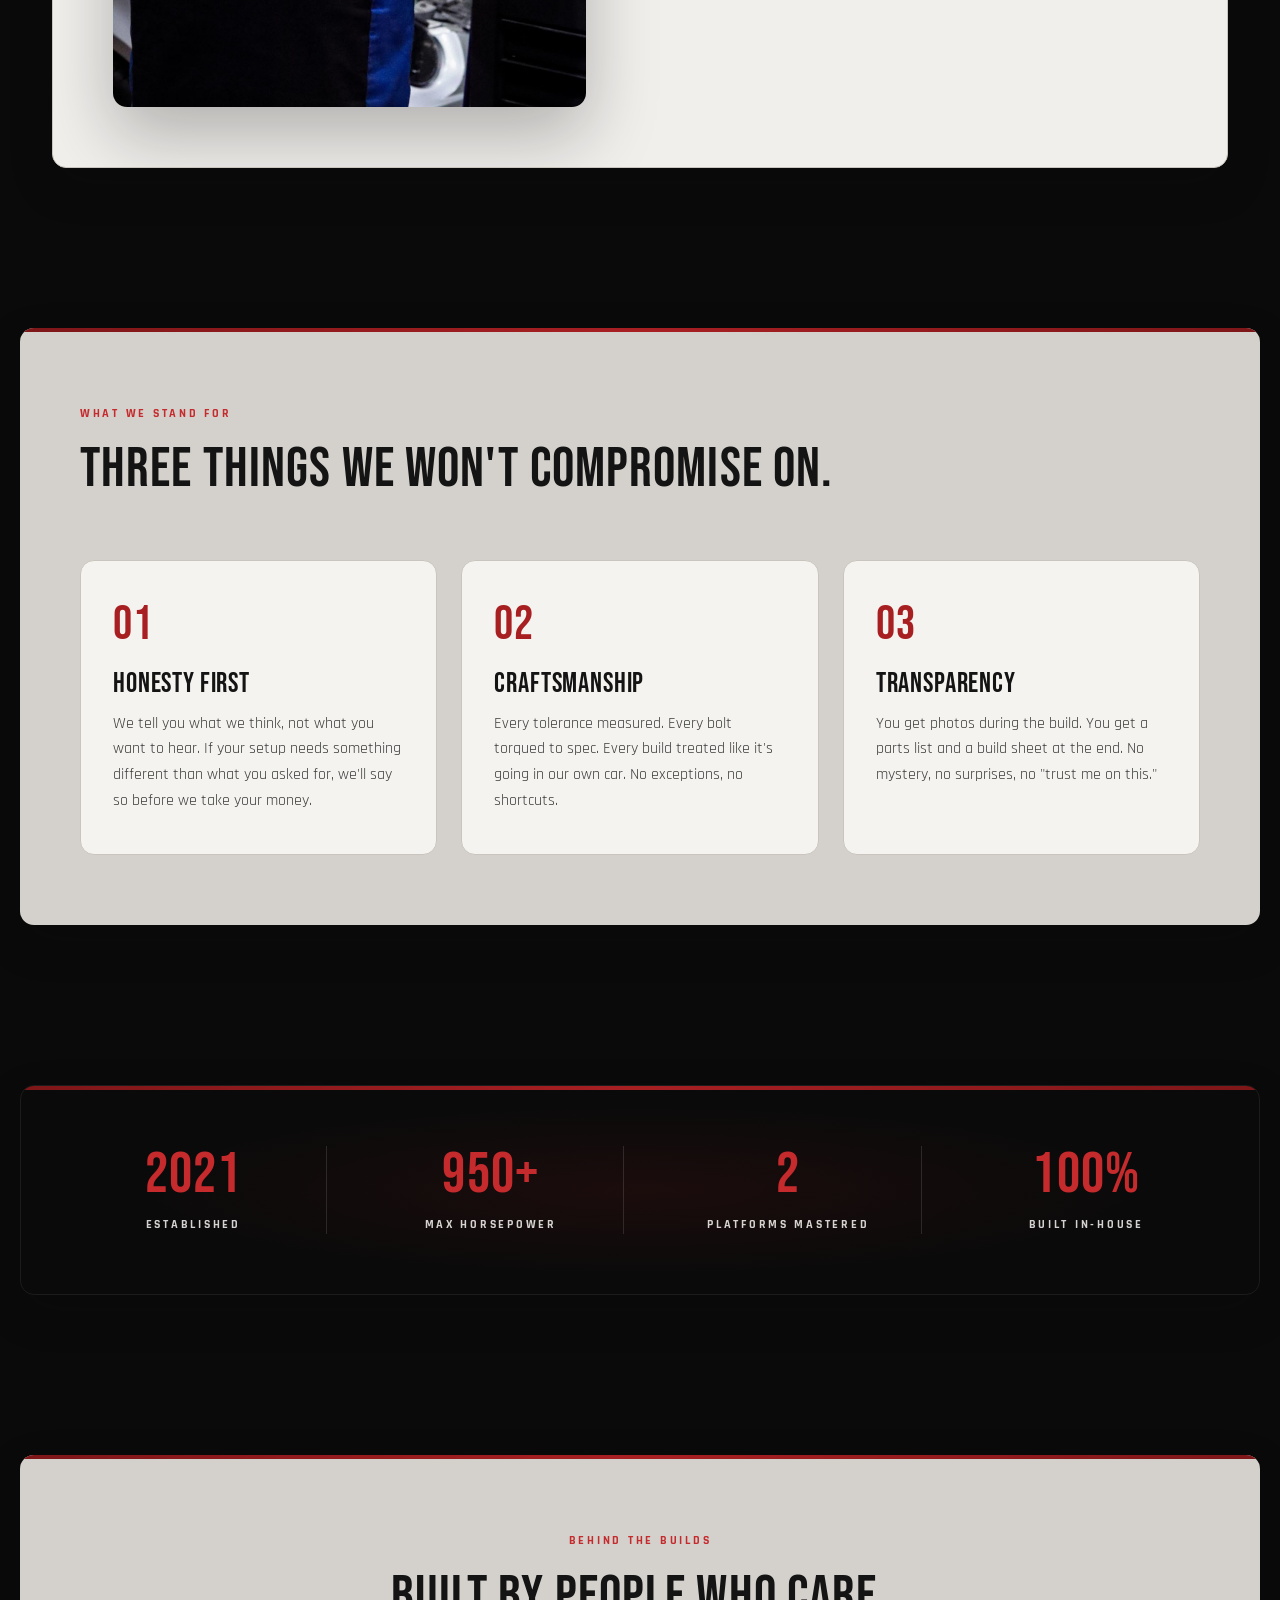
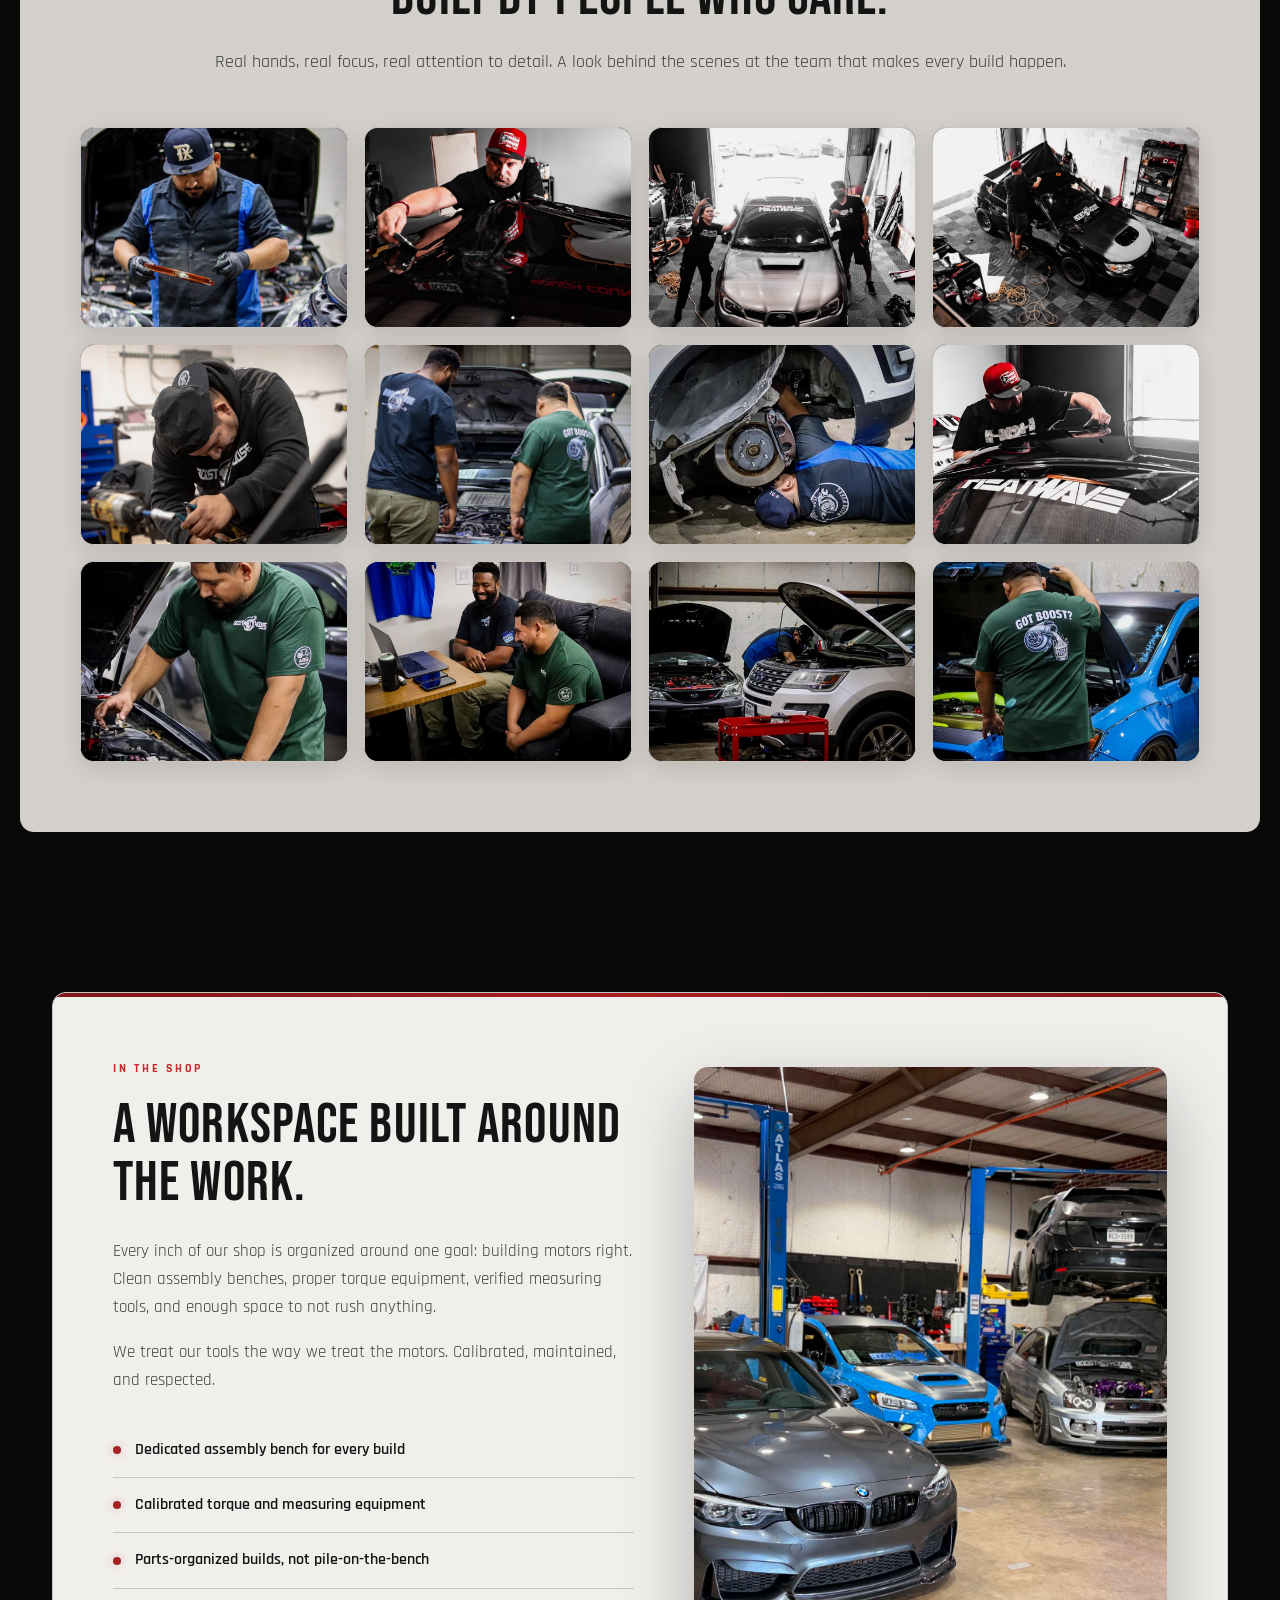
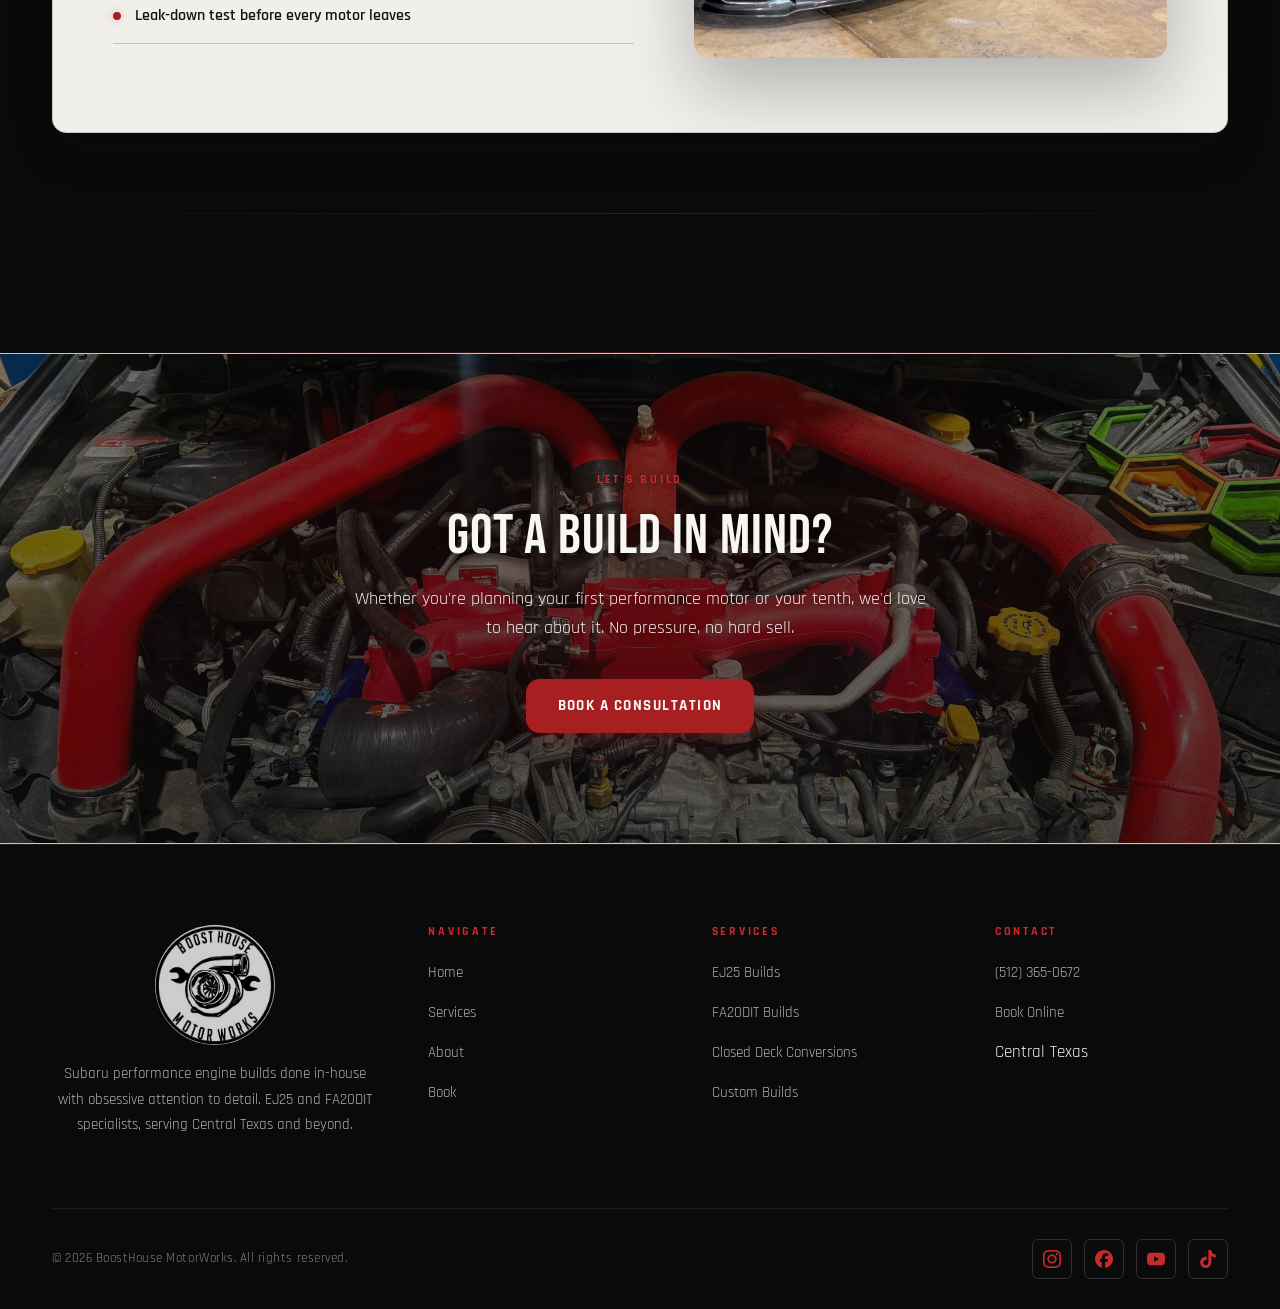
==== commit 941bd19e: "updated added calendly and updates social medias" ====
--- a/about.html
+++ b/about.html
@@ -221,9 +221,18 @@
     <div class="footer-bottom">
       <p>© 2026 BoostHouse MotorWorks. All rights reserved.</p>
       <div class="footer-social">
-        <a href="#" aria-label="Instagram">IG</a>
-        <a href="#" aria-label="Facebook">FB</a>
-        <a href="#" aria-label="TikTok">TT</a>
+        <a href="https://www.instagram.com/boosthouse_motorworks" target="_blank" rel="noopener noreferrer" aria-label="Instagram">
+          <svg viewBox="0 0 24 24" width="18" height="18" fill="currentColor" aria-hidden="true"><path d="M12 2.163c3.204 0 3.584.012 4.85.07 3.252.148 4.771 1.691 4.919 4.919.058 1.265.069 1.645.069 4.849 0 3.205-.012 3.584-.069 4.849-.149 3.225-1.664 4.771-4.919 4.919-1.266.058-1.644.07-4.85.07-3.204 0-3.584-.012-4.849-.07-3.26-.149-4.771-1.699-4.919-4.92-.058-1.265-.07-1.644-.07-4.849 0-3.204.013-3.583.07-4.849.149-3.227 1.664-4.771 4.919-4.919 1.266-.057 1.645-.069 4.849-.069zm0-2.163c-3.259 0-3.667.014-4.947.072-4.358.2-6.78 2.618-6.98 6.98-.059 1.281-.073 1.689-.073 4.948 0 3.259.014 3.668.072 4.948.2 4.358 2.618 6.78 6.98 6.98 1.281.058 1.689.072 4.948.072 3.259 0 3.668-.014 4.948-.072 4.354-.2 6.782-2.618 6.979-6.98.059-1.28.073-1.689.073-4.948 0-3.259-.014-3.667-.072-4.947-.196-4.354-2.617-6.78-6.979-6.98-1.281-.059-1.69-.073-4.949-.073zm0 5.838c-3.403 0-6.162 2.759-6.162 6.162s2.759 6.163 6.162 6.163 6.162-2.759 6.162-6.163c0-3.403-2.759-6.162-6.162-6.162zm0 10.162c-2.209 0-4-1.79-4-4 0-2.209 1.791-4 4-4s4 1.791 4 4c0 2.21-1.791 4-4 4zm6.406-11.845c-.796 0-1.441.645-1.441 1.44s.645 1.44 1.441 1.44c.795 0 1.439-.645 1.439-1.44s-.644-1.44-1.439-1.44z"/></svg>
+        </a>
+        <a href="https://www.facebook.com/boosthouse.motorworks" target="_blank" rel="noopener noreferrer" aria-label="Facebook">
+          <svg viewBox="0 0 24 24" width="18" height="18" fill="currentColor" aria-hidden="true"><path d="M9.101 23.691v-7.98H6.627v-3.667h2.474v-1.58c0-4.085 1.848-5.978 5.858-5.978.401 0 .955.042 1.468.103a8.68 8.68 0 0 1 1.141.195v3.325a8.623 8.623 0 0 0-.653-.036 26.805 26.805 0 0 0-.733-.009c-.707 0-1.259.096-1.675.309a1.686 1.686 0 0 0-.679.622c-.258.42-.374.995-.374 1.752v1.297h3.919l-.386 2.103-.287 1.564h-3.246v8.245C19.396 23.238 24 18.179 24 12.044c0-6.627-5.373-12-12-12s-12 5.373-12 12c0 5.628 3.874 10.35 9.101 11.647Z"/></svg>
+        </a>
+        <a href="https://www.youtube.com/@boosthousellc" target="_blank" rel="noopener noreferrer" aria-label="YouTube">
+          <svg viewBox="0 0 24 24" width="18" height="18" fill="currentColor" aria-hidden="true"><path d="M23.498 6.186a3.016 3.016 0 0 0-2.122-2.136C19.505 3.545 12 3.545 12 3.545s-7.505 0-9.377.505A3.017 3.017 0 0 0 .502 6.186C0 8.07 0 12 0 12s0 3.93.502 5.814a3.016 3.016 0 0 0 2.122 2.136c1.871.505 9.376.505 9.376.505s7.505 0 9.377-.505a3.015 3.015 0 0 0 2.122-2.136C24 15.93 24 12 24 12s0-3.93-.502-5.814zM9.545 15.568V8.432L15.818 12l-6.273 3.568z"/></svg>
+        </a>
+        <a href="https://www.tiktok.com/@boostedzay14" target="_blank" rel="noopener noreferrer" aria-label="TikTok">
+          <svg viewBox="0 0 24 24" width="18" height="18" fill="currentColor" aria-hidden="true"><path d="M12.525.02c1.31-.02 2.61-.01 3.91-.02.08 1.53.63 3.09 1.75 4.17 1.12 1.11 2.7 1.62 4.24 1.79v4.03c-1.44-.05-2.89-.35-4.2-.97-.57-.26-1.1-.59-1.62-.93-.01 2.92.01 5.84-.02 8.75-.08 1.4-.54 2.79-1.35 3.94-1.31 1.92-3.58 3.17-5.91 3.21-1.43.08-2.86-.31-4.08-1.03-2.02-1.19-3.44-3.37-3.65-5.71-.02-.5-.03-1-.01-1.49.18-1.9 1.12-3.72 2.58-4.96 1.66-1.44 3.98-2.13 6.15-1.72.02 1.48-.04 2.96-.04 4.44-.99-.32-2.15-.23-3.02.37-.63.41-1.11 1.04-1.36 1.75-.21.51-.15 1.07-.14 1.61.24 1.64 1.82 3.02 3.5 2.87 1.12-.01 2.19-.66 2.77-1.61.19-.33.4-.67.41-1.06.1-1.79.06-3.57.07-5.36.01-4.03-.01-8.05.02-12.07z"/></svg>
+        </a>
       </div>
     </div>
   </div>
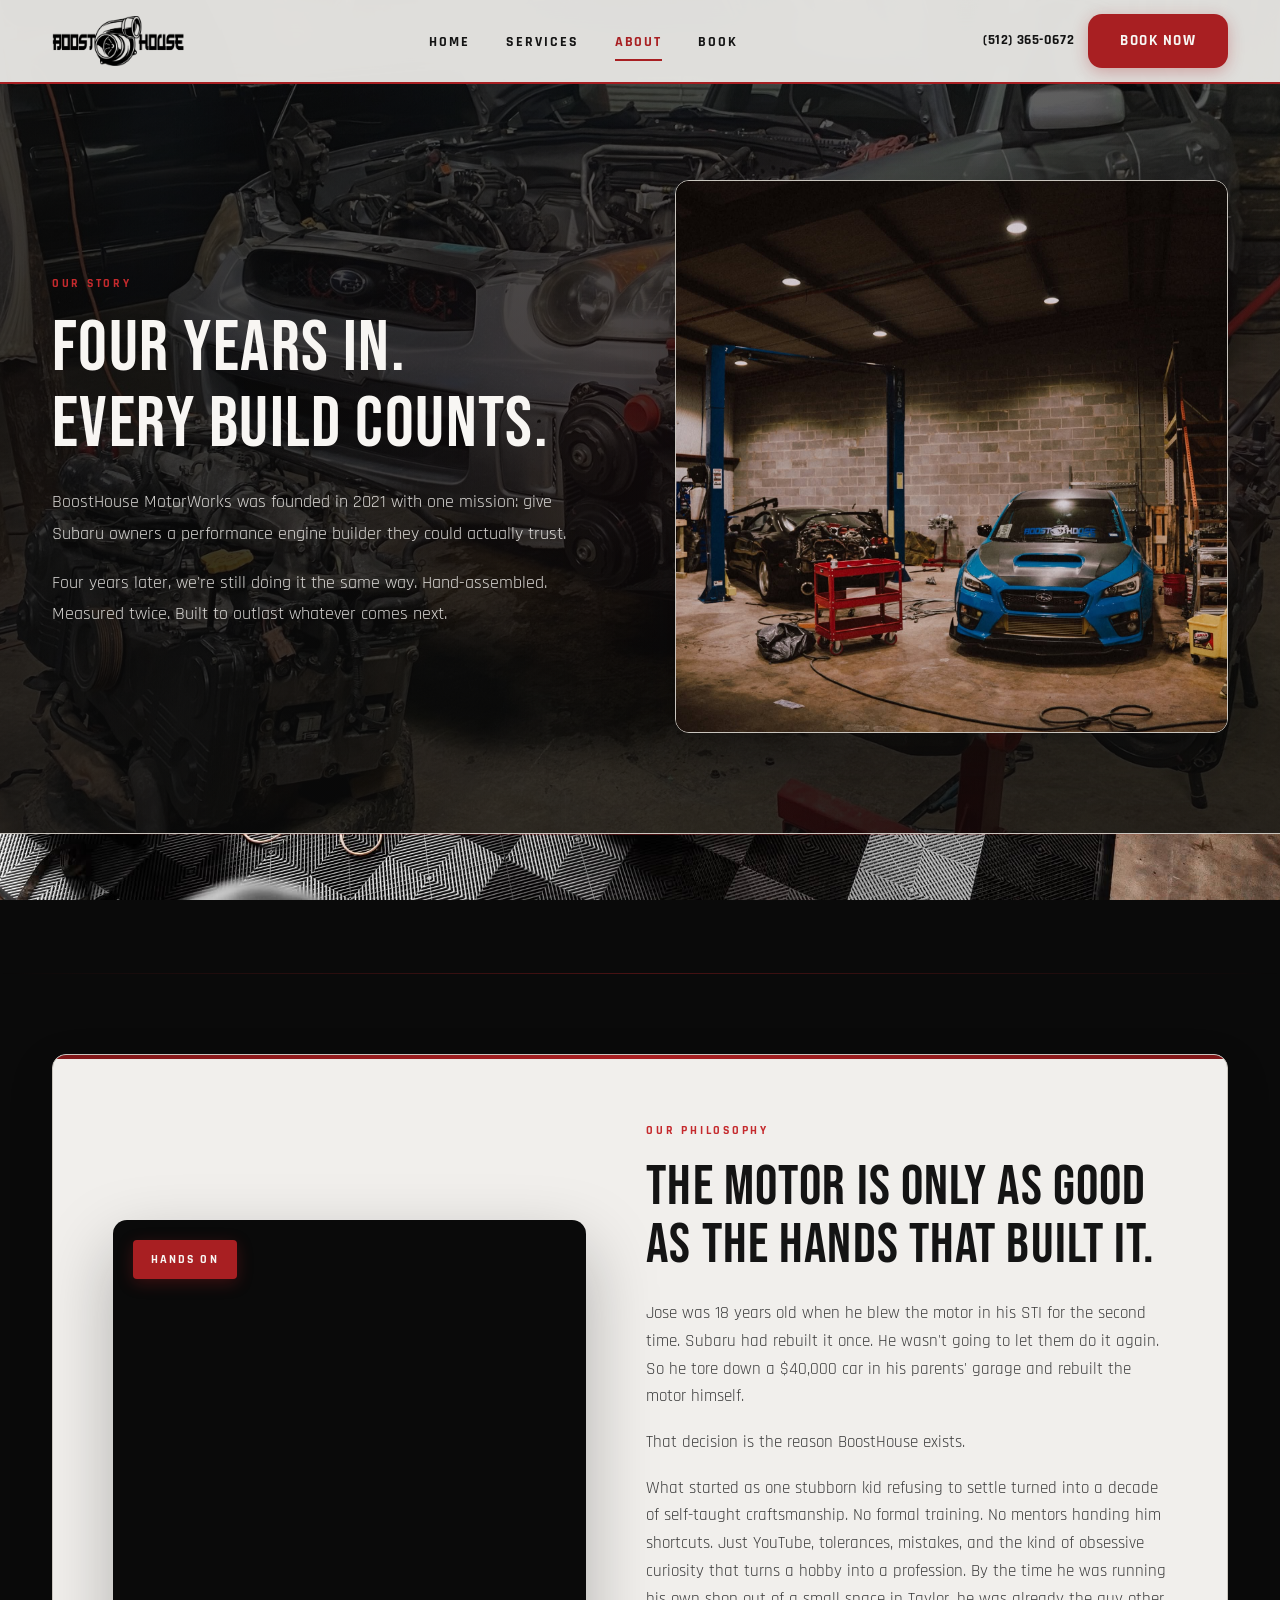
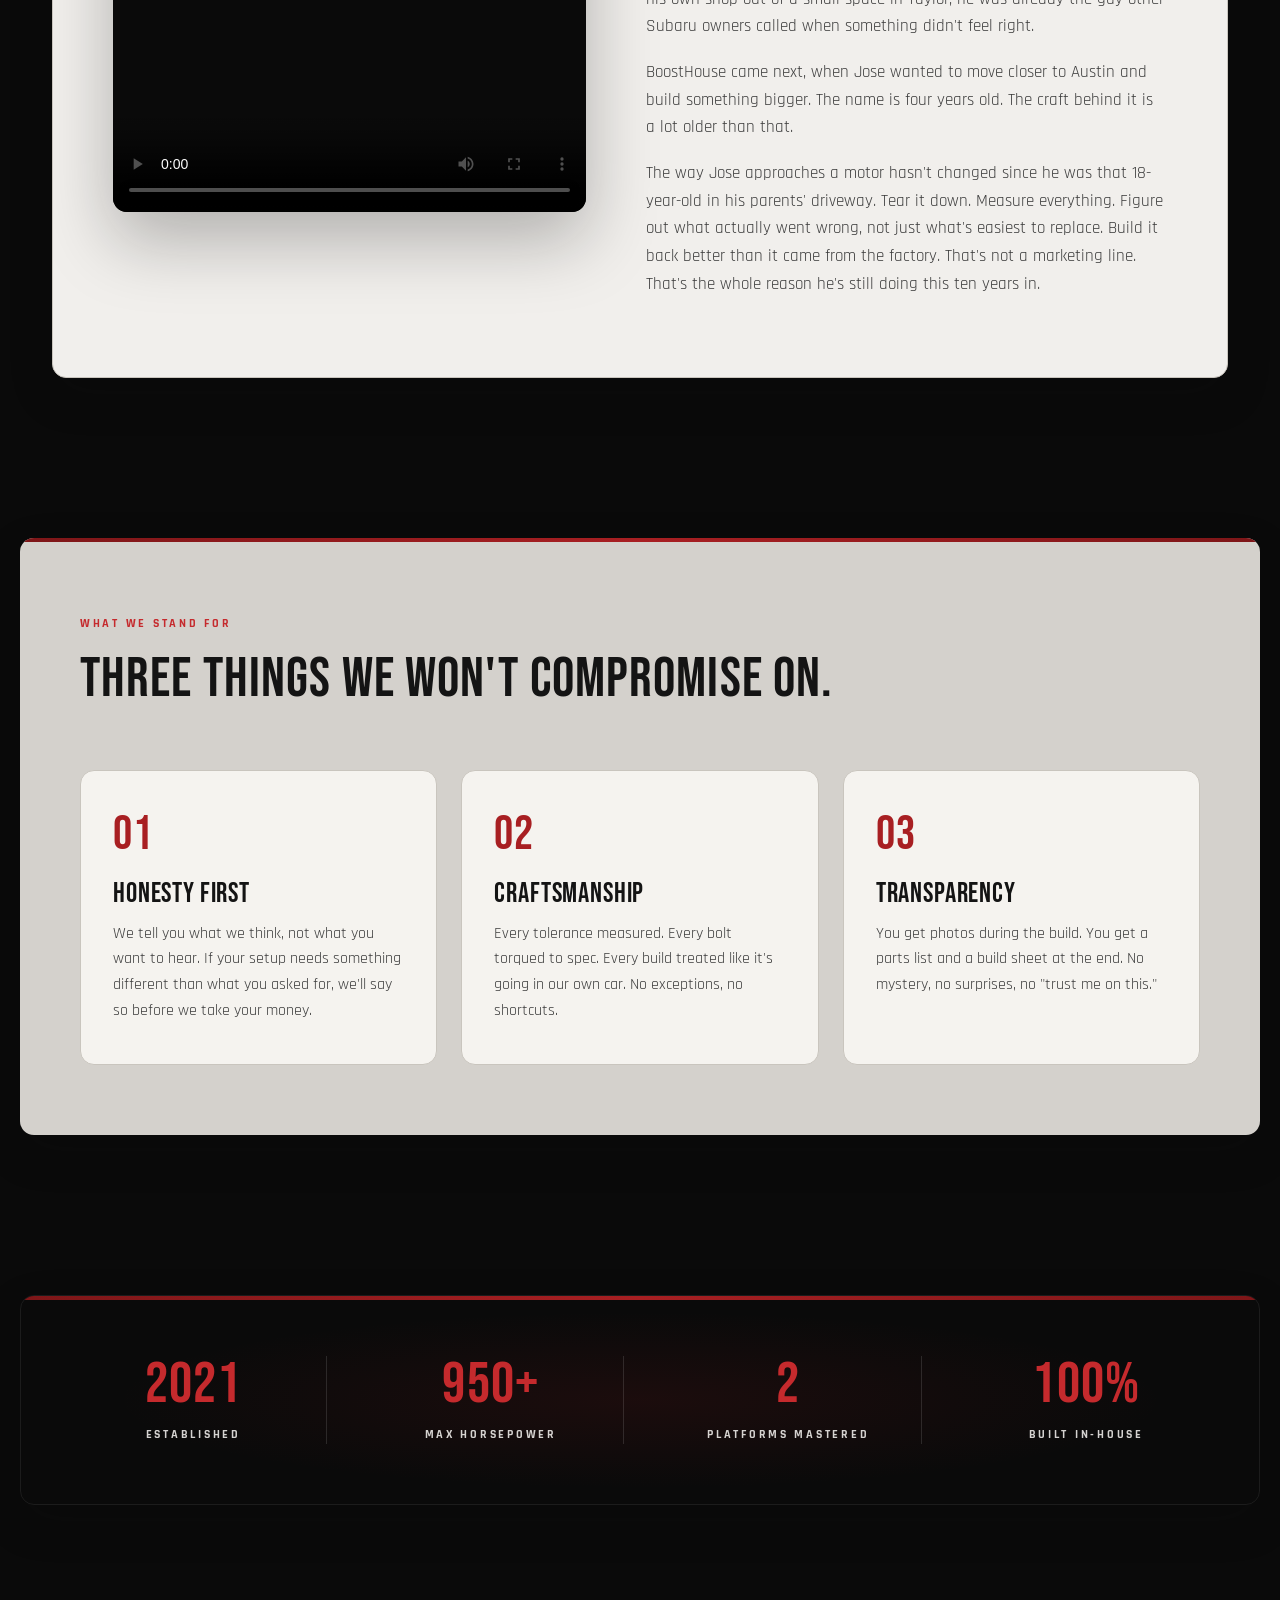
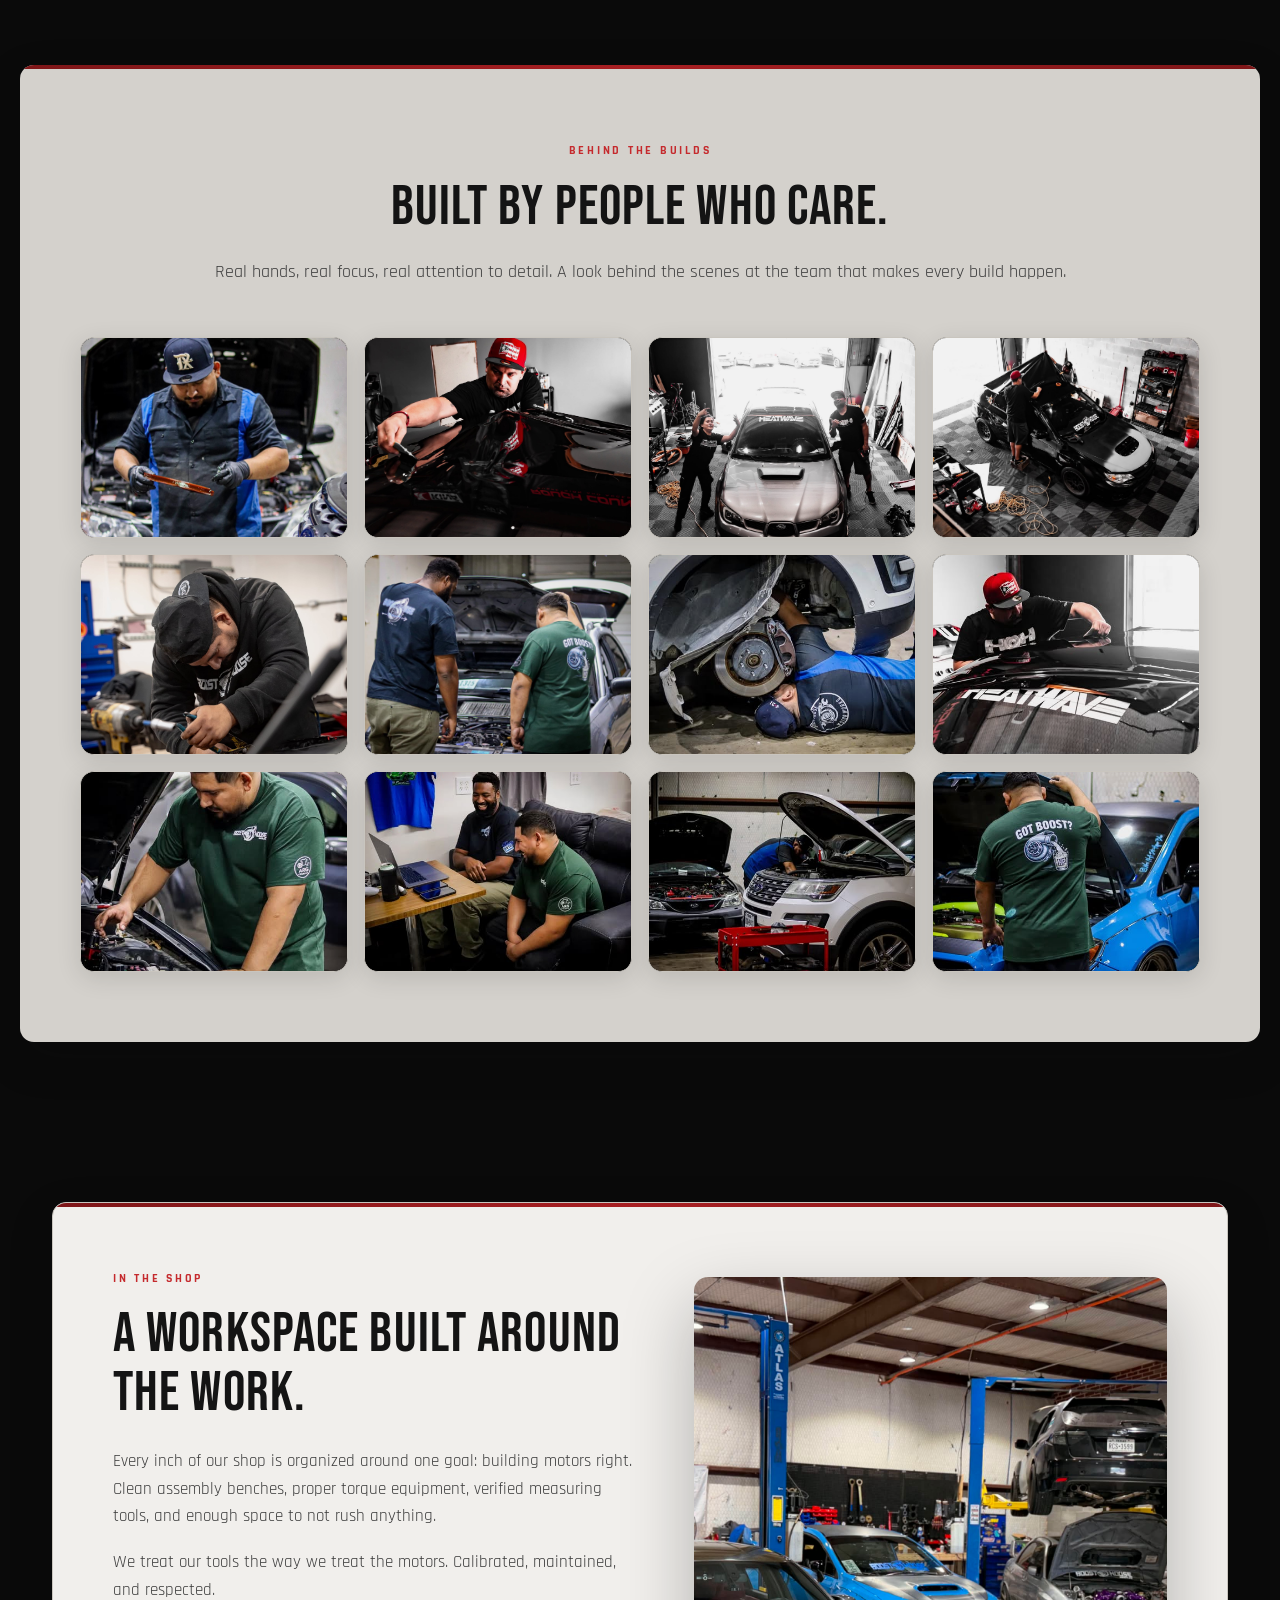
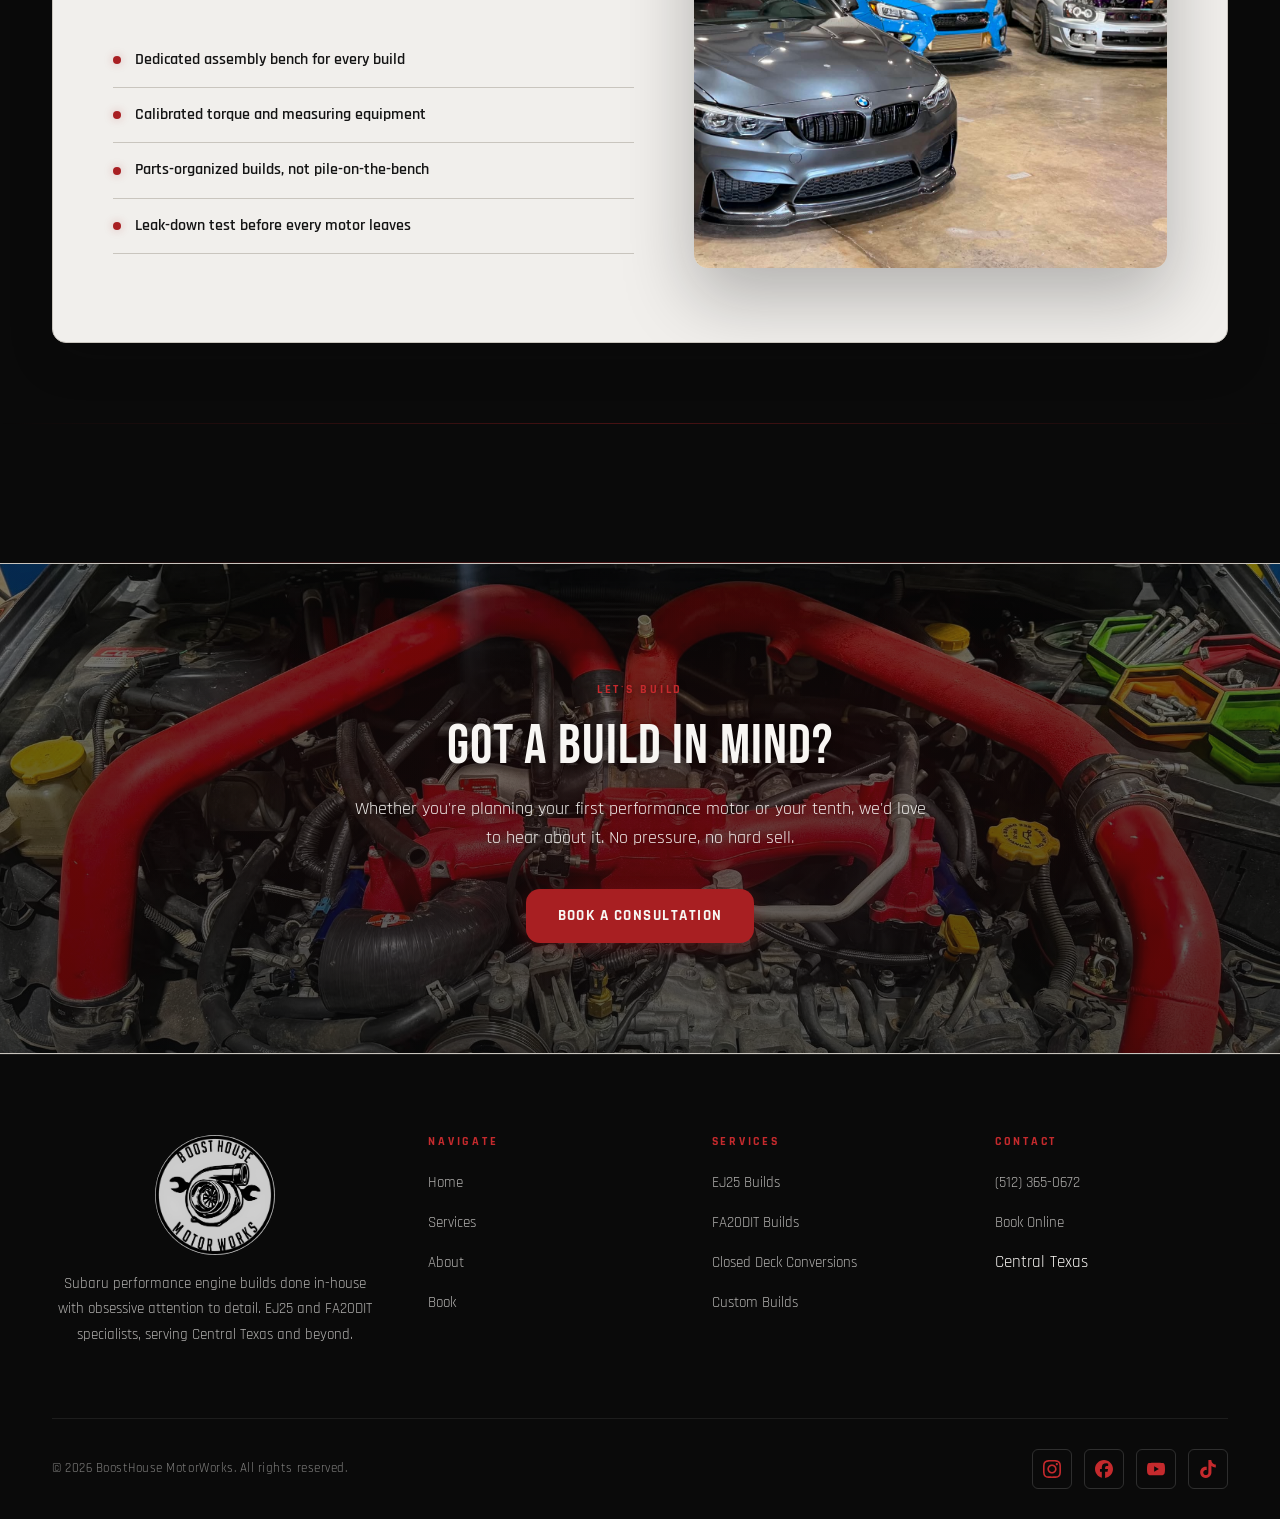
==== commit aa3cfc7f: "update added custom build button. swapped landing page photo. updated philosophy section." ====
--- a/about.html
+++ b/about.html
@@ -57,14 +57,24 @@
   <div class="container">
     <div class="intro-grid">
       <div class="intro-media">
-        <img src="assets/about-builder.jpg" alt="Engine assembly work" />
+        <video
+          src="assets/philosophy-video.mp4"
+          poster="assets/philosophy-poster.jpg"
+          controls
+          playsinline
+          preload="metadata"
+          aria-label="BoostHouse MotorWorks philosophy"
+        ></video>
         <span class="intro-badge">Hands On</span>
       </div>
       <div class="intro-content">
         <span class="eyebrow">Our Philosophy</span>
         <h2>The motor is only as good as the hands that built it.</h2>
-        <p>Anyone can order parts. What separates a motor that lasts from one that grenades is the attention to tolerance, the patience during assembly, and the willingness to stop and re-measure when something doesn't feel right.</p>
-        <p>We don't cut corners because we can't live with the outcome. Every block we ship carries our name. That's not a slogan, that's the standard.</p>
+        <p>Jose was 18 years old when he blew the motor in his STI for the second time. Subaru had rebuilt it once. He wasn't going to let them do it again. So he tore down a $40,000 car in his parents' garage and rebuilt the motor himself.</p>
+        <p>That decision is the reason BoostHouse exists.</p>
+        <p>What started as one stubborn kid refusing to settle turned into a decade of self-taught craftsmanship. No formal training. No mentors handing him shortcuts. Just YouTube, tolerances, mistakes, and the kind of obsessive curiosity that turns a hobby into a profession. By the time he was running his own shop out of a small space in Taylor, he was already the guy other Subaru owners called when something didn't feel right.</p>
+        <p>BoostHouse came next, when Jose wanted to move closer to Austin and build something bigger. The name is four years old. The craft behind it is a lot older than that.</p>
+        <p>The way Jose approaches a motor hasn't changed since he was that 18-year-old in his parents' driveway. Tear it down. Measure everything. Figure out what actually went wrong, not just what's easiest to replace. Build it back better than it came from the factory. That's not a marketing line. That's the whole reason he's still doing this ten years in.</p>
       </div>
     </div>
   </div>
--- a/styles.css
+++ b/styles.css
@@ -385,12 +385,23 @@
   position: relative; aspect-ratio: 4 / 5; border-radius: var(--radius);
   overflow: hidden; box-shadow: var(--shadow-deep);
 }
-.intro-media img { width: 100%; height: 100%; object-fit: cover; }
+.intro-media img,
+.intro-media video {
+  width: 100%; height: 100%; object-fit: cover; display: block;
+}
+.intro-media video {
+  background: var(--black);
+}
+/* Landscape variant for sections where a wider photo fits better */
+.intro-media--landscape {
+  aspect-ratio: 4 / 3;
+}
 .intro-badge {
   position: absolute; top: 20px; left: 20px;
   background: var(--red); color: var(--text-bright); padding: 10px 18px; border-radius: 4px;
   font-family: var(--font-body); font-size: 0.72rem; font-weight: 700;
   letter-spacing: 0.18em; text-transform: uppercase; box-shadow: var(--shadow-copper);
+  z-index: 2;
 }
 .intro-content h2 { margin-bottom: 24px; }
 .intro-content p { color: var(--ink-muted); margin-bottom: 18px; font-size: 1.05rem; }
@@ -597,6 +608,60 @@
   color: var(--copper-bright); font-family: var(--font-display);
   font-size: 1.25rem; letter-spacing: 0.04em; text-transform: uppercase;
   display: block; margin-bottom: 4px;
+}
+
+/* Clickable CTA variant of custom-note */
+.custom-note--cta {
+  display: flex;
+  flex-direction: column;
+  align-items: center;
+  gap: 14px;
+  padding: 40px 32px;
+  border-style: solid;
+  border-width: 2px;
+  background: var(--surface-lift);
+  text-decoration: none;
+  transition: all 0.3s ease;
+  cursor: pointer;
+}
+.custom-note--cta:hover {
+  background: var(--chrome-light);
+  border-color: var(--red-bright);
+  transform: translateY(-3px);
+  box-shadow: var(--shadow-lift);
+}
+.custom-note--cta strong {
+  font-size: 1.6rem;
+  margin-bottom: 0;
+}
+.custom-note--cta span {
+  display: block;
+  max-width: 580px;
+  color: var(--ink-muted);
+  font-size: 1.02rem;
+  line-height: 1.6;
+}
+.custom-note-btn {
+  display: inline-flex !important;
+  align-items: center;
+  justify-content: center;
+  margin-top: 10px;
+  padding: 15px 32px;
+  background: var(--red);
+  color: var(--text-bright) !important;
+  font-family: var(--font-body);
+  font-weight: 700;
+  font-size: 0.92rem;
+  letter-spacing: 0.1em;
+  text-transform: uppercase;
+  border-radius: var(--radius);
+  box-shadow: var(--shadow-copper);
+  max-width: none !important;
+  transition: all 0.25s ease;
+}
+.custom-note--cta:hover .custom-note-btn {
+  background: var(--red-bright);
+  box-shadow: 0 8px 24px rgba(181, 106, 58, 0.45);
 }
 
 /* --- Stats Band (now a contained card) --- */
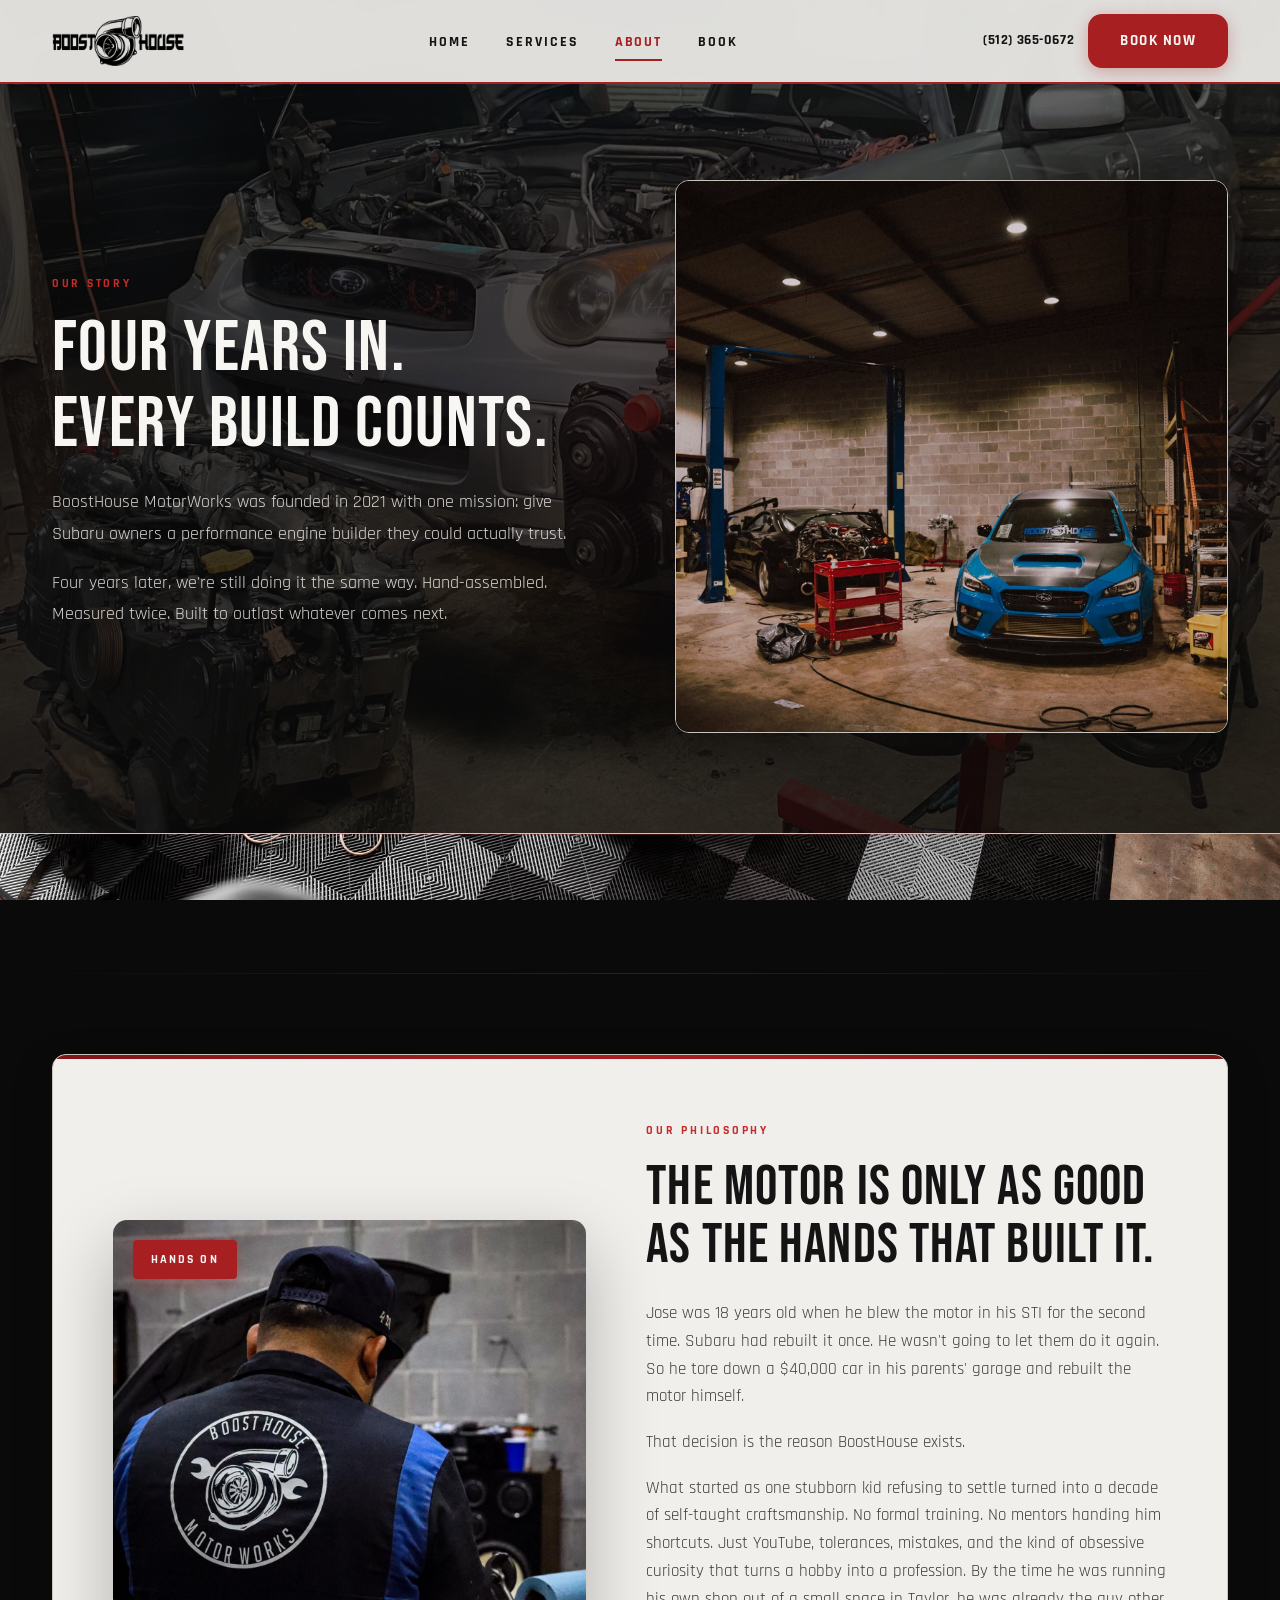
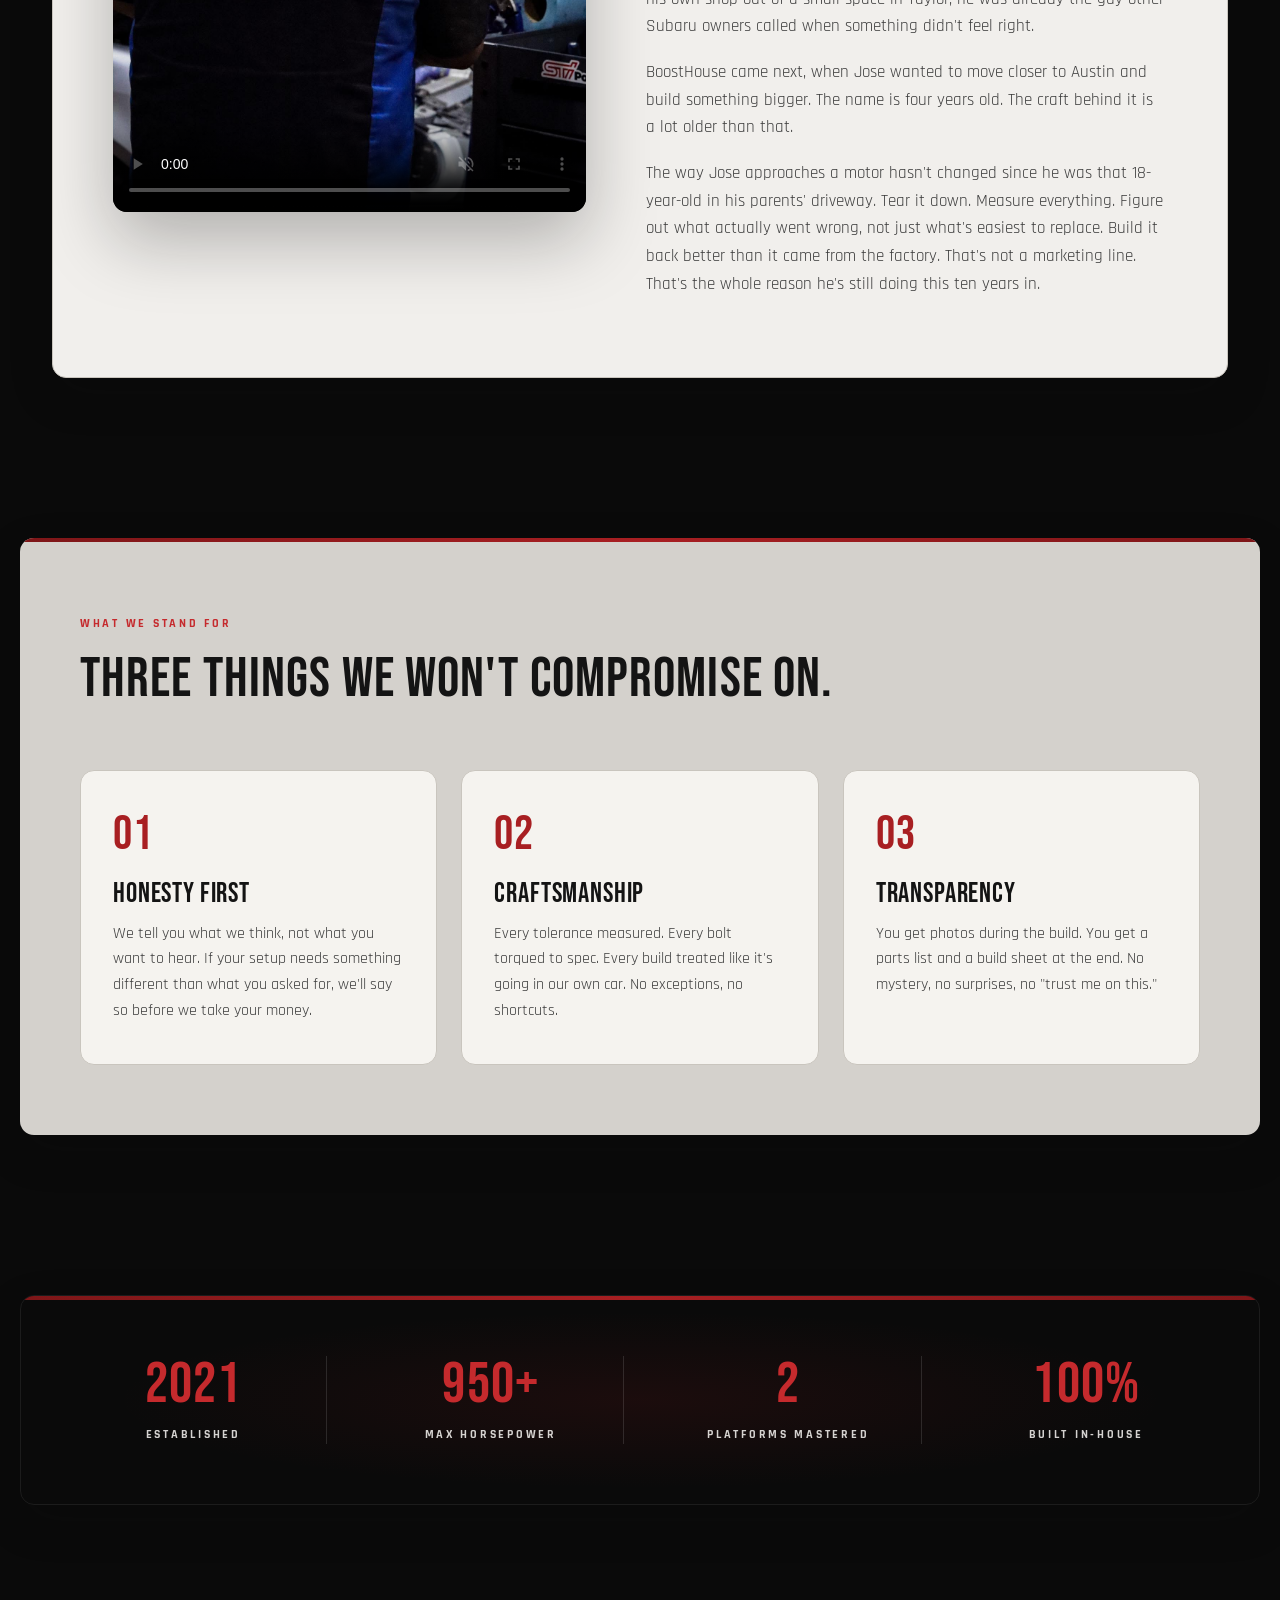
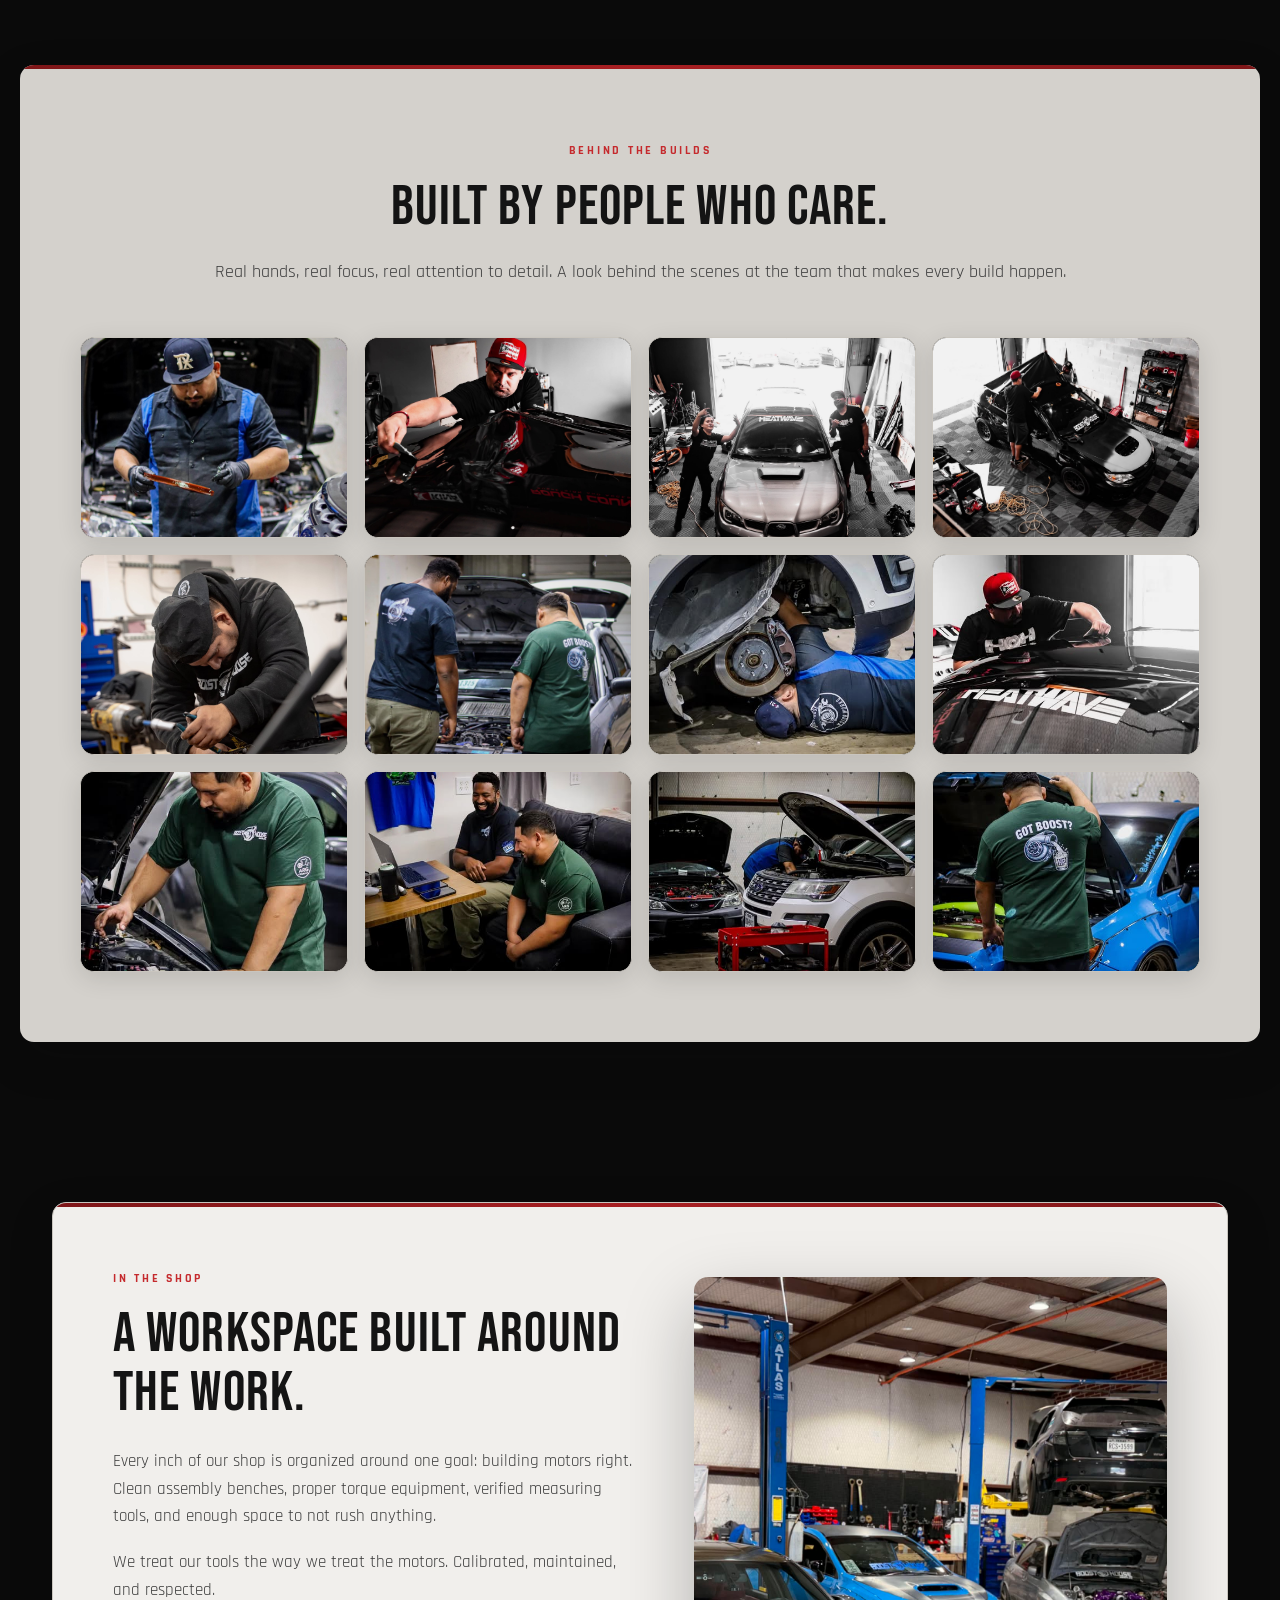
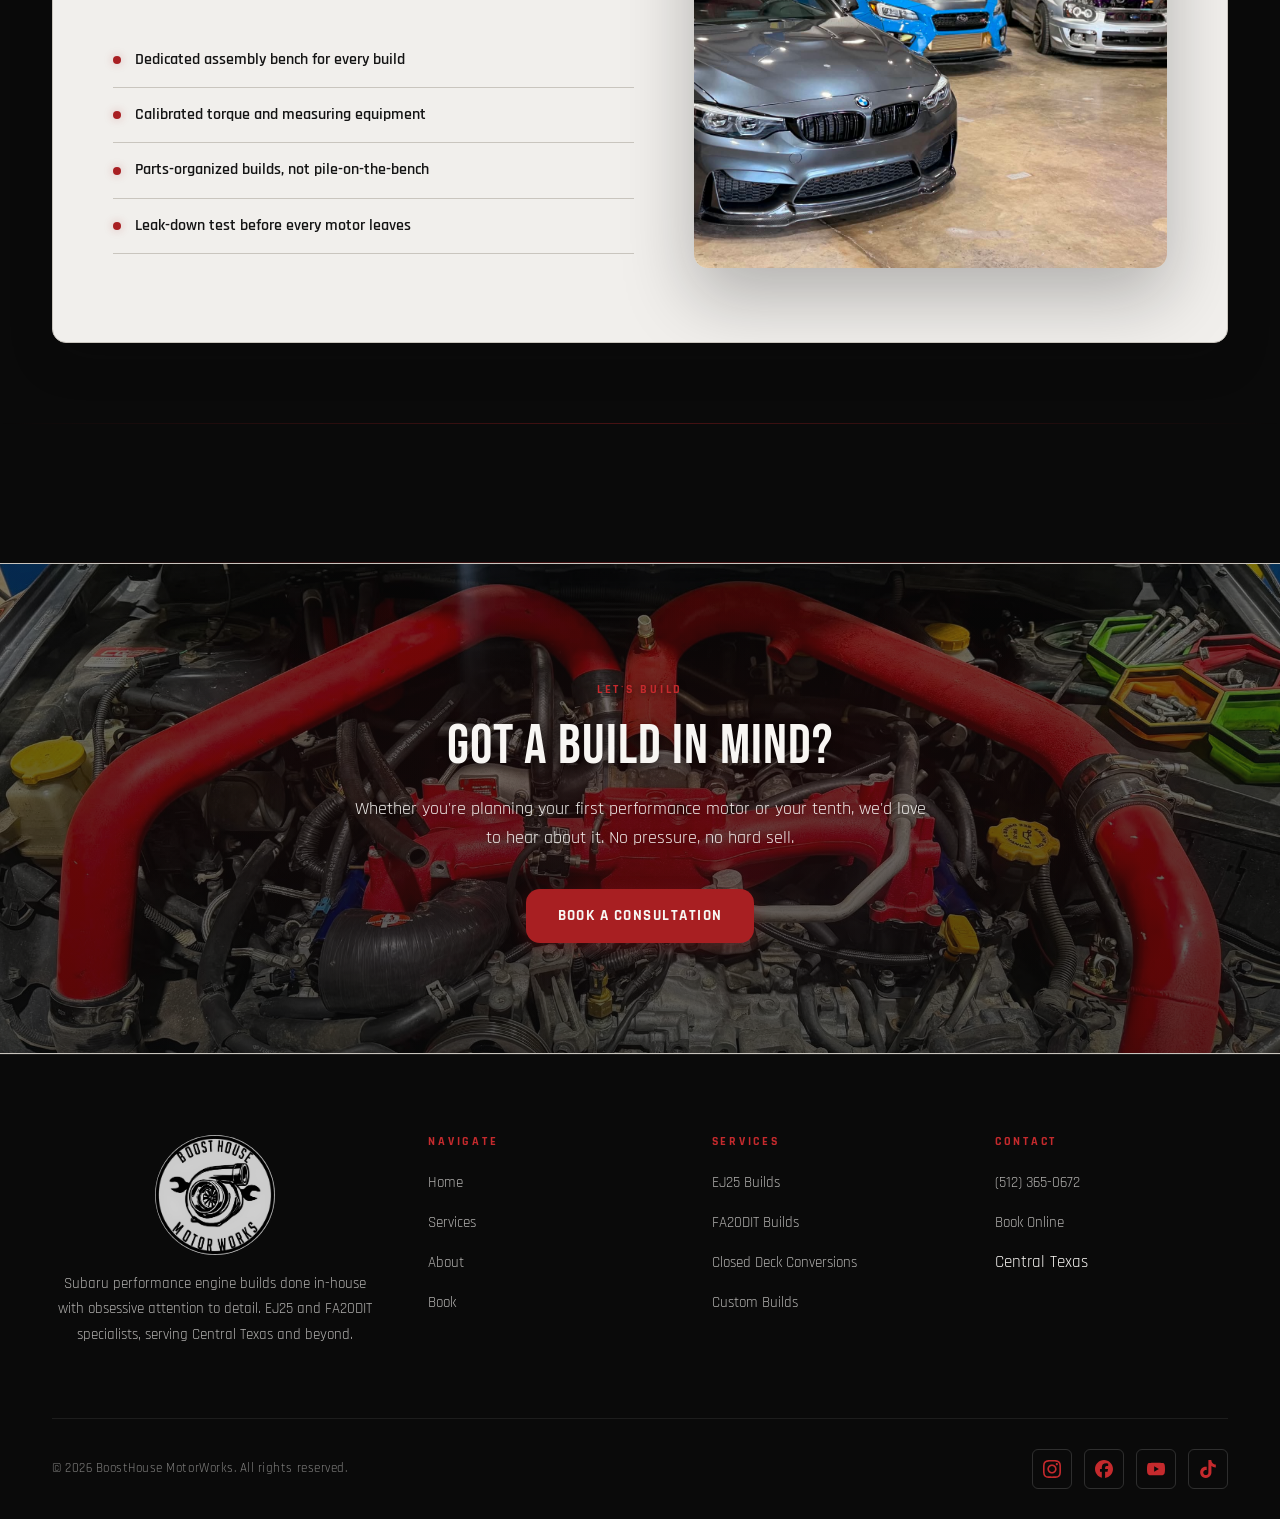
==== commit 93ab0235: "polish video" ====
--- a/about.html
+++ b/about.html
@@ -58,10 +58,12 @@
     <div class="intro-grid">
       <div class="intro-media">
         <video
+          id="philosophy-video"
           src="assets/philosophy-video.mp4"
-          poster="assets/philosophy-poster.jpg"
+          poster="assets/about-builder.jpg"
           controls
           playsinline
+          muted
           preload="metadata"
           aria-label="BoostHouse MotorWorks philosophy"
         ></video>
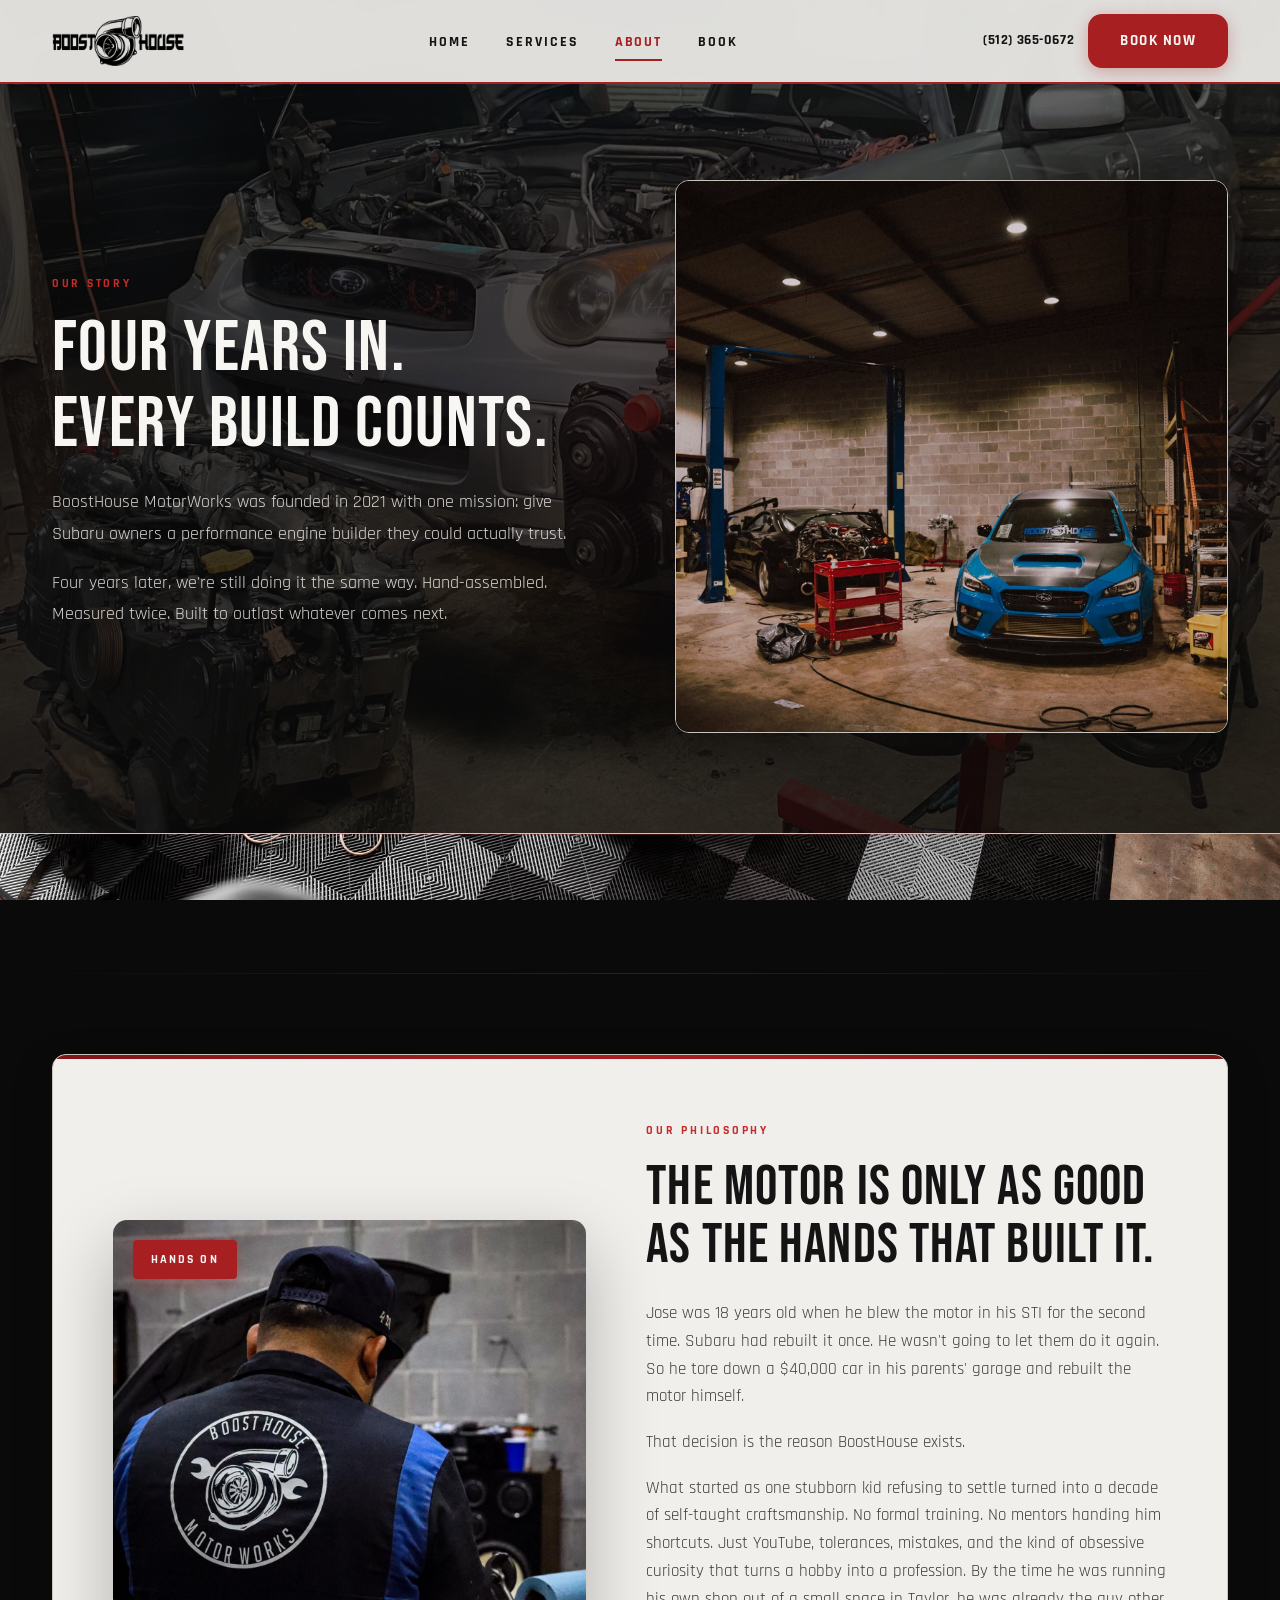
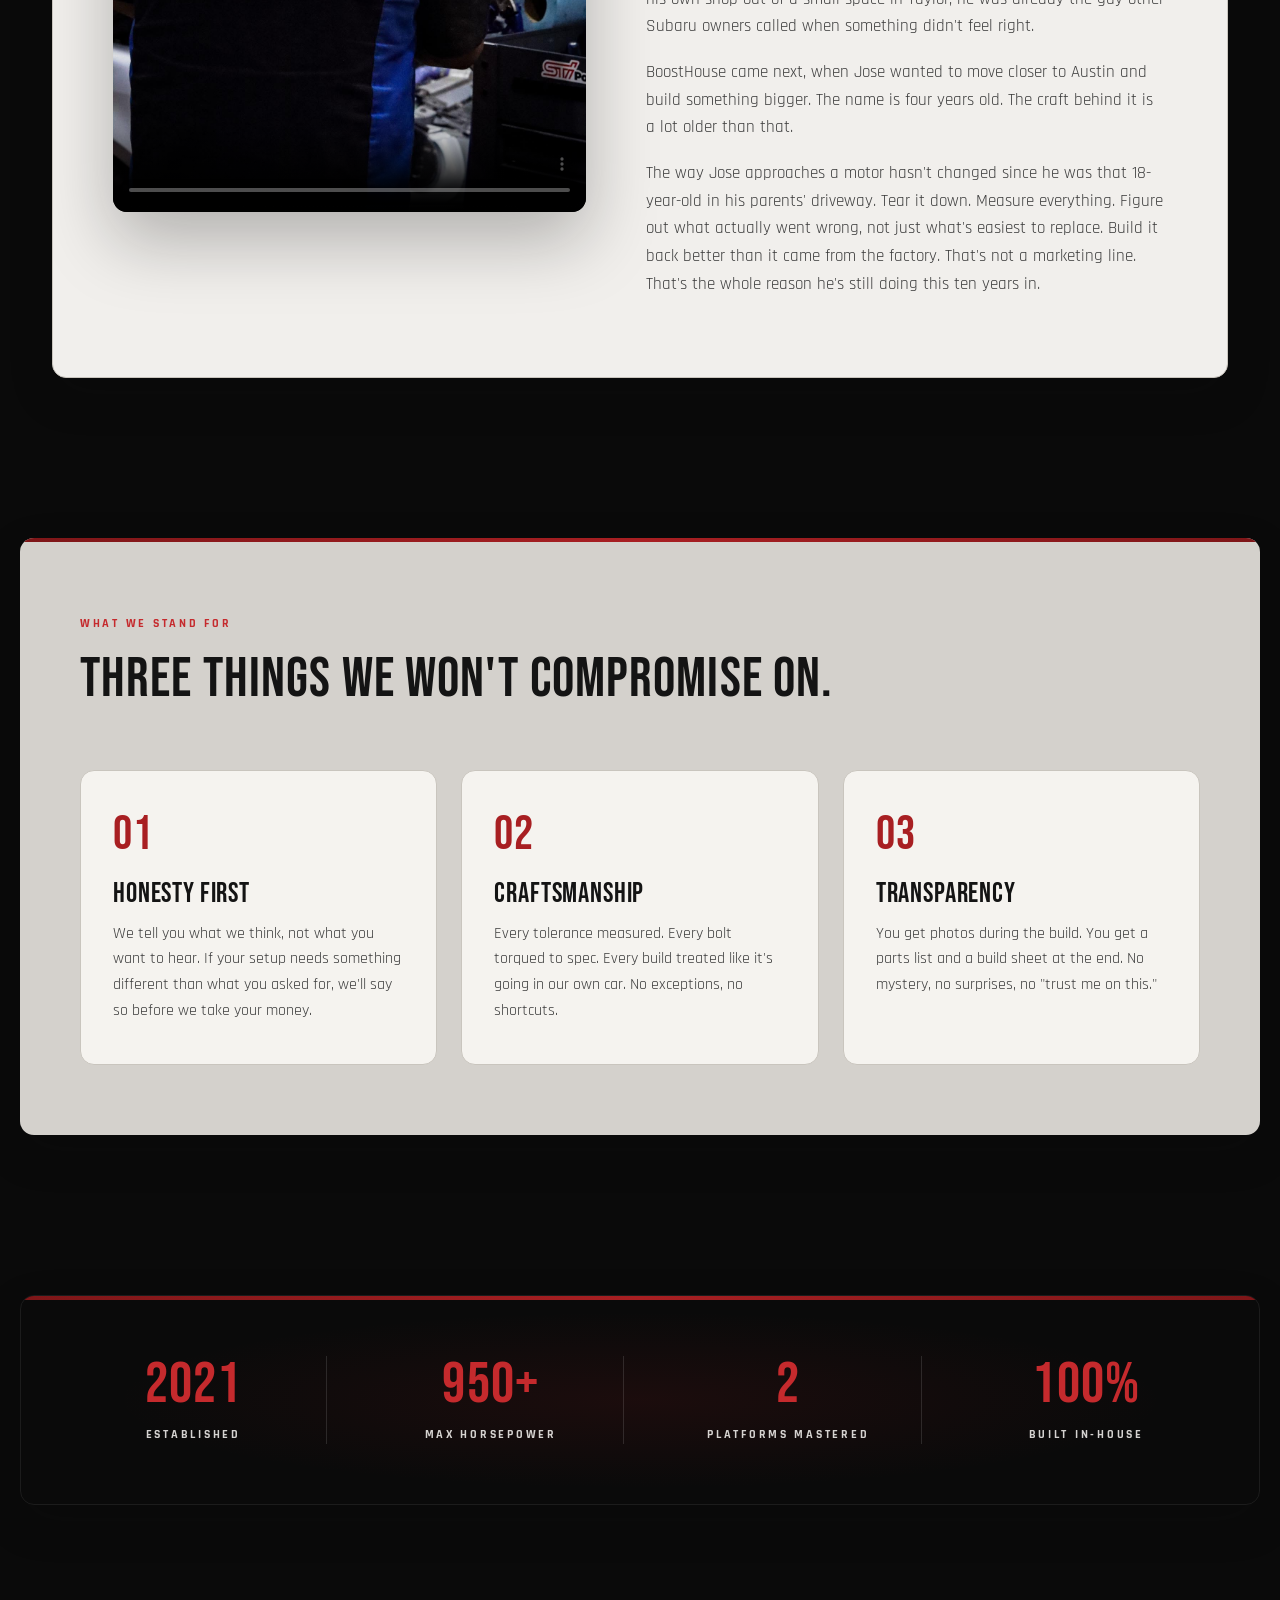
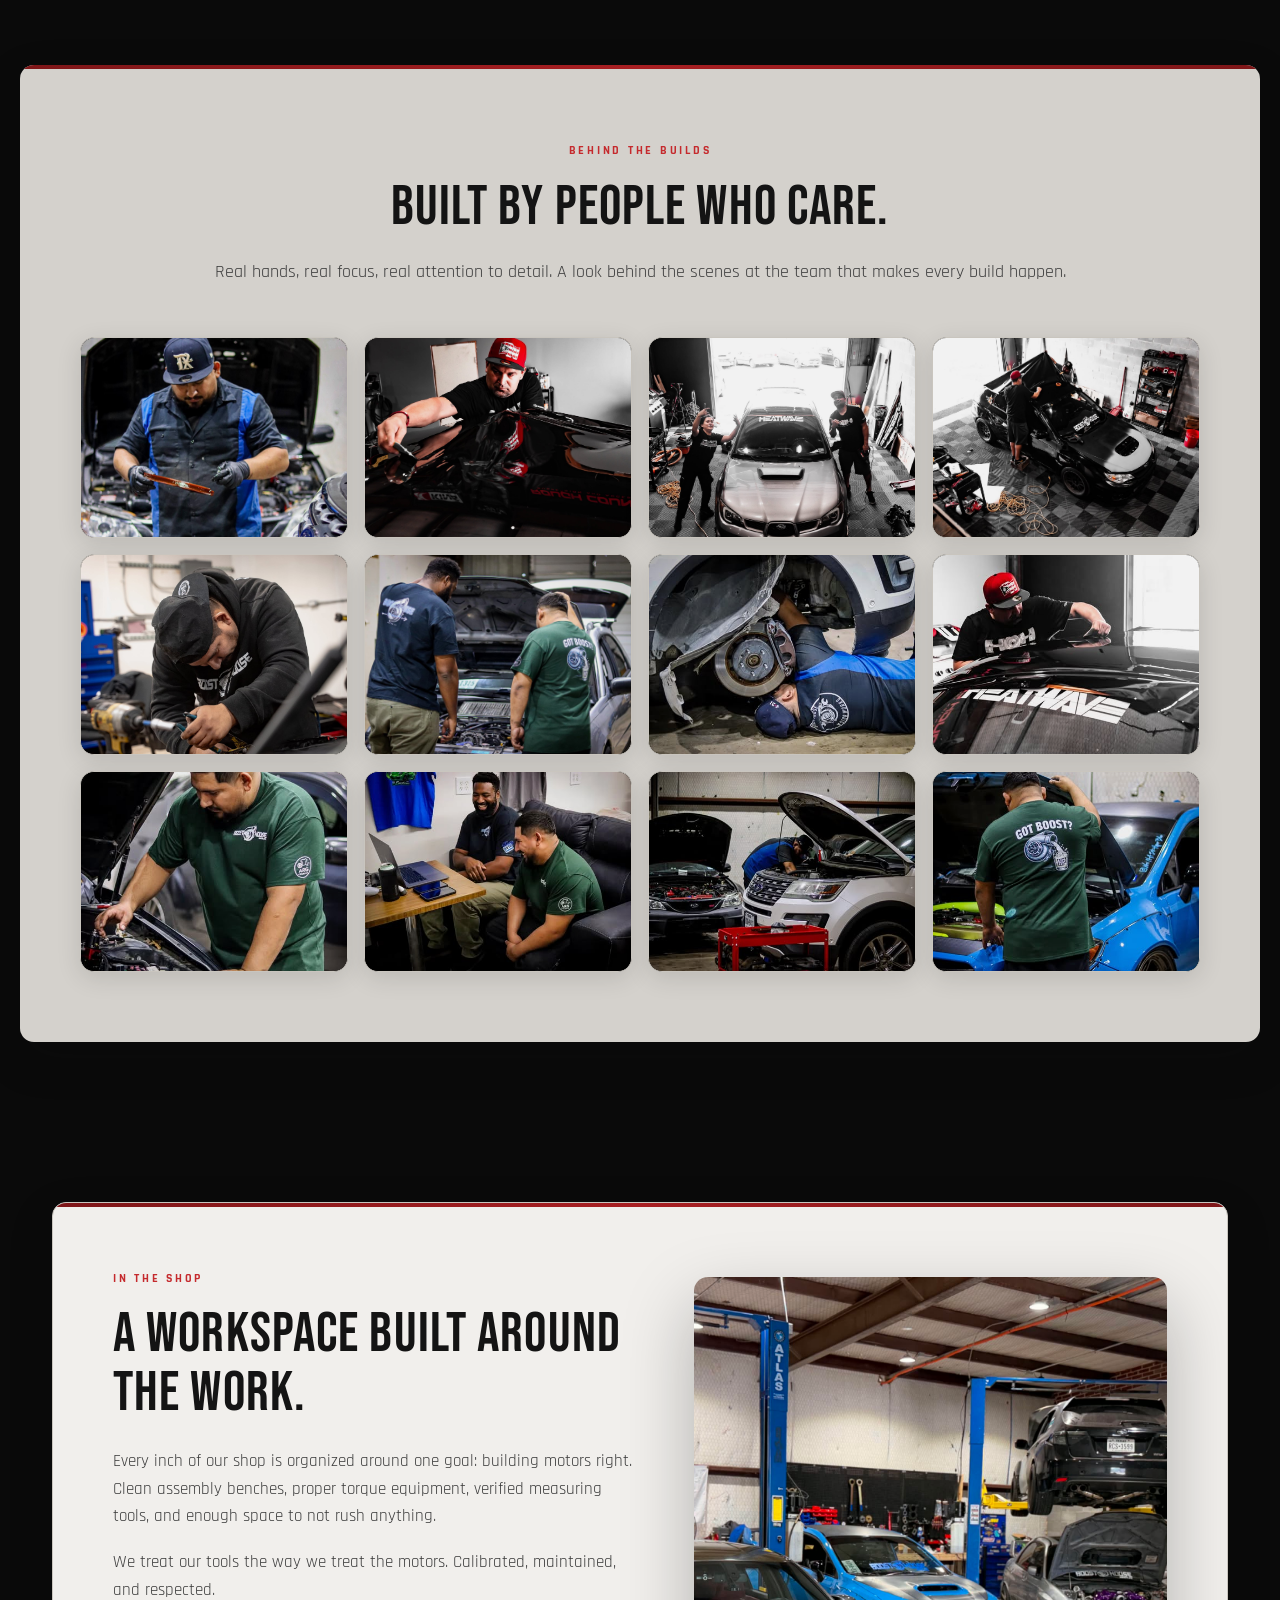
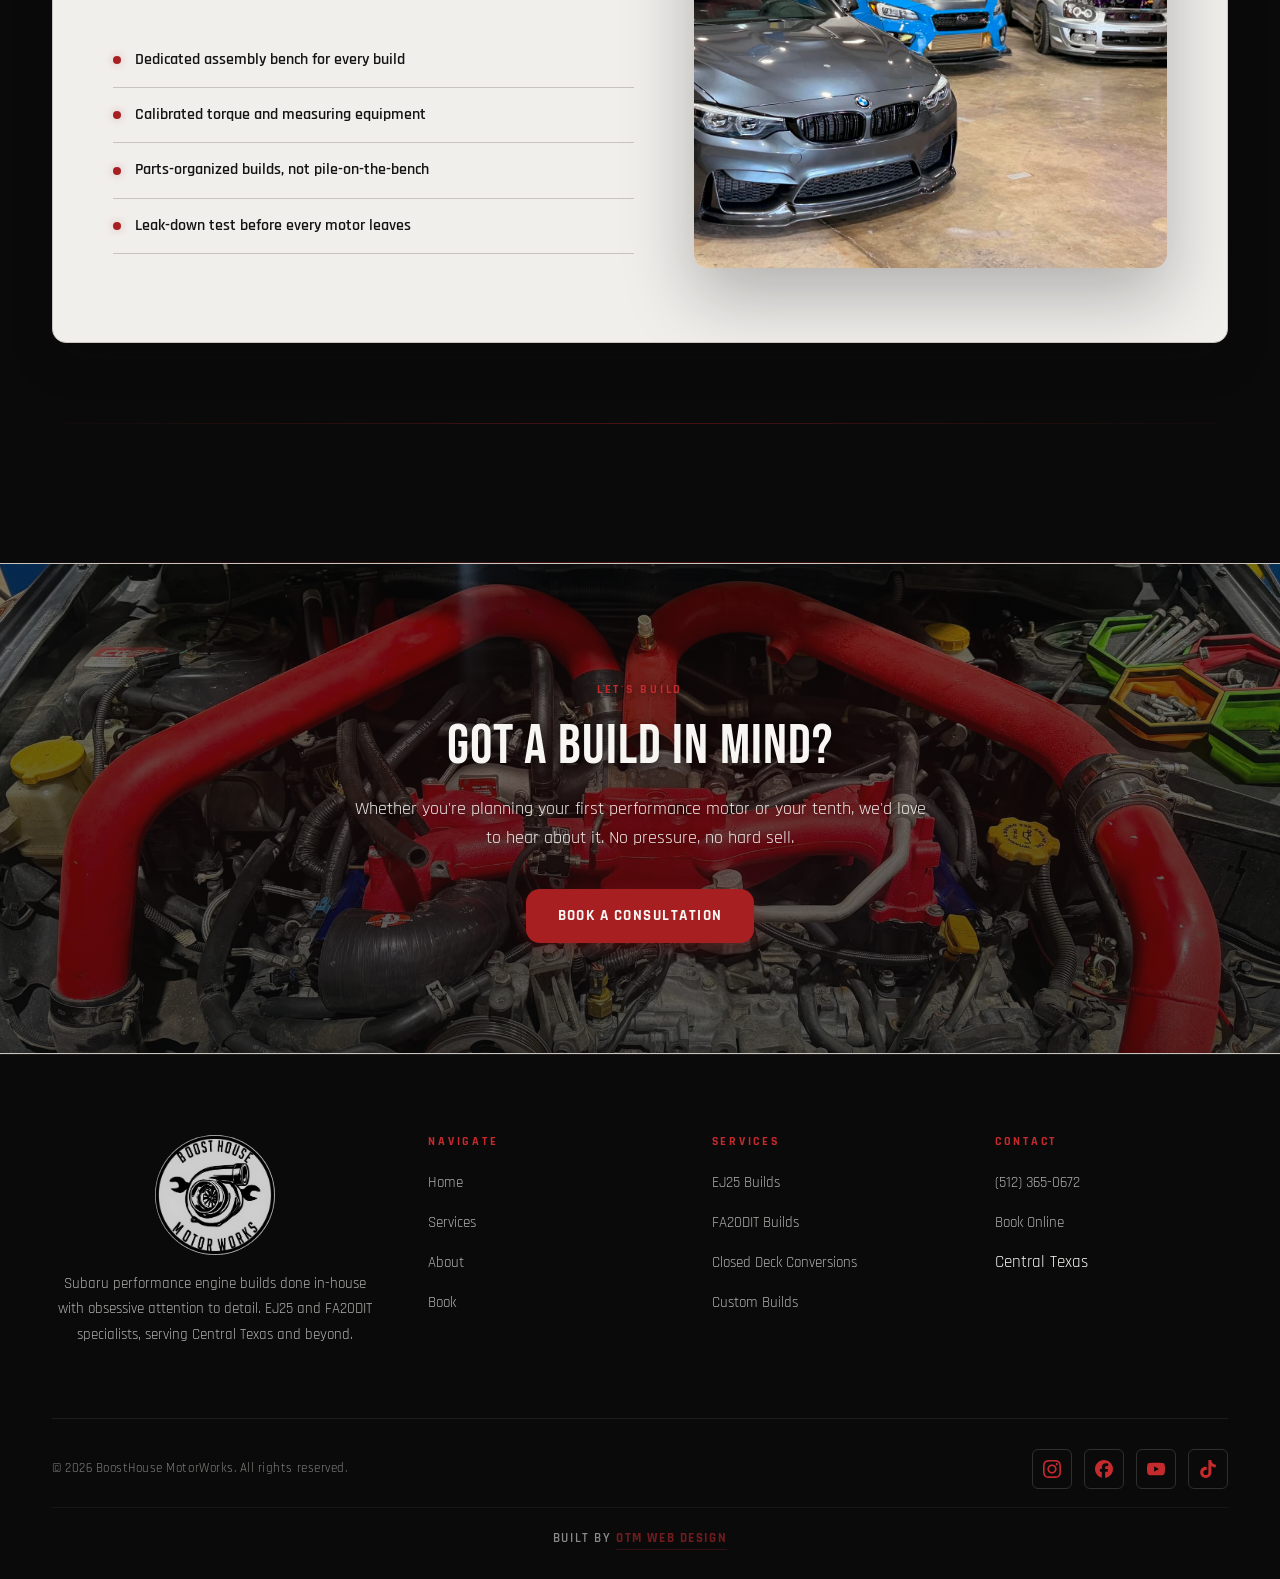
==== commit 7d83cf69: "updated with my tag in footer" ====
--- a/about.html
+++ b/about.html
@@ -247,6 +247,9 @@
         </a>
       </div>
     </div>
+    <div class="footer-credit">
+      <p>Built by <a href="https://otm-designs.com" target="_blank" rel="noopener noreferrer">OTM Web Design</a></p>
+    </div>
   </div>
 </footer>
 
--- a/styles.css
+++ b/styles.css
@@ -1104,6 +1104,33 @@
 .footer-social a:hover {
   background: var(--copper); color: var(--text-bright);
   border-color: var(--copper); transform: translateY(-2px);
+}
+.footer-credit {
+  text-align: center;
+  padding: 20px 0 0;
+  margin-top: 18px;
+  border-top: 1px solid rgba(255, 255, 255, 0.05);
+}
+.footer-credit p {
+  font-size: 0.82rem;
+  color: var(--text-bright);
+  opacity: 0.55;
+  letter-spacing: 0.12em;
+  text-transform: uppercase;
+  margin: 0;
+  font-weight: 600;
+}
+.footer-credit a {
+  color: var(--red-bright);
+  opacity: 1;
+  font-weight: 700;
+  border-bottom: 1px solid rgba(197, 42, 45, 0.4);
+  padding-bottom: 2px;
+  transition: all 0.2s ease;
+}
+.footer-credit a:hover {
+  color: var(--text-bright);
+  border-color: var(--text-bright);
 }
 
 /* --- Thank You --- */
